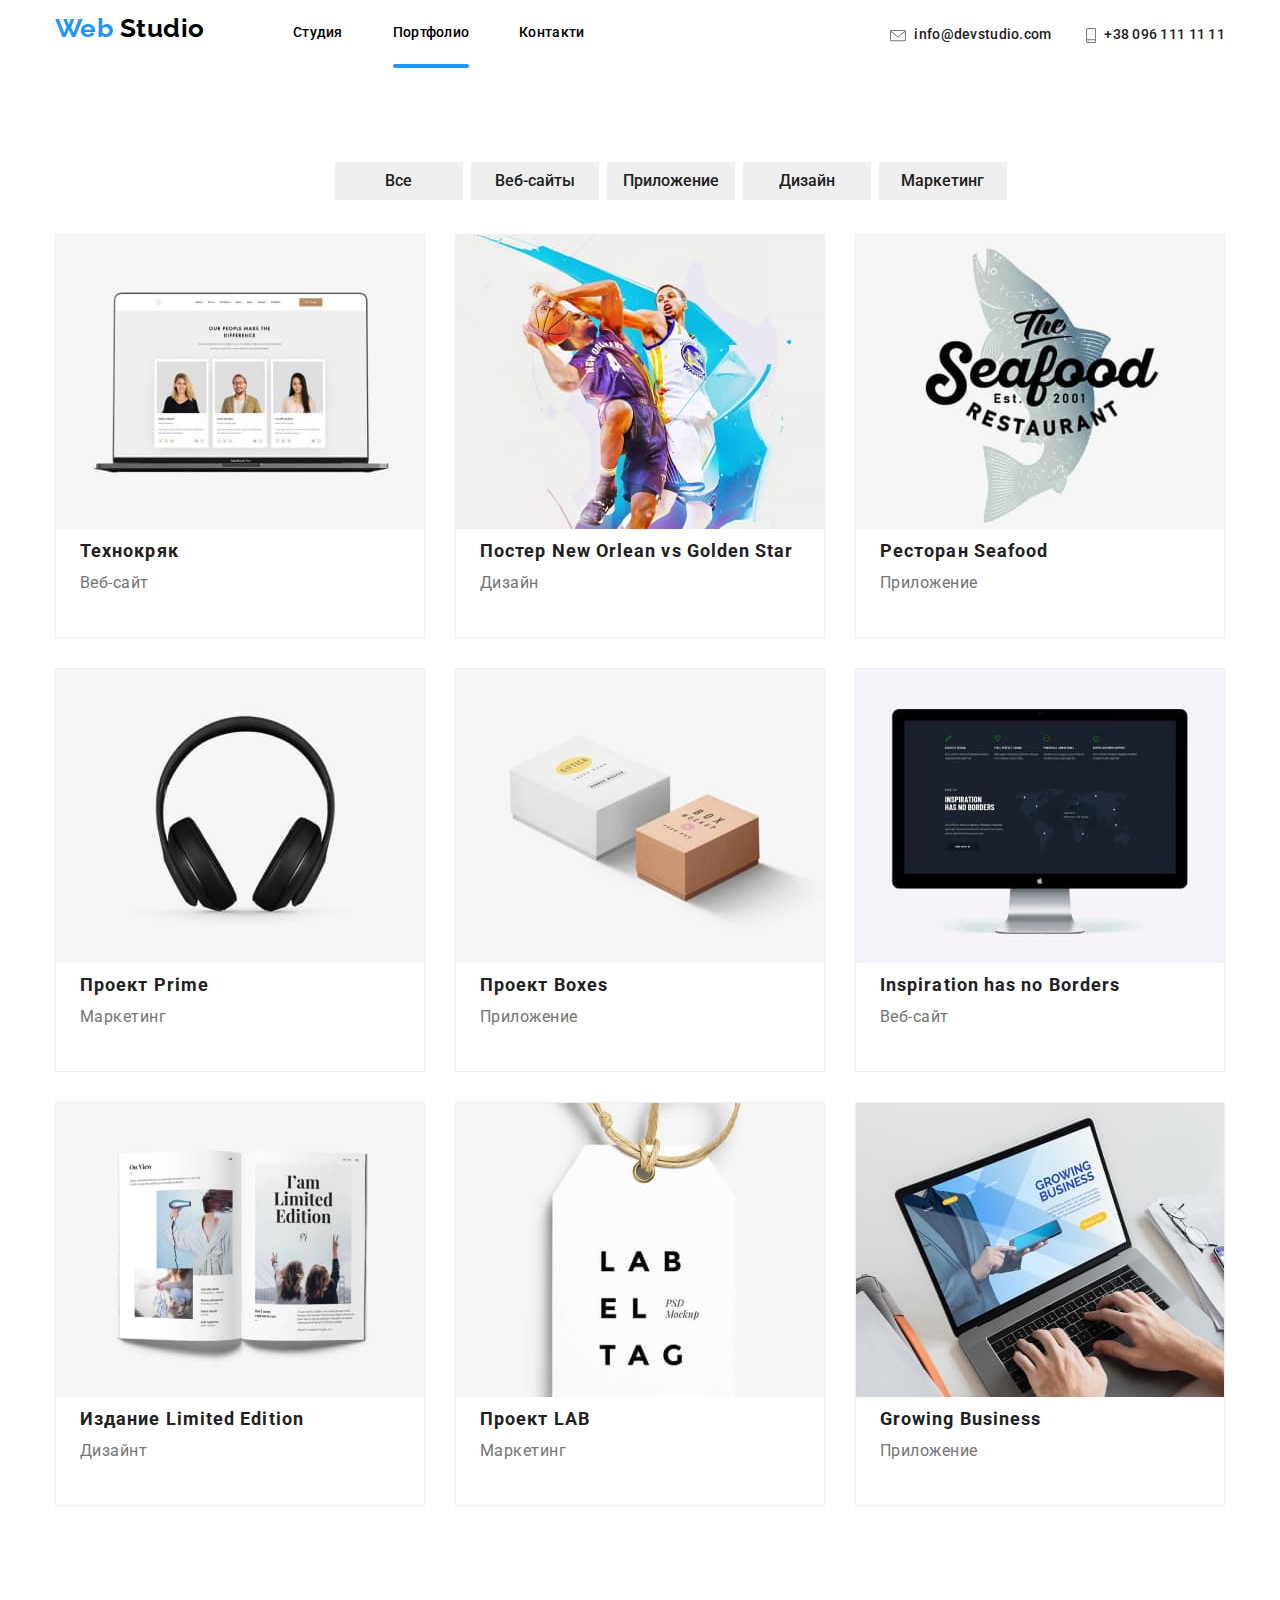
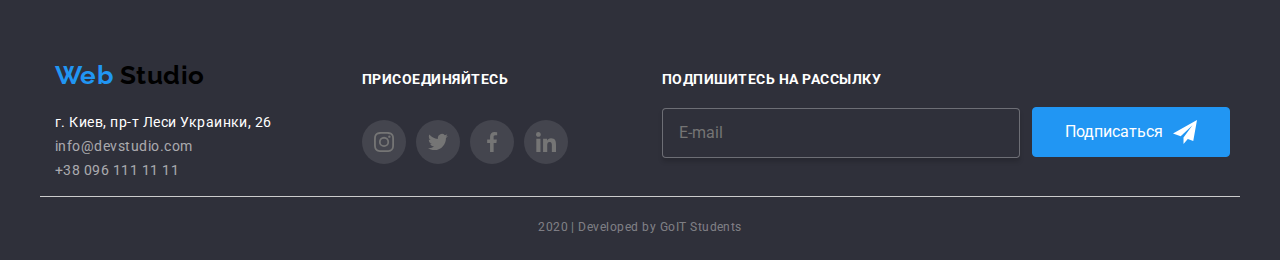
==== portfolio.html @ 444bd727 "work 8 - clon 7" ====
<!DOCTYPE html>
<html lang="en">
<head>
    <meta charset="UTF-8">
    <meta name="viewport" content="width=device-width, initial-scale=1.0">
    <title>Document</title>
    <link href="https://fonts.googleapis.com/css2?family=Raleway:wght@700&family=Roboto:wght@400;500;700;900&display=swap" rel="stylesheet">
    <link rel="stylesheet" href="https://cdnjs.cloudflare.com/ajax/libs/modern-normalize/0.6.0/modern-normalize.min.css">
    <link rel="stylesheet" href="./css/main.min.css">
</head>
<body>
    <header class="container container-header">
        <nav class="container-nav">
            <a href="./index.html" class="logo">
                <span class="logo-blue">Web</span>
                <span class="logo-black">Studio</span>
            </a>
            <ul class="site-nav list">
                <li class="item"><a href="./index.html" class="link current">Студия</a></li>
                <li class="item"><a href="./portfolio.html" class="link current link-current">Портфолио</a></li>
                <li class="item"><a href="" class="link current">Контакти</a></li>
            </ul>
        </nav>
        <address class="contacts">
            <a href="mailto:info@devstudio.com" class="link contact">
                <svg class="icon-mail" width="16" height="12">
                    <use href="./images/sprite.svg#mail"></use>
                </svg>
                info@devstudio.com</a>
            <a href="tel:+38096111111" class="link contact">
                <svg class="icon-tel" width="10" height="15">
                    <use href="./images/sprite.svg#tel"></use>
                </svg>
                +38 096 111 11 11</a>
        </address>
    </header>
    <main>
        <section>
            <div class="container container-work">
                <h1 class="wors">Наши работы</h1>
                <nav class="work-buttons">
                    <ul class="list">
                        <li class="list-item list-button"><button type="button" class="work-button">Все</button></li>
                        <li class="list-item list-button"><button type="button" class="work-button">Веб-сайты</button></li>
                        <li class="list-item list-button"><button type="button" class="work-button">Приложение</button></li>
                        <li class="list-item list-button"><button type="button" class="work-button">Дизайн</button></li>
                        <li class="list-item list-button"><button type="button" class="work-button">Маркетинг</button></li>
                    </ul>
                </nav>
                <ul class="list flex-container">
                    <li class="list-item flex-element">
                        <a href="">
                        <div class="product-foto">
                            <img src="./images/portfolio1.jpg" alt="">
                        </div>
                        <h2 class="work-title">Технокряк</h2>
                        <p class="work-name">Веб-сайт</p>
                        <div class="product-overlay">
                            <p class="text">Технокряк это современная площадка распространения коронавируса. Компании используют эту платформу для цифрового шпионажа и атак на защищённые сервера конкурентов.</p>
                        </div>
                        </a>
                    </li>
                    <li class="list-item flex-element">
                        <a href="">
                            <div class="product-foto">
                                <img src="./images/portfolio2.jpg" alt="">
                            </div>
                        <h2 class="work-title">Постер New Orlean vs Golden Star</h2>
                        <p class="work-name">Дизайн</p>
                        <div class="product-overlay">
                            <p class="text">Технокряк это современная площадка распространения коронавируса. Компании используют эту платформу для цифрового шпионажа и атак на защищённые сервера конкурентов.</p>
                        </div>          
                        </a>
                    </li>
                    <li class="list-item flex-element">
                        <a href="">
                            <div class="product-foto">
                                <img src="./images/portfolio3.jpg" alt="">
                            </div>
                        <h2 class="work-title">Ресторан Seafood</h2>
                        <p class="work-name">Приложение</p>
                        <div class="product-overlay">
                            <p class="text">Технокряк это современная площадка распространения коронавируса. Компании используют эту платформу для цифрового шпионажа и атак на защищённые сервера конкурентов.</p>
                        </div>            
                        </a>
                    </li>
                    <li class="list-item flex-element">
                        <a href="">
                            <div class="product-foto">
                                <img src="./images/portfolio4.jpg" alt="">
                            </div>
                        <h2 class="work-title">Проект Prime</h2>
                        <p class="work-name">Маркетинг</p>
                        <div class="product-overlay">
                            <p class="text">Технокряк это современная площадка распространения коронавируса. Компании используют эту платформу для цифрового шпионажа и атак на защищённые сервера конкурентов.</p>
                        </div>           
                        </a>
                    </li>
                    <li class="list-item flex-element">
                        <a href="">
                            <div class="product-foto">
                                <img src="./images/portfolio5.jpg" alt="">
                            </div>
                        <h2 class="work-title">Проект Boxes</h2>
                        <p class="work-name">Приложение</p>
                        <div class="product-overlay">
                            <p class="text">Технокряк это современная площадка распространения коронавируса. Компании используют эту платформу для цифрового шпионажа и атак на защищённые сервера конкурентов.</p>
                        </div>            
                        </a>
                    </li>
                    <li class="list-item flex-element">
                        <a href="">
                            <div class="product-foto">
                                <img src="./images/portfolio6.jpg" alt="">
                            </div>
                        <h2 class="work-title">Inspiration has no Borders</h2>
                        <p class="work-name">Веб-сайт</p>
                        <div class="product-overlay">
                            <p class="text">Технокряк это современная площадка распространения коронавируса. Компании используют эту платформу для цифрового шпионажа и атак на защищённые сервера конкурентов.</p>
                        </div>              
                        </a>
                    </li>
                    <li class="list-item flex-element">
                        <a href="">
                            <div class="product-foto">
                                <img src="./images/portfolio7.jpg" alt="">
                            </div>
                        <h2 class="work-title">Издание Limited Edition</h2>
                        <p class="work-name">Дизайнт</p>
                        <div class="product-overlay">
                            <p class="text">Технокряк это современная площадка распространения коронавируса. Компании используют эту платформу для цифрового шпионажа и атак на защищённые сервера конкурентов.</p>
                        </div>            
                        </a>
                    </li>
                    <li class="list-item flex-element">
                        <a href="">
                            <div class="product-foto">
                                <img src="./images/portfolio8.jpg" alt="">
                            </div>
                        <h2 class="work-title">Проект LAB</h2>
                        <p class="work-name">Маркетинг</p>
                        <div class="product-overlay">
                            <p class="text">Технокряк это современная площадка распространения коронавируса. Компании используют эту платформу для цифрового шпионажа и атак на защищённые сервера конкурентов.</p>
                        </div>           
                        </a>
                    </li>
                    <li class="list-item flex-element">
                        <a href="">
                            <div class="product-foto">
                                <img src="./images/portfolio9.jpg" alt="">
                            </div>
                        <h2 class="work-title">Growing Business</h2>
                        <p class="work-name">Приложение</p>
                        <div class="product-overlay">
                            <p class="text">Технокряк это современная площадка распространения коронавируса. Компании используют эту платформу для цифрового шпионажа и атак на защищённые сервера конкурентов.</p>
                        </div> 
                        </a>
                    </li>
                </ul>
            </div>
        </section>
    </main>
    <footer class="footer">
        <div class="container page-footer">
            <div class="container-address">
                <a href="./index.html" class="logo logo-footer">
                    <span class="logo-blue">Web</span>
                    <span class="logo-black">Studio</span>
                </a>
                <address>
                    <ul>
                        <li class="lis"><p class="footer-address">г. Киев, пр-т Леси Украинки, 26</p></li>
                        <li class="lis"><a href="mailto:info@devstudio.com" class="footer-contact">info@devstudio.com</a></li>
                        <li class="lis"><a href="tel:+38096111111" class="footer-contact">+38 096 111 11 11</a></li>
                    </ul>
                </address>
            </div>
            <div class="inst">
                <h3 class="footer-title insts">Присоединяйтесь</h3>
                <ul class="site-nav list">
                    <li class="list-icons">
                        <a href="" class="link social-link icons">
                            <svg class="icon" width="20" height="20">
                                <use href="./images/sprite.svg#instagram"></use>
                            </svg>
                        </a>
                    </li>
                    <li class="list-icons">
                        <a href="" class="link social-link icons">
                            <svg class="icon" width="20" height="20">
                                <use href="./images/sprite.svg#twitter"></use>
                            </svg>
                         </a>
                    </li>
                    <li class="list-icons">
                        <a href="" class="link social-link icons">
                            <svg class="icon" width="20" height="20">
                                <use href="./images/sprite.svg#facebook"></use>
                            </svg>
                         </a>
                    </li>
                    <li class="list-icons">
                        <a href="" class="link social-link icons">
                            <svg class="icon" width="20" height="20">
                                <use href="./images/sprite.svg#linkedin"></use>
                            </svg>
                         </a>
                    </li> 
                </ul>   
            </div>
            <form class="forms">
                <div class="forms-mails">
                    <h3 class="footer-title mails">Подпишитесь на рассылку</h3>
                    <input class="forms-input" type="email" name="email" placeholder="E-mail" />
                </div>
                <button type="submit" class="buttons submit">Подписаться
                    <svg class="icon-send" width="24" height="24">
                        <use href="./images/sprite.svg#send"></use>
                    </svg> 
                </button>
            </form>
        </div>
        <p class="avtor">2020 | Developed by GoIT Students</p>
    </footer>
    <script src="./js/modal.js"></script>
</body>
</html>
---- css/main.min.css ----
*{margin:0;padding:0;-webkit-box-sizing:border-box;box-sizing:border-box}body{background-color:#fff;color:#757575;font-family:Roboto;letter-spacing:.03em}.list{display:-webkit-box;display:-ms-flexbox;display:flex;padding-top:0;padding-bottom:0;padding-left:0;padding-right:0;list-style:none}.list-item{-webkit-box-sizing:border-box;box-sizing:border-box;margin-left:30px}.container{width:1200px;padding-left:15px;padding-right:15px}a{text-decoration:none;-webkit-transition:color 250ms,cubic-bezier(0.4, 0, 0.2, 1),fill 250ms,cubic-bezier(0.4, 0, 0.2, 1);transition:color 250ms,cubic-bezier(0.4, 0, 0.2, 1),fill 250ms,cubic-bezier(0.4, 0, 0.2, 1)}a:hover{color:#2196F3}a:hover svg{fill:#2196F3}a:hover .icon{fill:#fff}.container-header{display:-webkit-box;display:-ms-flexbox;display:flex;-webkit-box-align:center;-ms-flex-align:center;align-items:center;margin-left:auto;margin-right:auto}.container-nav{display:-webkit-box;display:-ms-flexbox;display:flex;-webkit-box-align:baseline;-ms-flex-align:baseline;align-items:baseline}.logo{width:153px;margin-right:85px;margin-bottom:25px;color:#000;font-family:Raleway;font-weight:700;font-size:26px;line-height:1.19}.logo-blue{color:#2196F3}.logo-black{color:#000}.site-nav .item{margin-right:50px}.site-nav .item:last-child{margin-right:0}.site-nav .link{display:block;margin-top:32px;margin-bottom:32px;color:#000;font-weight:500;font-size:14px;line-height:1.14px;letter-spacing:.02em;-webkit-transition:color 250ms,cubic-bezier(0.4, 0, 0.2, 1);transition:color 250ms,cubic-bezier(0.4, 0, 0.2, 1)}.site-nav .link:hover,.site-nav .link:focus{color:#2196F3}.current{position:relative}.current::after{content:"";position:absolute;display:block;width:100%;height:4px;left:0;top:32px;border-radius:2px;background-color:#2196F3;-webkit-transition:opacity 250ms,cubic-bezier(0.4, 0, 0.2, 1);transition:opacity 250ms,cubic-bezier(0.4, 0, 0.2, 1);opacity:0}.current:hover::after,.current:focus::after{opacity:1}.link-current:after{content:"";position:absolute;display:block;height:4px;left:0;top:32px;border-bottom:2px solid #2196F3;opacity:1}.contacts{margin-left:auto}.contact{margin-right:30px;margin-top:32px;margin-bottom:32px;color:#212121;font-family:Roboto;font-weight:500;font-size:14px;line-height:1.14;letter-spacing:.02em;font-style:normal;-webkit-transition:color 250ms,cubic-bezier(0.4, 0, 0.2, 1);transition:color 250ms,cubic-bezier(0.4, 0, 0.2, 1)}.contact:last-child{margin-right:0}.contact:hover,.contact:focus{color:#2196F3}.icon-mail,.icon-tel{fill:#757575;margin-right:5px;vertical-align:middle}.section-hero{max-width:1600px;height:600px;display:-webkit-box;display:-ms-flexbox;display:flex;margin-left:auto;margin-right:auto;outline:1px solid black;background-color:#000;background-image:-webkit-gradient(linear, left top, right top, from(rgba(47,48,58,0.8)), to(rgba(47,48,58,0.8))),url("../images/Header.jpg");background-image:linear-gradient(to right, rgba(47,48,58,0.8), rgba(47,48,58,0.8)),url("../images/Header.jpg");background-repeat:no-repeat;background-position:center;background-size:cover}.container-hero{margin:auto;max-width:696px;text-align:center}.hero-title{margin-bottom:30px;color:#fff;font-weight:900;font-size:44px;line-height:1.36;text-align:center;letter-spacing:.06em;text-transform:uppercase}.button{display:inline-block;min-width:200px;height:50px;color:#fff;border:1px solid #2196F3;border-radius:4px;background-color:#2196F3;text-align:center}.button.primary{color:#fff;background:#2196F3}.button.secondary{color:#2196F3;background-color:#fff}.backdrop{position:fixed;width:1800px;height:1024px;left:0;top:0;background:rgba(0,0,0,0.2)}.is-hidden{visibility:hidden;opacity:0;pointer-events:visible}.form{width:528px;height:581px;padding:40px;top:222px;left:690px;background-color:#fff;border-radius:4px;-webkit-box-shadow:0px 2px 1px rgba(0,0,0,0.2),0px 1px 1px rgba(0,0,0,0.14),0px 1px 3px rgba(0,0,0,0.12);box-shadow:0px 2px 1px rgba(0,0,0,0.2),0px 1px 1px rgba(0,0,0,0.14),0px 1px 3px rgba(0,0,0,0.12);position:relative}.close{position:absolute;width:30px;height:30px;top:8px;right:8px;background-color:#fff;border-radius:50%;border:1px solid rgba(33,33,33,0.2);-webkit-transform:translateX(-10%);transform:translateX(-10%);cursor:pointer}.icon-close{position:absolute;top:0;left:5px;-webkit-transform:translateY(30%);transform:translateY(30%)}.close:focus .icon-close{fill:#2196F3}.form-title{margin-bottom:30px;font-style:normal;font-weight:700;font-size:20px;line-height:23px;color:#212121}.form-field{margin-bottom:28px;position:relative}.form-label{position:absolute;top:50%;left:42px;font-size:14px;line-height:16px;letter-spacing:.01em;color:#757575;-webkit-transform:translateY(-50%);transform:translateY(-50%)}.form-input{width:100%;padding:12px 18px;border:1px solid rgba(33,33,33,0.2);-webkit-box-sizing:border-box;box-sizing:border-box;border-radius:4px;cursor:pointer}.form-input:focus+.form-label,.form-input:not(:placeholder-shown)+.form-label{color:#2196F3;-webkit-transform:translateY(-40px);transform:translateY(-40px);margin-left:-30px;-webkit-transition-duration:250ms;transition-duration:250ms}.form-input:placeholder-shown{background-color:#fff}.form-label:focus-within .form-input{outline:none;border-color:#2196F3}.form-icon{position:absolute;top:50%;left:16px;display:inline-block;width:18px;height:18px;-webkit-transform:translateY(-50%);transform:translateY(-50%);background-color:#fff}.form-input:focus ~ .form-icon{fill:#2196F3}.field-textarea{position:relative;margin-bottom:20px}.form-textarea{position:absolute;top:20%;left:16px;font-size:14px;line-height:16px;letter-spacing:.01em;color:#757575;-webkit-transform:translateY(-50%);transform:translateY(-50%);-webkit-transition:cubic-bezier(0.4, 0, 0.2, 1),-webkit-transform 250ms;transition:cubic-bezier(0.4, 0, 0.2, 1),-webkit-transform 250ms;transition:transform 250ms,cubic-bezier(0.4, 0, 0.2, 1);transition:transform 250ms,cubic-bezier(0.4, 0, 0.2, 1),-webkit-transform 250ms}.comment{width:448px;height:120px;padding:12px 16px;border:1px solid rgba(33,33,33,0.2);-webkit-box-sizing:border-box;box-sizing:border-box;border-radius:4px;cursor:pointer}.comment:focus+.form-textarea,.comment:not(:placeholder-shown)+.form-textarea{color:var(--accent-color);-webkit-transform:translateY(-45px);transform:translateY(-45px);margin-left:0;-webkit-transition-duration:250ms;transition-duration:250ms}.comment:placeholder-shown{background-color:#fff}.form-textarea:focus-within .comment{border-color:#2196F3;outline:none}.textarea{resize:none}.label{display:-webkit-box;display:-ms-flexbox;display:flex}.checkbox-box{position:relative}.checkbox-text{font-size:14px;line-height:24px;margin-left:8px;margin-left:25px}.checkbox{position:absolute;width:1px;height:1px;margin:-1px;border:0;padding:0;clip:rect(0 0 0 0);overflow:hidden}.icon-box{position:absolute;display:inline-block;width:16px;height:15px;top:5px;left:0;border:2px solid #2196F3;border-radius:2px;-webkit-box-align:center;-ms-flex-align:center;align-items:center}.checkbox:checked+.icon-box{border-color:#2196F3;background-color:#2196F3;background-image:url(../images/iconcheck.svg);background-size:contain;background-origin:border-box}.doc{color:#2196F3;-webkit-text-decoration-line:underline;text-decoration-line:underline}.form-button{margin-left:125px;margin-top:30px;cursor:pointer}.container-mesedg{display:-webkit-box;display:-ms-flexbox;display:flex;margin-left:auto;margin-right:auto;text-align:center;-webkit-box-pack:justify;-ms-flex-pack:justify;justify-content:space-between;padding-top:94px;padding-bottom:94px}.mesedg{width:calc((100% - 30px * 3) / 4);margin-right:30px;margin-left:0;-webkit-box-pack:center;-ms-flex-pack:center;justify-content:center;-webkit-box-align:center;-ms-flex-align:center;align-items:center}.mesedg:last-child{margin-right:0}.icon-mesedg{width:270px;height:120px;background:#F5F4FA;border-radius:4px;padding-top:25px;padding-bottom:25px}.section-title{width:270px;text-align:left;margin-bottom:10px;color:#212121;font-weight:700;font-size:14px;line-height:1.14;text-transform:uppercase}.section-text{width:270px;text-align:left;color:#757575;font-weight:400;font-size:14px;line-height:1.71}.container-robota{margin-left:auto;margin-right:auto;text-align:center;padding-top:94px;padding-bottom:94px}.section-titles{margin-bottom:50px;color:#212121;font-weight:700;font-size:36px;line-height:1.17;text-align:center}.program{width:calc((100% - 30px * 2) / 3);margin-right:30px;margin-left:0;position:relative}.foto-program{width:370px;height:294px}.program-cod{position:absolute;top:294px;left:0;width:370px;height:70px;background-color:rgba(47,48,58,0.8);-webkit-transform:translateY(-100%);transform:translateY(-100%)}.section-cod{display:-webkit-box;display:-ms-flexbox;display:flex;margin-top:27px;margin-bottom:27px;color:#fff;font-weight:700;font-size:14px;line-height:16px;text-align:center;text-transform:uppercase;-webkit-box-pack:center;-ms-flex-pack:center;justify-content:center;-webkit-box-align:center;-ms-flex-align:center;align-items:center}.container-comanda{margin-left:auto;margin-right:auto;text-align:center;padding-top:94px;padding-bottom:94px}.comanda{width:264px}.fotos{width:calc((100% - 30px * 3) / 4);margin-right:30px;margin-left:0;-webkit-box-shadow:0px 2px 1px rgba(0,0,0,0.2),0px 1px 1px rgba(0,0,0,0.14),0px 1px 3px rgba(0,0,0,0.12);box-shadow:0px 2px 1px rgba(0,0,0,0.2),0px 1px 1px rgba(0,0,0,0.14),0px 1px 3px rgba(0,0,0,0.12)}.fotos:last-child{margin-right:0}.foto-name{width:270px;height:260px;margin-bottom:30px}.section-name{margin-bottom:10px;margin-right:auto;margin-left:auto;color:#212121;font-weight:500;font-size:16px;line-height:1.19;text-align:center}.section-tex{margin-bottom:16px;margin-left:auto;margin-right:auto;color:#757575;font-weight:400;font-size:14px;line-height:1.71;text-align:center}.list-name{width:206px;margin-bottom:24px;margin-left:32px}.social-link{display:-webkit-inline-box;display:-ms-inline-flexbox;display:inline-flex;width:44px;height:44px;border-radius:50%;background-color:#fff;-webkit-box-align:center;-ms-flex-align:center;align-items:center;padding-top:12px;-webkit-transition:background-color 250ms cubic-bezier(0.4, 0, 0.2, 1);transition:background-color 250ms cubic-bezier(0.4, 0, 0.2, 1)}.social-link:hover{background-color:#2196F3}.icon{fill:#757575}.container-client{margin-left:auto;margin-right:auto;text-align:center;padding-top:94px;padding-bottom:94px}.clients{display:-webkit-box;display:-ms-flexbox;display:flex;margin-left:auto;margin-right:auto}.client{width:170px;margin-right:30px;margin-left:0}.box-icon{display:-webkit-box;display:-ms-flexbox;display:flex;height:90px;border:0.1px solid #AFB1B8;border-radius:5%;-webkit-box-align:center;-ms-flex-align:center;align-items:center;padding-left:60px;-webkit-transition:border 250ms,cubic-bezier(0.4, 0, 0.2, 1);transition:border 250ms,cubic-bezier(0.4, 0, 0.2, 1)}.box-icon:hover{border:0.1px solid #2196F3;border-radius:5%}.icon-logo{fill:#757575}.footer{color:#fff;background-color:#2F303A}.page-footer{display:-webkit-box;display:-ms-flexbox;display:flex;-webkit-box-pack:justify;-ms-flex-pack:justify;justify-content:space-between;-webkit-box-align:baseline;-ms-flex-align:baseline;align-items:baseline;border-bottom:1px solid #ccc;margin-left:auto;margin-right:auto}.logo-footer{display:block;width:153px;margin-bottom:20px}.lis{list-style:none}.footer-address{width:231px;color:#fff;font-weight:400;font-size:14px;line-height:1.71;font-style:normal}.footer-contact{width:231px;color:rgba(255,255,255,0.6);font-weight:400;font-size:14px;line-height:1.71;font-style:normal}.inst{display:block;width:206px;margin-left:69px;margin-top:72px}.footer-title{color:#fff;font-weight:700;font-size:14px;line-height:1.14;text-transform:uppercase}.insts{width:145px}.list-icons{margin-right:10px}.icons{background:rgba(255,255,255,0.1);padding-left:12px}.forms{display:-webkit-box;display:-ms-flexbox;display:flex;width:570px;height:86px;margin-left:94px}.forms-mails{display:block}.forms-input{width:358px;height:50px;padding:15px 16px;border:1px solid rgba(255,255,255,0.3);-webkit-box-sizing:border-box;box-sizing:border-box;-webkit-box-shadow:0px 4px 4px rgba(0,0,0,0.15);box-shadow:0px 4px 4px rgba(0,0,0,0.15);border-radius:4px;background-color:#2F303A}.mails{margin-bottom:20px;padding-left:0}.submit{margin-top:35px}.buttons{display:-webkit-inline-box;display:-ms-inline-flexbox;display:inline-flex;border-radius:4px;padding:10px 32px;max-width:200px;height:50px;margin-left:12px;color:#fff;border:1px solid #2196F3;background-color:#2196F3;text-align:center;-webkit-box-align:center;-ms-flex-align:center;align-items:center;cursor:pointer}.icon-send{fill:#fff;margin-left:10px}.avtor{display:block;width:310px;padding-top:18px;padding-bottom:21px;margin:auto;color:rgba(255,255,255,0.4);font-size:12px;line-height:2;text-align:center}.container-work{margin-left:auto;margin-right:auto;text-align:center;padding-top:93px;padding-bottom:94px}.wors{display:none}.work-buttons{width:611px;margin-bottom:34px;margin-left:auto;margin-right:auto}.list-button{margin-right:8px;margin-left:0}.work-button{min-width:128px;height:38px;color:#212121;font-weight:500;font-size:16px;line-height:1.62;text-align:center;border:none;cursor:pointer;-webkit-transition:background-color 250ms cubic-bezier(0.4, 0, 0.2, 1) color 250ms cubic-bezier(0.4, 0, 0.2, 1);transition:background-color 250ms cubic-bezier(0.4, 0, 0.2, 1) color 250ms cubic-bezier(0.4, 0, 0.2, 1)}.work-button:hover,.work-button:focus{color:#fff;background-color:#2196F3}.flex-container{display:-webkit-box;display:-ms-flexbox;display:flex;-ms-flex-wrap:wrap;flex-wrap:wrap;margin:-15px}.flex-element{width:370px;height:404px;margin:15px;border:1px solid #eee;overflow:hidden;position:relative}.product-foto{background-color:rgba(255,255,255,0.4);overflow:hidden;position:relative}.product-foto::before{display:inline-block;content:"";position:absolute;top:0;left:0;width:100%;height:100%;background-color:rgba(33,150,243,0.9);-webkit-transform:translateY(100%);transform:translateY(100%);-webkit-transition:-webkit-transform 250ms cubic-bezier(0.4, 0, 0.2, 1);transition:-webkit-transform 250ms cubic-bezier(0.4, 0, 0.2, 1);transition:transform 250ms cubic-bezier(0.4, 0, 0.2, 1);transition:transform 250ms cubic-bezier(0.4, 0, 0.2, 1), -webkit-transform 250ms cubic-bezier(0.4, 0, 0.2, 1);opacity:0}.flex-element:hover .product-foto::before{-webkit-transform:translateY(0);transform:translateY(0);opacity:1}.product-overlay{position:absolute;padding-top:63px;left:0;top:0;width:100%;height:100%;-webkit-transform:translateY(100%);transform:translateY(100%);-webkit-transition:-webkit-transform 250ms cubic-bezier(0.4, 0, 0.2, 1);transition:-webkit-transform 250ms cubic-bezier(0.4, 0, 0.2, 1);transition:transform 250ms cubic-bezier(0.4, 0, 0.2, 1);transition:transform 250ms cubic-bezier(0.4, 0, 0.2, 1), -webkit-transform 250ms cubic-bezier(0.4, 0, 0.2, 1);opacity:0}.flex-element:hover .product-overlay{-webkit-transform:translateY(0);transform:translateY(0);opacity:1;-webkit-box-shadow:1px 4px 6px rgba(0,0,0,0.16),0px 4px 4px rgba(0,0,0,0.06),0px 1px 1px rgba(0,0,0,0.12);box-shadow:1px 4px 6px rgba(0,0,0,0.16),0px 4px 4px rgba(0,0,0,0.06),0px 1px 1px rgba(0,0,0,0.12)}.work-title{width:322px;margin-top:0;margin-bottom:4px;margin-right:24px;margin-left:24px;color:#212121;font-weight:700;font-size:18px;line-height:2.0;letter-spacing:.06em;text-align:left}.work-name{width:322px;margin-top:0;margin-bottom:20px;margin-right:24px;margin-left:24px;color:#757575;font-weight:400;font-size:16px;line-height:1.187;text-align:left}.text{width:332px;margin-top:auto;margin-bottom:auto;margin-right:24px;margin-left:24px;color:#fff;font-weight:400;font-size:18px;line-height:1.56;text-align:left}
/*# sourceMappingURL=main.min.css.map */
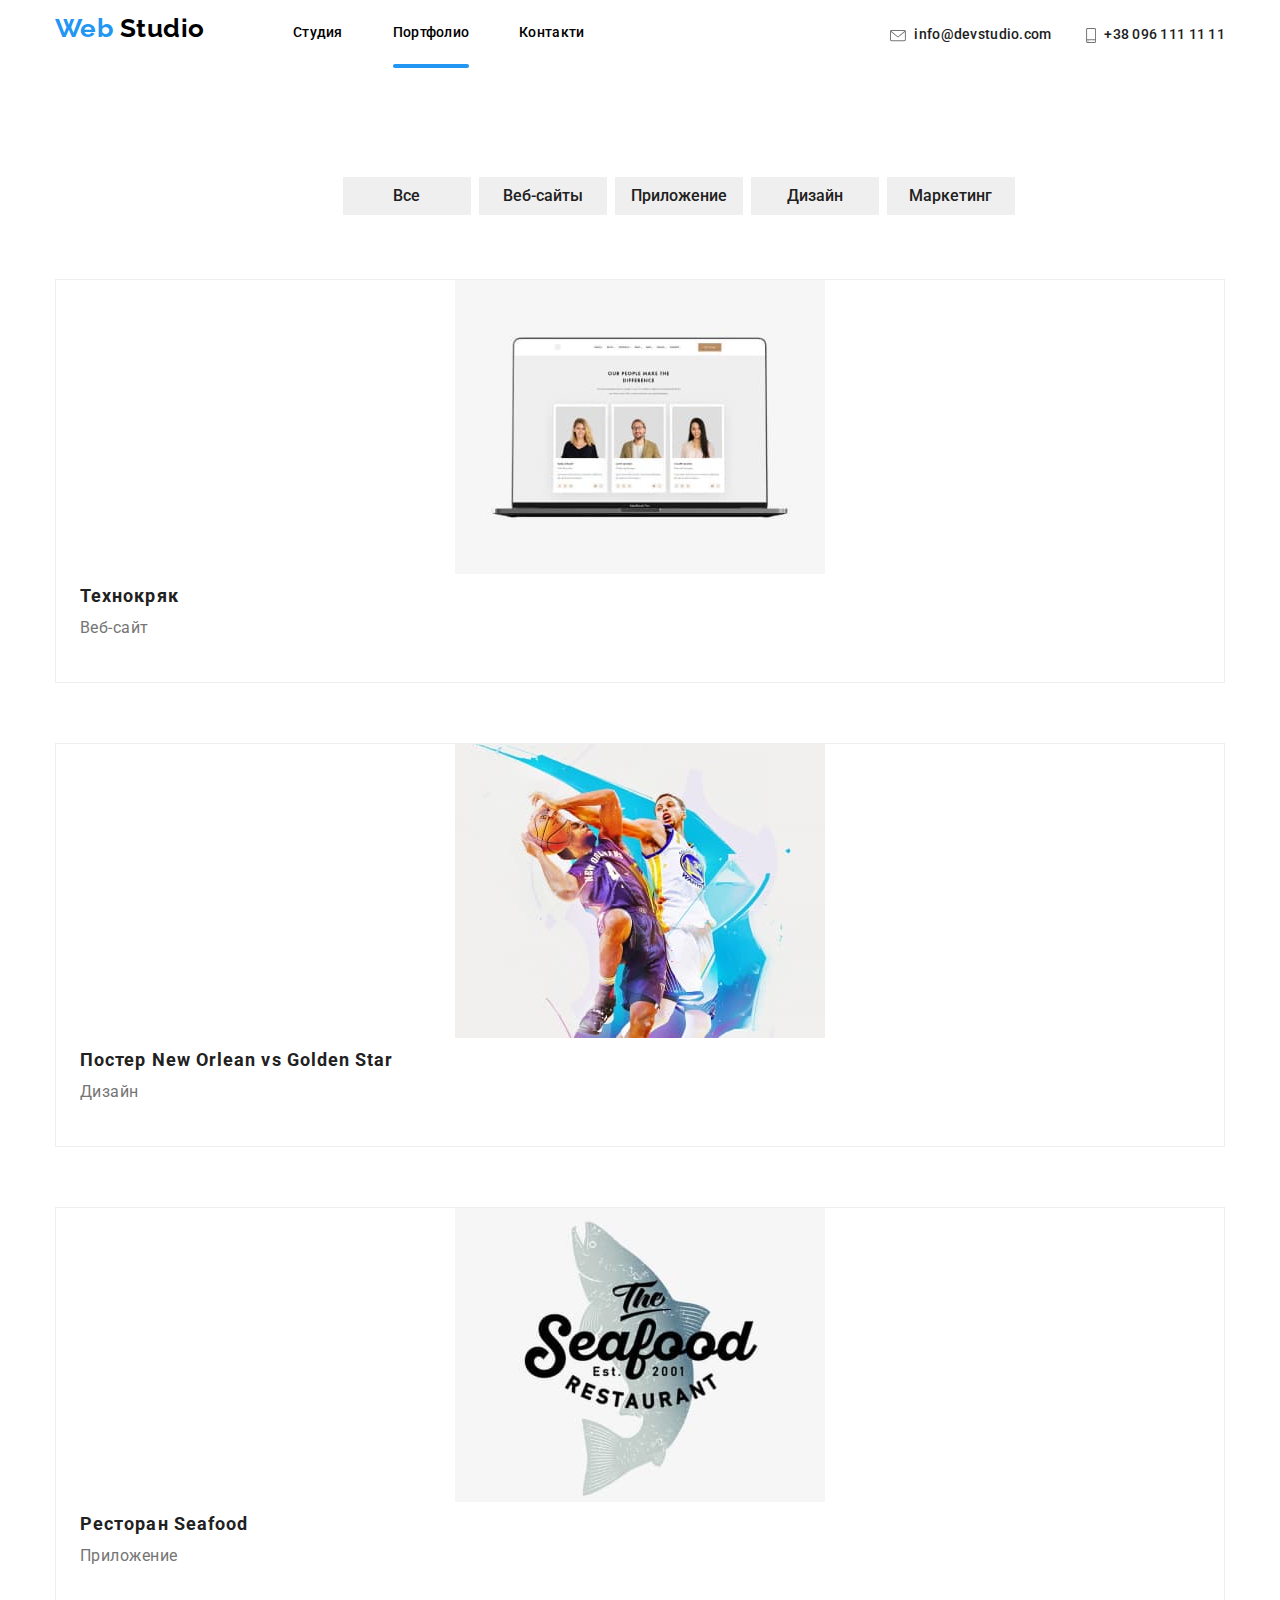
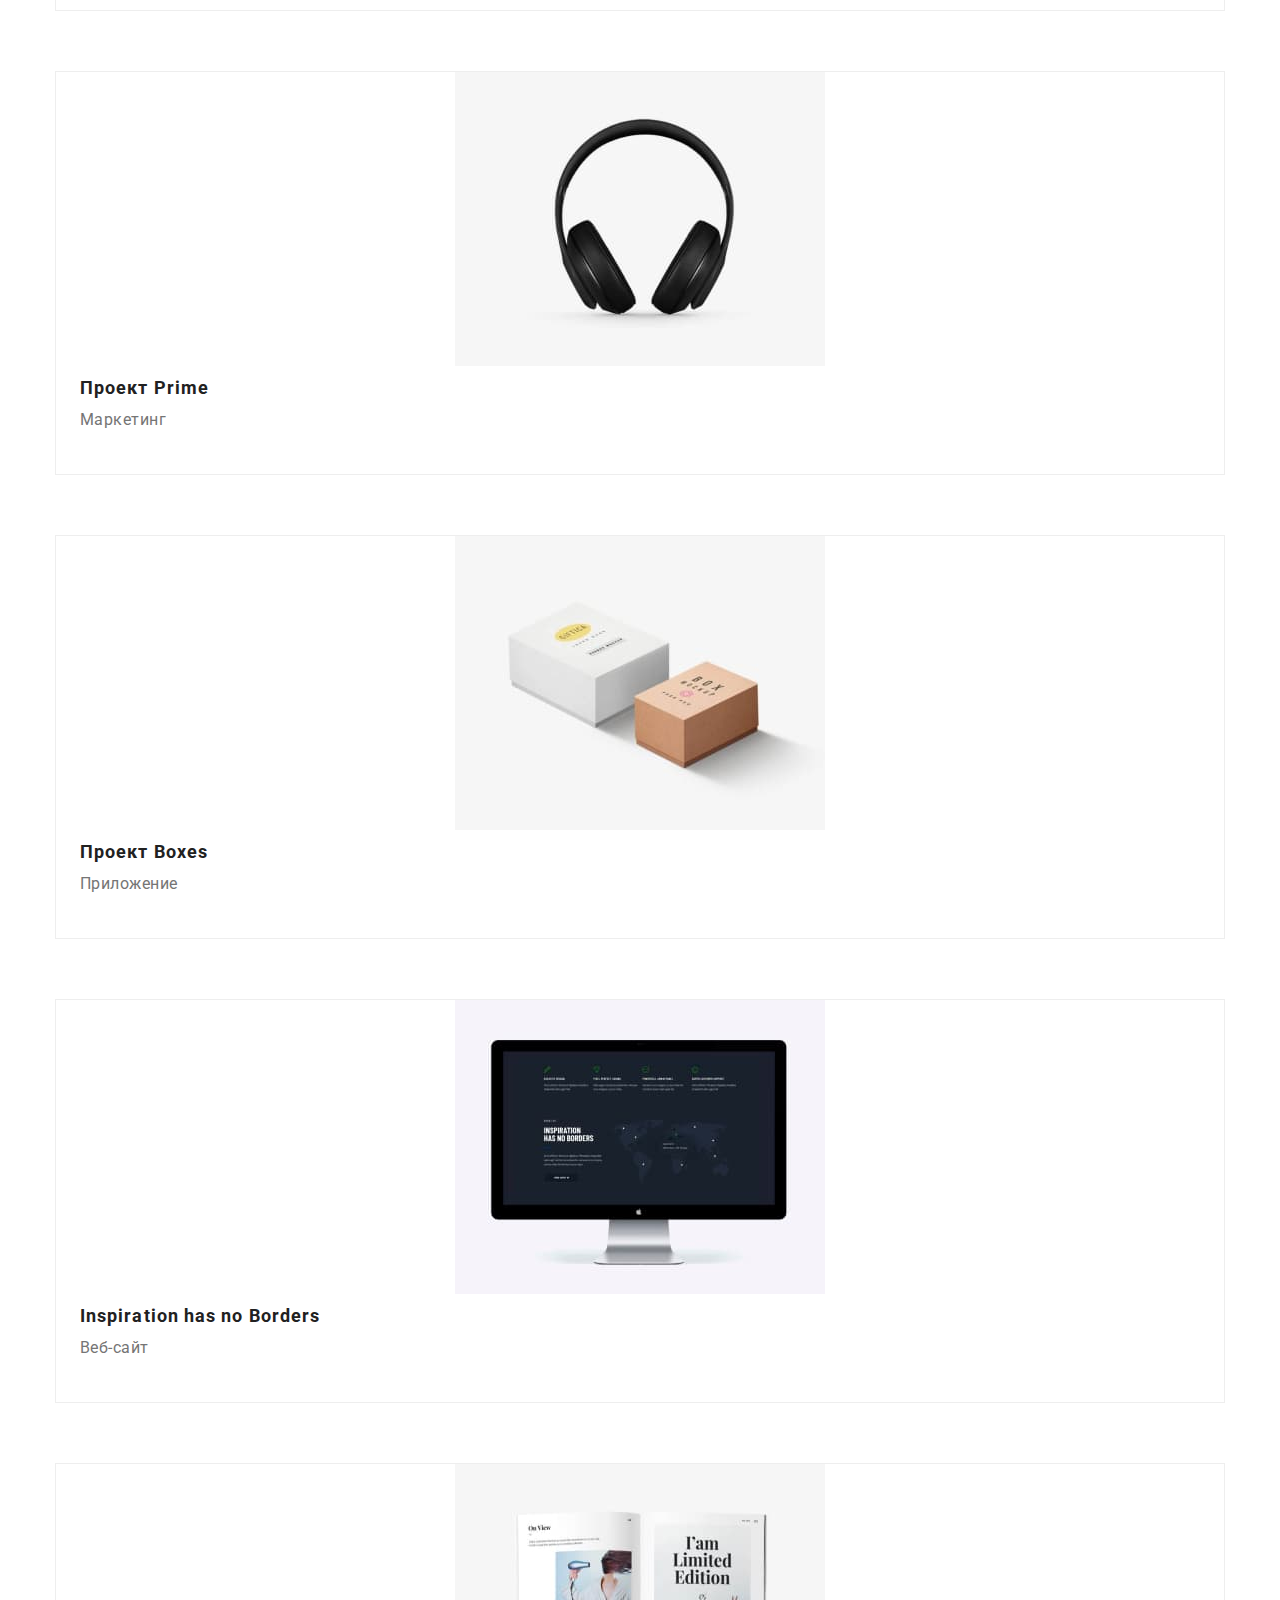
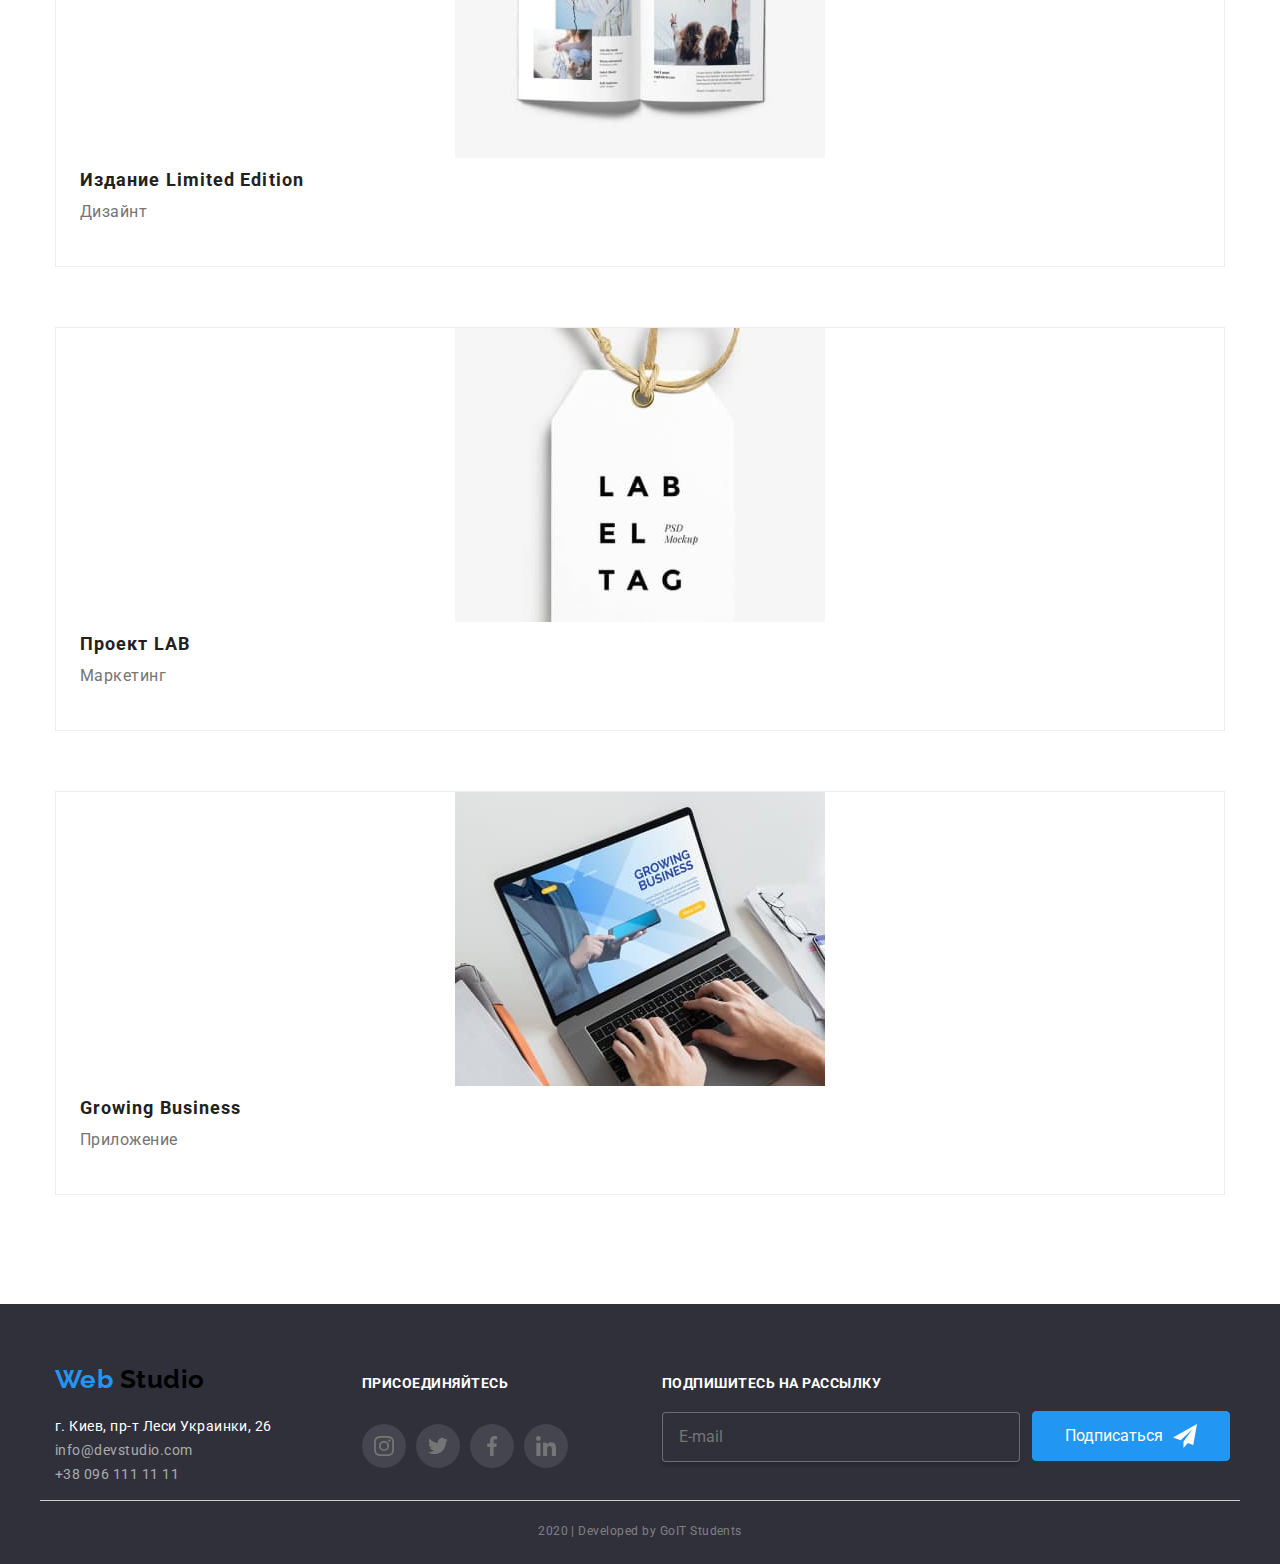
==== commit a17f72fb: "work 8 - normal 2" ====
--- a/portfolio.html
+++ b/portfolio.html
@@ -39,7 +39,7 @@
             <div class="container container-work">
                 <h1 class="wors">Наши работы</h1>
                 <nav class="work-buttons">
-                    <ul class="list">
+                    <ul class="list list-work">
                         <li class="list-item list-button"><button type="button" class="work-button">Все</button></li>
                         <li class="list-item list-button"><button type="button" class="work-button">Веб-сайты</button></li>
                         <li class="list-item list-button"><button type="button" class="work-button">Приложение</button></li>
--- a/css/main.min.css
+++ b/css/main.min.css
@@ -1,2 +1,2 @@
-*{margin:0;padding:0;-webkit-box-sizing:border-box;box-sizing:border-box}body{background-color:#fff;color:#757575;font-family:Roboto;letter-spacing:.03em}.list{display:-webkit-box;display:-ms-flexbox;display:flex;padding-top:0;padding-bottom:0;padding-left:0;padding-right:0;list-style:none}.list-item{-webkit-box-sizing:border-box;box-sizing:border-box;margin-left:30px}.container{width:1200px;padding-left:15px;padding-right:15px}a{text-decoration:none;-webkit-transition:color 250ms,cubic-bezier(0.4, 0, 0.2, 1),fill 250ms,cubic-bezier(0.4, 0, 0.2, 1);transition:color 250ms,cubic-bezier(0.4, 0, 0.2, 1),fill 250ms,cubic-bezier(0.4, 0, 0.2, 1)}a:hover{color:#2196F3}a:hover svg{fill:#2196F3}a:hover .icon{fill:#fff}.container-header{display:-webkit-box;display:-ms-flexbox;display:flex;-webkit-box-align:center;-ms-flex-align:center;align-items:center;margin-left:auto;margin-right:auto}.container-nav{display:-webkit-box;display:-ms-flexbox;display:flex;-webkit-box-align:baseline;-ms-flex-align:baseline;align-items:baseline}.logo{width:153px;margin-right:85px;margin-bottom:25px;color:#000;font-family:Raleway;font-weight:700;font-size:26px;line-height:1.19}.logo-blue{color:#2196F3}.logo-black{color:#000}.site-nav .item{margin-right:50px}.site-nav .item:last-child{margin-right:0}.site-nav .link{display:block;margin-top:32px;margin-bottom:32px;color:#000;font-weight:500;font-size:14px;line-height:1.14px;letter-spacing:.02em;-webkit-transition:color 250ms,cubic-bezier(0.4, 0, 0.2, 1);transition:color 250ms,cubic-bezier(0.4, 0, 0.2, 1)}.site-nav .link:hover,.site-nav .link:focus{color:#2196F3}.current{position:relative}.current::after{content:"";position:absolute;display:block;width:100%;height:4px;left:0;top:32px;border-radius:2px;background-color:#2196F3;-webkit-transition:opacity 250ms,cubic-bezier(0.4, 0, 0.2, 1);transition:opacity 250ms,cubic-bezier(0.4, 0, 0.2, 1);opacity:0}.current:hover::after,.current:focus::after{opacity:1}.link-current:after{content:"";position:absolute;display:block;height:4px;left:0;top:32px;border-bottom:2px solid #2196F3;opacity:1}.contacts{margin-left:auto}.contact{margin-right:30px;margin-top:32px;margin-bottom:32px;color:#212121;font-family:Roboto;font-weight:500;font-size:14px;line-height:1.14;letter-spacing:.02em;font-style:normal;-webkit-transition:color 250ms,cubic-bezier(0.4, 0, 0.2, 1);transition:color 250ms,cubic-bezier(0.4, 0, 0.2, 1)}.contact:last-child{margin-right:0}.contact:hover,.contact:focus{color:#2196F3}.icon-mail,.icon-tel{fill:#757575;margin-right:5px;vertical-align:middle}.section-hero{max-width:1600px;height:600px;display:-webkit-box;display:-ms-flexbox;display:flex;margin-left:auto;margin-right:auto;outline:1px solid black;background-color:#000;background-image:-webkit-gradient(linear, left top, right top, from(rgba(47,48,58,0.8)), to(rgba(47,48,58,0.8))),url("../images/Header.jpg");background-image:linear-gradient(to right, rgba(47,48,58,0.8), rgba(47,48,58,0.8)),url("../images/Header.jpg");background-repeat:no-repeat;background-position:center;background-size:cover}.container-hero{margin:auto;max-width:696px;text-align:center}.hero-title{margin-bottom:30px;color:#fff;font-weight:900;font-size:44px;line-height:1.36;text-align:center;letter-spacing:.06em;text-transform:uppercase}.button{display:inline-block;min-width:200px;height:50px;color:#fff;border:1px solid #2196F3;border-radius:4px;background-color:#2196F3;text-align:center}.button.primary{color:#fff;background:#2196F3}.button.secondary{color:#2196F3;background-color:#fff}.backdrop{position:fixed;width:1800px;height:1024px;left:0;top:0;background:rgba(0,0,0,0.2)}.is-hidden{visibility:hidden;opacity:0;pointer-events:visible}.form{width:528px;height:581px;padding:40px;top:222px;left:690px;background-color:#fff;border-radius:4px;-webkit-box-shadow:0px 2px 1px rgba(0,0,0,0.2),0px 1px 1px rgba(0,0,0,0.14),0px 1px 3px rgba(0,0,0,0.12);box-shadow:0px 2px 1px rgba(0,0,0,0.2),0px 1px 1px rgba(0,0,0,0.14),0px 1px 3px rgba(0,0,0,0.12);position:relative}.close{position:absolute;width:30px;height:30px;top:8px;right:8px;background-color:#fff;border-radius:50%;border:1px solid rgba(33,33,33,0.2);-webkit-transform:translateX(-10%);transform:translateX(-10%);cursor:pointer}.icon-close{position:absolute;top:0;left:5px;-webkit-transform:translateY(30%);transform:translateY(30%)}.close:focus .icon-close{fill:#2196F3}.form-title{margin-bottom:30px;font-style:normal;font-weight:700;font-size:20px;line-height:23px;color:#212121}.form-field{margin-bottom:28px;position:relative}.form-label{position:absolute;top:50%;left:42px;font-size:14px;line-height:16px;letter-spacing:.01em;color:#757575;-webkit-transform:translateY(-50%);transform:translateY(-50%)}.form-input{width:100%;padding:12px 18px;border:1px solid rgba(33,33,33,0.2);-webkit-box-sizing:border-box;box-sizing:border-box;border-radius:4px;cursor:pointer}.form-input:focus+.form-label,.form-input:not(:placeholder-shown)+.form-label{color:#2196F3;-webkit-transform:translateY(-40px);transform:translateY(-40px);margin-left:-30px;-webkit-transition-duration:250ms;transition-duration:250ms}.form-input:placeholder-shown{background-color:#fff}.form-label:focus-within .form-input{outline:none;border-color:#2196F3}.form-icon{position:absolute;top:50%;left:16px;display:inline-block;width:18px;height:18px;-webkit-transform:translateY(-50%);transform:translateY(-50%);background-color:#fff}.form-input:focus ~ .form-icon{fill:#2196F3}.field-textarea{position:relative;margin-bottom:20px}.form-textarea{position:absolute;top:20%;left:16px;font-size:14px;line-height:16px;letter-spacing:.01em;color:#757575;-webkit-transform:translateY(-50%);transform:translateY(-50%);-webkit-transition:cubic-bezier(0.4, 0, 0.2, 1),-webkit-transform 250ms;transition:cubic-bezier(0.4, 0, 0.2, 1),-webkit-transform 250ms;transition:transform 250ms,cubic-bezier(0.4, 0, 0.2, 1);transition:transform 250ms,cubic-bezier(0.4, 0, 0.2, 1),-webkit-transform 250ms}.comment{width:448px;height:120px;padding:12px 16px;border:1px solid rgba(33,33,33,0.2);-webkit-box-sizing:border-box;box-sizing:border-box;border-radius:4px;cursor:pointer}.comment:focus+.form-textarea,.comment:not(:placeholder-shown)+.form-textarea{color:var(--accent-color);-webkit-transform:translateY(-45px);transform:translateY(-45px);margin-left:0;-webkit-transition-duration:250ms;transition-duration:250ms}.comment:placeholder-shown{background-color:#fff}.form-textarea:focus-within .comment{border-color:#2196F3;outline:none}.textarea{resize:none}.label{display:-webkit-box;display:-ms-flexbox;display:flex}.checkbox-box{position:relative}.checkbox-text{font-size:14px;line-height:24px;margin-left:8px;margin-left:25px}.checkbox{position:absolute;width:1px;height:1px;margin:-1px;border:0;padding:0;clip:rect(0 0 0 0);overflow:hidden}.icon-box{position:absolute;display:inline-block;width:16px;height:15px;top:5px;left:0;border:2px solid #2196F3;border-radius:2px;-webkit-box-align:center;-ms-flex-align:center;align-items:center}.checkbox:checked+.icon-box{border-color:#2196F3;background-color:#2196F3;background-image:url(../images/iconcheck.svg);background-size:contain;background-origin:border-box}.doc{color:#2196F3;-webkit-text-decoration-line:underline;text-decoration-line:underline}.form-button{margin-left:125px;margin-top:30px;cursor:pointer}.container-mesedg{display:-webkit-box;display:-ms-flexbox;display:flex;margin-left:auto;margin-right:auto;text-align:center;-webkit-box-pack:justify;-ms-flex-pack:justify;justify-content:space-between;padding-top:94px;padding-bottom:94px}.mesedg{width:calc((100% - 30px * 3) / 4);margin-right:30px;margin-left:0;-webkit-box-pack:center;-ms-flex-pack:center;justify-content:center;-webkit-box-align:center;-ms-flex-align:center;align-items:center}.mesedg:last-child{margin-right:0}.icon-mesedg{width:270px;height:120px;background:#F5F4FA;border-radius:4px;padding-top:25px;padding-bottom:25px}.section-title{width:270px;text-align:left;margin-bottom:10px;color:#212121;font-weight:700;font-size:14px;line-height:1.14;text-transform:uppercase}.section-text{width:270px;text-align:left;color:#757575;font-weight:400;font-size:14px;line-height:1.71}.container-robota{margin-left:auto;margin-right:auto;text-align:center;padding-top:94px;padding-bottom:94px}.section-titles{margin-bottom:50px;color:#212121;font-weight:700;font-size:36px;line-height:1.17;text-align:center}.program{width:calc((100% - 30px * 2) / 3);margin-right:30px;margin-left:0;position:relative}.foto-program{width:370px;height:294px}.program-cod{position:absolute;top:294px;left:0;width:370px;height:70px;background-color:rgba(47,48,58,0.8);-webkit-transform:translateY(-100%);transform:translateY(-100%)}.section-cod{display:-webkit-box;display:-ms-flexbox;display:flex;margin-top:27px;margin-bottom:27px;color:#fff;font-weight:700;font-size:14px;line-height:16px;text-align:center;text-transform:uppercase;-webkit-box-pack:center;-ms-flex-pack:center;justify-content:center;-webkit-box-align:center;-ms-flex-align:center;align-items:center}.container-comanda{margin-left:auto;margin-right:auto;text-align:center;padding-top:94px;padding-bottom:94px}.comanda{width:264px}.fotos{width:calc((100% - 30px * 3) / 4);margin-right:30px;margin-left:0;-webkit-box-shadow:0px 2px 1px rgba(0,0,0,0.2),0px 1px 1px rgba(0,0,0,0.14),0px 1px 3px rgba(0,0,0,0.12);box-shadow:0px 2px 1px rgba(0,0,0,0.2),0px 1px 1px rgba(0,0,0,0.14),0px 1px 3px rgba(0,0,0,0.12)}.fotos:last-child{margin-right:0}.foto-name{width:270px;height:260px;margin-bottom:30px}.section-name{margin-bottom:10px;margin-right:auto;margin-left:auto;color:#212121;font-weight:500;font-size:16px;line-height:1.19;text-align:center}.section-tex{margin-bottom:16px;margin-left:auto;margin-right:auto;color:#757575;font-weight:400;font-size:14px;line-height:1.71;text-align:center}.list-name{width:206px;margin-bottom:24px;margin-left:32px}.social-link{display:-webkit-inline-box;display:-ms-inline-flexbox;display:inline-flex;width:44px;height:44px;border-radius:50%;background-color:#fff;-webkit-box-align:center;-ms-flex-align:center;align-items:center;padding-top:12px;-webkit-transition:background-color 250ms cubic-bezier(0.4, 0, 0.2, 1);transition:background-color 250ms cubic-bezier(0.4, 0, 0.2, 1)}.social-link:hover{background-color:#2196F3}.icon{fill:#757575}.container-client{margin-left:auto;margin-right:auto;text-align:center;padding-top:94px;padding-bottom:94px}.clients{display:-webkit-box;display:-ms-flexbox;display:flex;margin-left:auto;margin-right:auto}.client{width:170px;margin-right:30px;margin-left:0}.box-icon{display:-webkit-box;display:-ms-flexbox;display:flex;height:90px;border:0.1px solid #AFB1B8;border-radius:5%;-webkit-box-align:center;-ms-flex-align:center;align-items:center;padding-left:60px;-webkit-transition:border 250ms,cubic-bezier(0.4, 0, 0.2, 1);transition:border 250ms,cubic-bezier(0.4, 0, 0.2, 1)}.box-icon:hover{border:0.1px solid #2196F3;border-radius:5%}.icon-logo{fill:#757575}.footer{color:#fff;background-color:#2F303A}.page-footer{display:-webkit-box;display:-ms-flexbox;display:flex;-webkit-box-pack:justify;-ms-flex-pack:justify;justify-content:space-between;-webkit-box-align:baseline;-ms-flex-align:baseline;align-items:baseline;border-bottom:1px solid #ccc;margin-left:auto;margin-right:auto}.logo-footer{display:block;width:153px;margin-bottom:20px}.lis{list-style:none}.footer-address{width:231px;color:#fff;font-weight:400;font-size:14px;line-height:1.71;font-style:normal}.footer-contact{width:231px;color:rgba(255,255,255,0.6);font-weight:400;font-size:14px;line-height:1.71;font-style:normal}.inst{display:block;width:206px;margin-left:69px;margin-top:72px}.footer-title{color:#fff;font-weight:700;font-size:14px;line-height:1.14;text-transform:uppercase}.insts{width:145px}.list-icons{margin-right:10px}.icons{background:rgba(255,255,255,0.1);padding-left:12px}.forms{display:-webkit-box;display:-ms-flexbox;display:flex;width:570px;height:86px;margin-left:94px}.forms-mails{display:block}.forms-input{width:358px;height:50px;padding:15px 16px;border:1px solid rgba(255,255,255,0.3);-webkit-box-sizing:border-box;box-sizing:border-box;-webkit-box-shadow:0px 4px 4px rgba(0,0,0,0.15);box-shadow:0px 4px 4px rgba(0,0,0,0.15);border-radius:4px;background-color:#2F303A}.mails{margin-bottom:20px;padding-left:0}.submit{margin-top:35px}.buttons{display:-webkit-inline-box;display:-ms-inline-flexbox;display:inline-flex;border-radius:4px;padding:10px 32px;max-width:200px;height:50px;margin-left:12px;color:#fff;border:1px solid #2196F3;background-color:#2196F3;text-align:center;-webkit-box-align:center;-ms-flex-align:center;align-items:center;cursor:pointer}.icon-send{fill:#fff;margin-left:10px}.avtor{display:block;width:310px;padding-top:18px;padding-bottom:21px;margin:auto;color:rgba(255,255,255,0.4);font-size:12px;line-height:2;text-align:center}.container-work{margin-left:auto;margin-right:auto;text-align:center;padding-top:93px;padding-bottom:94px}.wors{display:none}.work-buttons{width:611px;margin-bottom:34px;margin-left:auto;margin-right:auto}.list-button{margin-right:8px;margin-left:0}.work-button{min-width:128px;height:38px;color:#212121;font-weight:500;font-size:16px;line-height:1.62;text-align:center;border:none;cursor:pointer;-webkit-transition:background-color 250ms cubic-bezier(0.4, 0, 0.2, 1) color 250ms cubic-bezier(0.4, 0, 0.2, 1);transition:background-color 250ms cubic-bezier(0.4, 0, 0.2, 1) color 250ms cubic-bezier(0.4, 0, 0.2, 1)}.work-button:hover,.work-button:focus{color:#fff;background-color:#2196F3}.flex-container{display:-webkit-box;display:-ms-flexbox;display:flex;-ms-flex-wrap:wrap;flex-wrap:wrap;margin:-15px}.flex-element{width:370px;height:404px;margin:15px;border:1px solid #eee;overflow:hidden;position:relative}.product-foto{background-color:rgba(255,255,255,0.4);overflow:hidden;position:relative}.product-foto::before{display:inline-block;content:"";position:absolute;top:0;left:0;width:100%;height:100%;background-color:rgba(33,150,243,0.9);-webkit-transform:translateY(100%);transform:translateY(100%);-webkit-transition:-webkit-transform 250ms cubic-bezier(0.4, 0, 0.2, 1);transition:-webkit-transform 250ms cubic-bezier(0.4, 0, 0.2, 1);transition:transform 250ms cubic-bezier(0.4, 0, 0.2, 1);transition:transform 250ms cubic-bezier(0.4, 0, 0.2, 1), -webkit-transform 250ms cubic-bezier(0.4, 0, 0.2, 1);opacity:0}.flex-element:hover .product-foto::before{-webkit-transform:translateY(0);transform:translateY(0);opacity:1}.product-overlay{position:absolute;padding-top:63px;left:0;top:0;width:100%;height:100%;-webkit-transform:translateY(100%);transform:translateY(100%);-webkit-transition:-webkit-transform 250ms cubic-bezier(0.4, 0, 0.2, 1);transition:-webkit-transform 250ms cubic-bezier(0.4, 0, 0.2, 1);transition:transform 250ms cubic-bezier(0.4, 0, 0.2, 1);transition:transform 250ms cubic-bezier(0.4, 0, 0.2, 1), -webkit-transform 250ms cubic-bezier(0.4, 0, 0.2, 1);opacity:0}.flex-element:hover .product-overlay{-webkit-transform:translateY(0);transform:translateY(0);opacity:1;-webkit-box-shadow:1px 4px 6px rgba(0,0,0,0.16),0px 4px 4px rgba(0,0,0,0.06),0px 1px 1px rgba(0,0,0,0.12);box-shadow:1px 4px 6px rgba(0,0,0,0.16),0px 4px 4px rgba(0,0,0,0.06),0px 1px 1px rgba(0,0,0,0.12)}.work-title{width:322px;margin-top:0;margin-bottom:4px;margin-right:24px;margin-left:24px;color:#212121;font-weight:700;font-size:18px;line-height:2.0;letter-spacing:.06em;text-align:left}.work-name{width:322px;margin-top:0;margin-bottom:20px;margin-right:24px;margin-left:24px;color:#757575;font-weight:400;font-size:16px;line-height:1.187;text-align:left}.text{width:332px;margin-top:auto;margin-bottom:auto;margin-right:24px;margin-left:24px;color:#fff;font-weight:400;font-size:18px;line-height:1.56;text-align:left}
+*{margin:0;padding:0;-webkit-box-sizing:border-box;box-sizing:border-box}body{background-color:#fff;color:#757575;font-family:Roboto;letter-spacing:.03em}.list{display:-webkit-box;display:-ms-flexbox;display:flex;padding-top:0;padding-bottom:0;padding-left:0;padding-right:0;list-style:none}.list-item{-webkit-box-sizing:border-box;box-sizing:border-box;margin-left:30px}.container{padding-left:15px;padding-right:15px;margin-left:auto;margin-right:auto}@media screen and (min-width: 480px){.container{width:480px}}@media screen and (min-width: 768px){.container{width:768px}}@media screen and (min-width: 1200px){.container{width:1200px}}a{text-decoration:none;-webkit-transition:color 250ms,cubic-bezier(0.4, 0, 0.2, 1),fill 250ms,cubic-bezier(0.4, 0, 0.2, 1);transition:color 250ms,cubic-bezier(0.4, 0, 0.2, 1),fill 250ms,cubic-bezier(0.4, 0, 0.2, 1)}a:hover{color:#2196F3}a:hover svg{fill:#2196F3}a:hover .icon{fill:#fff}.img{max-width:100%;display:block;height:auto}.container-header{display:-webkit-box;display:-ms-flexbox;display:flex;-webkit-box-align:center;-ms-flex-align:center;align-items:center;margin-left:auto;margin-right:auto;position:relative}@media screen and (min-width: 480px){.container-header{width:480px}}@media screen and (min-width: 768px){.container-header{width:768px}}@media screen and (min-width: 1200px){.container-header{width:1200px}}.container-nav{display:-webkit-box;display:-ms-flexbox;display:flex;-webkit-box-align:baseline;-ms-flex-align:baseline;align-items:baseline}.logo{width:153px;margin-right:85px;margin-bottom:25px;color:#000;font-family:Raleway;font-weight:700;font-size:26px;line-height:1.19}.logo-blue{color:#2196F3}.logo-black{color:#000}.menu-button{display:-webkit-inline-box;display:-ms-inline-flexbox;display:inline-flex;margin:0;padding:0;border:none}@media screen and (min-width: 768px){.menu-button{display:none}}.menu-button .icon-close{display:none}.menu-button.is-open .icon-close{display:block}.menu-button.is-open .icon-menu{display:none}@media screen and (min-width: 768px){.menu-container{position:absolute;top:100%;left:0;width:100%;padding:20px;text-align:center}}.site-nav .item{margin-right:50px}.site-nav .item:last-child{margin-right:0}.site-nav .link{display:block;margin-top:32px;margin-bottom:32px;color:#000;font-weight:500;font-size:14px;line-height:1.14px;letter-spacing:.02em;-webkit-transition:color 250ms,cubic-bezier(0.4, 0, 0.2, 1);transition:color 250ms,cubic-bezier(0.4, 0, 0.2, 1)}.site-nav .link:hover,.site-nav .link:focus{color:#2196F3}.current{position:relative}.current::after{content:"";position:absolute;display:block;width:100%;height:4px;left:0;top:32px;border-radius:2px;background-color:#2196F3;-webkit-transition:opacity 250ms,cubic-bezier(0.4, 0, 0.2, 1);transition:opacity 250ms,cubic-bezier(0.4, 0, 0.2, 1);opacity:0}.current:hover::after,.current:focus::after{opacity:1}.link-current:after{content:"";position:absolute;display:block;height:4px;left:0;top:32px;border-bottom:2px solid #2196F3;opacity:1}.contacts{margin-left:auto}.contact{margin-right:30px;margin-top:32px;margin-bottom:32px;color:#212121;font-family:Roboto;font-weight:500;font-size:14px;line-height:1.14;letter-spacing:.02em;font-style:normal;-webkit-transition:color 250ms,cubic-bezier(0.4, 0, 0.2, 1);transition:color 250ms,cubic-bezier(0.4, 0, 0.2, 1)}.contact:last-child{margin-right:0}.contact:hover,.contact:focus{color:#2196F3}.icon-mail,.icon-tel{fill:#757575;margin-right:5px;vertical-align:middle}.section-hero{max-width:1600px;height:600px;display:-webkit-box;display:-ms-flexbox;display:flex;margin-left:auto;margin-right:auto;outline:1px solid black;background-color:#000;background-image:-webkit-gradient(linear, left top, right top, from(rgba(47,48,58,0.8)), to(rgba(47,48,58,0.8))),url("../images/Header.jpg");background-image:linear-gradient(to right, rgba(47,48,58,0.8), rgba(47,48,58,0.8)),url("../images/Header.jpg");background-repeat:no-repeat;background-position:center;background-size:cover}@media screen and (min-width: 480px){.section-hero{max-width:480px;background-position:center}}@media screen and (min-width: 768px){.section-hero{max-width:768px}}@media screen and (min-width: 1200px){.section-hero{max-width:1200px}}.container-hero{margin:auto;max-width:696px;text-align:center}.hero-title{margin-bottom:30px;color:#fff;font-weight:900;font-size:44px;line-height:1.36;text-align:center;letter-spacing:.06em;text-transform:uppercase}.button{display:inline-block;min-width:200px;height:50px;color:#fff;border:1px solid #2196F3;border-radius:4px;background-color:#2196F3;text-align:center}.button.primary{color:#fff;background:#2196F3}.button.secondary{color:#2196F3;background-color:#fff}.backdrop{position:fixed;width:1800px;height:1024px;left:0;top:0;background:rgba(0,0,0,0.2)}.is-hidden{visibility:hidden;opacity:0;pointer-events:visible}.form{width:528px;height:581px;padding:40px;top:222px;left:690px;background-color:#fff;border-radius:4px;-webkit-box-shadow:0px 2px 1px rgba(0,0,0,0.2),0px 1px 1px rgba(0,0,0,0.14),0px 1px 3px rgba(0,0,0,0.12);box-shadow:0px 2px 1px rgba(0,0,0,0.2),0px 1px 1px rgba(0,0,0,0.14),0px 1px 3px rgba(0,0,0,0.12);position:relative}.close{position:absolute;width:30px;height:30px;top:8px;right:8px;background-color:#fff;border-radius:50%;border:1px solid rgba(33,33,33,0.2);-webkit-transform:translateX(-10%);transform:translateX(-10%);cursor:pointer}.icon-close{position:absolute;top:0;left:5px;-webkit-transform:translateY(30%);transform:translateY(30%)}.close:focus .icon-close{fill:#2196F3}.form-title{margin-bottom:30px;font-style:normal;font-weight:700;font-size:20px;line-height:23px;color:#212121}.form-field{margin-bottom:28px;position:relative}.form-label{position:absolute;top:50%;left:42px;font-size:14px;line-height:16px;letter-spacing:.01em;color:#757575;-webkit-transform:translateY(-50%);transform:translateY(-50%)}.form-input{width:100%;padding:12px 18px;border:1px solid rgba(33,33,33,0.2);-webkit-box-sizing:border-box;box-sizing:border-box;border-radius:4px;cursor:pointer}.form-input:focus+.form-label,.form-input:not(:placeholder-shown)+.form-label{color:#2196F3;-webkit-transform:translateY(-40px);transform:translateY(-40px);margin-left:-30px;-webkit-transition-duration:250ms;transition-duration:250ms}.form-input:placeholder-shown{background-color:#fff}.form-label:focus-within .form-input{outline:none;border-color:#2196F3}.form-icon{position:absolute;top:50%;left:16px;display:inline-block;width:18px;height:18px;-webkit-transform:translateY(-50%);transform:translateY(-50%);background-color:#fff}.form-input:focus ~ .form-icon{fill:#2196F3}.field-textarea{position:relative;margin-bottom:20px}.form-textarea{position:absolute;top:20%;left:16px;font-size:14px;line-height:16px;letter-spacing:.01em;color:#757575;-webkit-transform:translateY(-50%);transform:translateY(-50%);-webkit-transition:cubic-bezier(0.4, 0, 0.2, 1),-webkit-transform 250ms;transition:cubic-bezier(0.4, 0, 0.2, 1),-webkit-transform 250ms;transition:transform 250ms,cubic-bezier(0.4, 0, 0.2, 1);transition:transform 250ms,cubic-bezier(0.4, 0, 0.2, 1),-webkit-transform 250ms}.comment{width:448px;height:120px;padding:12px 16px;border:1px solid rgba(33,33,33,0.2);-webkit-box-sizing:border-box;box-sizing:border-box;border-radius:4px;cursor:pointer}.comment:focus+.form-textarea,.comment:not(:placeholder-shown)+.form-textarea{color:#2196F3;-webkit-transform:translateY(-45px);transform:translateY(-45px);margin-left:0;-webkit-transition-duration:250ms;transition-duration:250ms}.comment:placeholder-shown{background-color:#fff}.form-textarea:focus-within .comment{border-color:#2196F3;outline:none}.textarea{resize:none}.label{display:-webkit-box;display:-ms-flexbox;display:flex}.checkbox-box{position:relative}.checkbox-text{font-size:14px;line-height:24px;margin-left:8px;margin-left:25px}.checkbox{position:absolute;width:1px;height:1px;margin:-1px;border:0;padding:0;clip:rect(0 0 0 0);overflow:hidden}.icon-box{position:absolute;display:inline-block;width:16px;height:15px;top:5px;left:0;border:2px solid #2196F3;border-radius:2px;-webkit-box-align:center;-ms-flex-align:center;align-items:center}.checkbox:checked+.icon-box{border-color:#2196F3;background-color:#2196F3;background-image:url(../images/iconcheck.svg);background-size:contain;background-origin:border-box}.doc{color:#2196F3;-webkit-text-decoration-line:underline;text-decoration-line:underline}.form-button{margin-left:125px;margin-top:30px;cursor:pointer}.container-mesedg{display:-webkit-box;display:-ms-flexbox;display:flex;margin-left:auto;margin-right:auto;text-align:center;-webkit-box-pack:justify;-ms-flex-pack:justify;justify-content:space-between;padding-top:94px;padding-bottom:94px}@media screen and (min-width: 480px){.container-mesedg{max-width:480px}}@media screen and (min-width: 768px){.container-mesedg{max-width:768px}}@media screen and (min-width: 1200px){.container-mesedg{max-width:1200px}}.mesedg{width:calc((100% - 30px * 3) / 4);margin-right:30px;margin-left:0;-webkit-box-pack:center;-ms-flex-pack:center;justify-content:center;-webkit-box-align:center;-ms-flex-align:center;align-items:center}.mesedg:last-child{margin-right:0}.icon-mesedg{width:270px;height:120px;background:#F5F4FA;border-radius:4px;padding-top:25px;padding-bottom:25px}.section-title{width:270px;text-align:left;margin-bottom:10px;color:#212121;font-weight:700;font-size:14px;line-height:1.14;text-transform:uppercase}.section-text{width:270px;text-align:left;color:#757575;font-weight:400;font-size:14px;line-height:1.71}.container-robota{padding-top:94px;padding-bottom:94px}@media screen and (max-width: 1200px){.container-robota{display:none}}.section-titles{margin-bottom:50px;color:#212121;font-weight:700;font-size:36px;line-height:1.17;text-align:center}.program{width:calc((100% - 30px * 2) / 3);margin-right:30px;margin-left:0;position:relative}.foto-program{width:370px;height:294px}.program-cod{position:absolute;top:294px;left:0;width:370px;height:70px;background-color:rgba(47,48,58,0.8);-webkit-transform:translateY(-100%);transform:translateY(-100%)}.section-cod{display:-webkit-box;display:-ms-flexbox;display:flex;margin-top:27px;margin-bottom:27px;color:#fff;font-weight:700;font-size:14px;line-height:16px;text-align:center;text-transform:uppercase;-webkit-box-pack:center;-ms-flex-pack:center;justify-content:center;-webkit-box-align:center;-ms-flex-align:center;align-items:center}.container-comanda{margin-left:auto;margin-right:auto;text-align:center;padding-top:94px;padding-bottom:94px}@media screen and (min-width: 768px){.container-comanda{display:-webkit-box;display:-ms-flexbox;display:flex;-ms-flex-wrap:wrap;flex-wrap:wrap}}.list-comanda{list-style:none}.fotos{width:calc((100% - 30px * 3) / 4);margin-right:30px;margin-left:0;-webkit-box-shadow:0px 2px 1px rgba(0,0,0,0.2),0px 1px 1px rgba(0,0,0,0.14),0px 1px 3px rgba(0,0,0,0.12);box-shadow:0px 2px 1px rgba(0,0,0,0.2),0px 1px 1px rgba(0,0,0,0.14),0px 1px 3px rgba(0,0,0,0.12)}@media screen and (min-width: 768px){.fotos{width:calc((100% - 2 * 15px) / 3);margin:15px}.fotos .fotos:not(:last-child){margin-bottom:15px}}@media screen and (min-width: 1200px){.fotos{-ms-flex-preferred-size:25%;flex-basis:25%}}.fotos:last-child{margin-right:0}.foto-name{width:270px;height:260px;margin-bottom:30px}.section-name{margin-bottom:10px;margin-right:auto;margin-left:auto;color:#212121;font-weight:500;font-size:16px;line-height:1.19;text-align:center}.section-tex{margin-bottom:16px;margin-left:auto;margin-right:auto;color:#757575;font-weight:400;font-size:14px;line-height:1.71;text-align:center}.list-name{width:206px;margin-bottom:24px;margin-left:32px}.social-link{display:-webkit-inline-box;display:-ms-inline-flexbox;display:inline-flex;width:44px;height:44px;border-radius:50%;background-color:#fff;-webkit-box-align:center;-ms-flex-align:center;align-items:center;padding-top:12px;-webkit-transition:background-color 250ms cubic-bezier(0.4, 0, 0.2, 1);transition:background-color 250ms cubic-bezier(0.4, 0, 0.2, 1)}.social-link:hover{background-color:#2196F3}.icon{fill:#757575}.container-client{margin-left:auto;margin-right:auto;text-align:center;padding-top:94px;padding-bottom:94px}@media screen and (min-width: 480px){.container-client{width:480px}}@media screen and (min-width: 768px){.container-client{display:-webkit-box;display:-ms-flexbox;display:flex;-ms-flex-wrap:wrap;flex-wrap:wrap}}@media screen and (min-width: 1200px){.container-client{width:1200px}}.clients{display:-webkit-box;display:-ms-flexbox;display:flex;margin-left:auto;margin-right:auto}.client{width:170px;margin-right:30px;margin-left:0}.box-icon{display:-webkit-box;display:-ms-flexbox;display:flex;height:90px;border:0.1px solid #AFB1B8;border-radius:5%;-webkit-box-align:center;-ms-flex-align:center;align-items:center;padding-left:60px;-webkit-transition:border 250ms,cubic-bezier(0.4, 0, 0.2, 1);transition:border 250ms,cubic-bezier(0.4, 0, 0.2, 1)}.box-icon:hover{border:0.1px solid #2196F3;border-radius:5%}.icon-logo{fill:#757575}.footer{color:#fff;background-color:#2F303A}.page-footer{display:-webkit-box;display:-ms-flexbox;display:flex;-webkit-box-pack:justify;-ms-flex-pack:justify;justify-content:space-between;-webkit-box-align:baseline;-ms-flex-align:baseline;align-items:baseline;border-bottom:1px solid #ccc;margin-left:auto;margin-right:auto}@media screen and (min-width: 480px){.page-footer{width:480px}}@media screen and (min-width: 768px){.page-footer{width:768px}}@media screen and (min-width: 1200px){.page-footer{width:1200px}}.logo-footer{display:block;width:153px;margin-bottom:20px}.lis{list-style:none}.footer-address{width:231px;color:#fff;font-weight:400;font-size:14px;line-height:1.71;font-style:normal}.footer-contact{width:231px;color:rgba(255,255,255,0.6);font-weight:400;font-size:14px;line-height:1.71;font-style:normal}.inst{display:block;width:206px;margin-left:69px;margin-top:72px}.footer-title{color:#fff;font-weight:700;font-size:14px;line-height:1.14;text-transform:uppercase}.insts{width:145px}.list-icons{margin-right:10px}.icons{background:rgba(255,255,255,0.1);padding-left:12px}.forms{display:-webkit-box;display:-ms-flexbox;display:flex;width:570px;height:86px;margin-left:94px}.forms-mails{display:block}.forms-input{width:358px;height:50px;padding:15px 16px;border:1px solid rgba(255,255,255,0.3);-webkit-box-sizing:border-box;box-sizing:border-box;-webkit-box-shadow:0px 4px 4px rgba(0,0,0,0.15);box-shadow:0px 4px 4px rgba(0,0,0,0.15);border-radius:4px;background-color:#2F303A}.mails{margin-bottom:20px;padding-left:0}.submit{margin-top:35px}.buttons{display:-webkit-inline-box;display:-ms-inline-flexbox;display:inline-flex;border-radius:4px;padding:10px 32px;max-width:200px;height:50px;margin-left:12px;color:#fff;border:1px solid #2196F3;background-color:#2196F3;text-align:center;-webkit-box-align:center;-ms-flex-align:center;align-items:center;cursor:pointer}.icon-send{fill:#fff;margin-left:10px}.avtor{display:block;width:310px;padding-top:18px;padding-bottom:21px;margin:auto;color:rgba(255,255,255,0.4);font-size:12px;line-height:2;text-align:center}.container-work{margin-left:auto;margin-right:auto;text-align:center;padding-top:93px;padding-bottom:94px}@media screen and (min-width: 480px){.container-work{width:480px}}@media screen and (min-width: 768px){.container-work{width:768px}}@media screen and (min-width: 1200px){.container-work{width:1200px}}.wors{display:none}.list-work{display:-webkit-box;display:-ms-flexbox;display:flex;-ms-flex-wrap:wrap;flex-wrap:wrap;margin:15px 8px}@media screen and (min-width: 480px){.list-work{width:480px;-ms-flex-wrap:nowrap;flex-wrap:nowrap}}@media screen and (min-width: 768px){.list-work{width:768px;-ms-flex-wrap:nowrap;flex-wrap:nowrap}}.work-buttons{width:611px;margin-bottom:34px;margin-left:auto;margin-right:auto}@media screen and (max-width: 480px){.work-buttons{width:362px}}.list-button{margin-right:8px;margin-left:0}.work-button{min-width:128px;height:38px;margin-bottom:15px;color:#212121;font-weight:500;font-size:16px;line-height:1.62;text-align:center;border:none;cursor:pointer;-webkit-transition:background-color 250ms cubic-bezier(0.4, 0, 0.2, 1) color 250ms cubic-bezier(0.4, 0, 0.2, 1);transition:background-color 250ms cubic-bezier(0.4, 0, 0.2, 1) color 250ms cubic-bezier(0.4, 0, 0.2, 1)}.work-button:hover,.work-button:focus{color:#fff;background-color:#2196F3}.flex-container{display:-webkit-box;display:-ms-flexbox;display:flex;-ms-flex-wrap:wrap;flex-wrap:wrap;margin:-15px}@media screen and (min-width: 480px){.flex-container{width:480px}}@media screen and (min-width: 768px){.flex-container{width:768px}}@media screen and (min-width: 1200px){.flex-container{width:1200px}}.flex-element{width:370px;height:404px;margin:15px;border:1px solid #eee;overflow:hidden;position:relative}@media screen and (min-width: 480px){.flex-element{width:480px;margin:30px 15px}}@media screen and (min-width: 768px){.flex-element{width:calc((100% - 2 * 30) / 4)}}@media screen and (min-width: 1200px){.flex-element{width:1200px}}.product-foto{background-color:rgba(255,255,255,0.4);overflow:hidden;position:relative}.product-foto::before{display:inline-block;content:"";position:absolute;top:0;left:0;width:100%;height:100%;background-color:rgba(33,150,243,0.9);-webkit-transform:translateY(100%);transform:translateY(100%);-webkit-transition:-webkit-transform 250ms cubic-bezier(0.4, 0, 0.2, 1);transition:-webkit-transform 250ms cubic-bezier(0.4, 0, 0.2, 1);transition:transform 250ms cubic-bezier(0.4, 0, 0.2, 1);transition:transform 250ms cubic-bezier(0.4, 0, 0.2, 1), -webkit-transform 250ms cubic-bezier(0.4, 0, 0.2, 1);opacity:0}.flex-element:hover .product-foto::before{-webkit-transform:translateY(0);transform:translateY(0);opacity:1}.product-overlay{position:absolute;padding-top:63px;left:0;top:0;width:100%;height:100%;-webkit-transform:translateY(100%);transform:translateY(100%);-webkit-transition:-webkit-transform 250ms cubic-bezier(0.4, 0, 0.2, 1);transition:-webkit-transform 250ms cubic-bezier(0.4, 0, 0.2, 1);transition:transform 250ms cubic-bezier(0.4, 0, 0.2, 1);transition:transform 250ms cubic-bezier(0.4, 0, 0.2, 1), -webkit-transform 250ms cubic-bezier(0.4, 0, 0.2, 1);opacity:0}.flex-element:hover .product-overlay{-webkit-transform:translateY(0);transform:translateY(0);opacity:1;-webkit-box-shadow:1px 4px 6px rgba(0,0,0,0.16),0px 4px 4px rgba(0,0,0,0.06),0px 1px 1px rgba(0,0,0,0.12);box-shadow:1px 4px 6px rgba(0,0,0,0.16),0px 4px 4px rgba(0,0,0,0.06),0px 1px 1px rgba(0,0,0,0.12)}.work-title{width:322px;margin-top:0;margin-bottom:4px;margin-right:24px;margin-left:24px;color:#212121;font-weight:700;font-size:18px;line-height:2.0;letter-spacing:.06em;text-align:left}.work-name{width:322px;margin-top:0;margin-bottom:20px;margin-right:24px;margin-left:24px;color:#757575;font-weight:400;font-size:16px;line-height:1.187;text-align:left}.text{width:332px;margin-top:auto;margin-bottom:auto;margin-right:24px;margin-left:24px;color:#fff;font-weight:400;font-size:18px;line-height:1.56;text-align:left}
 /*# sourceMappingURL=main.min.css.map */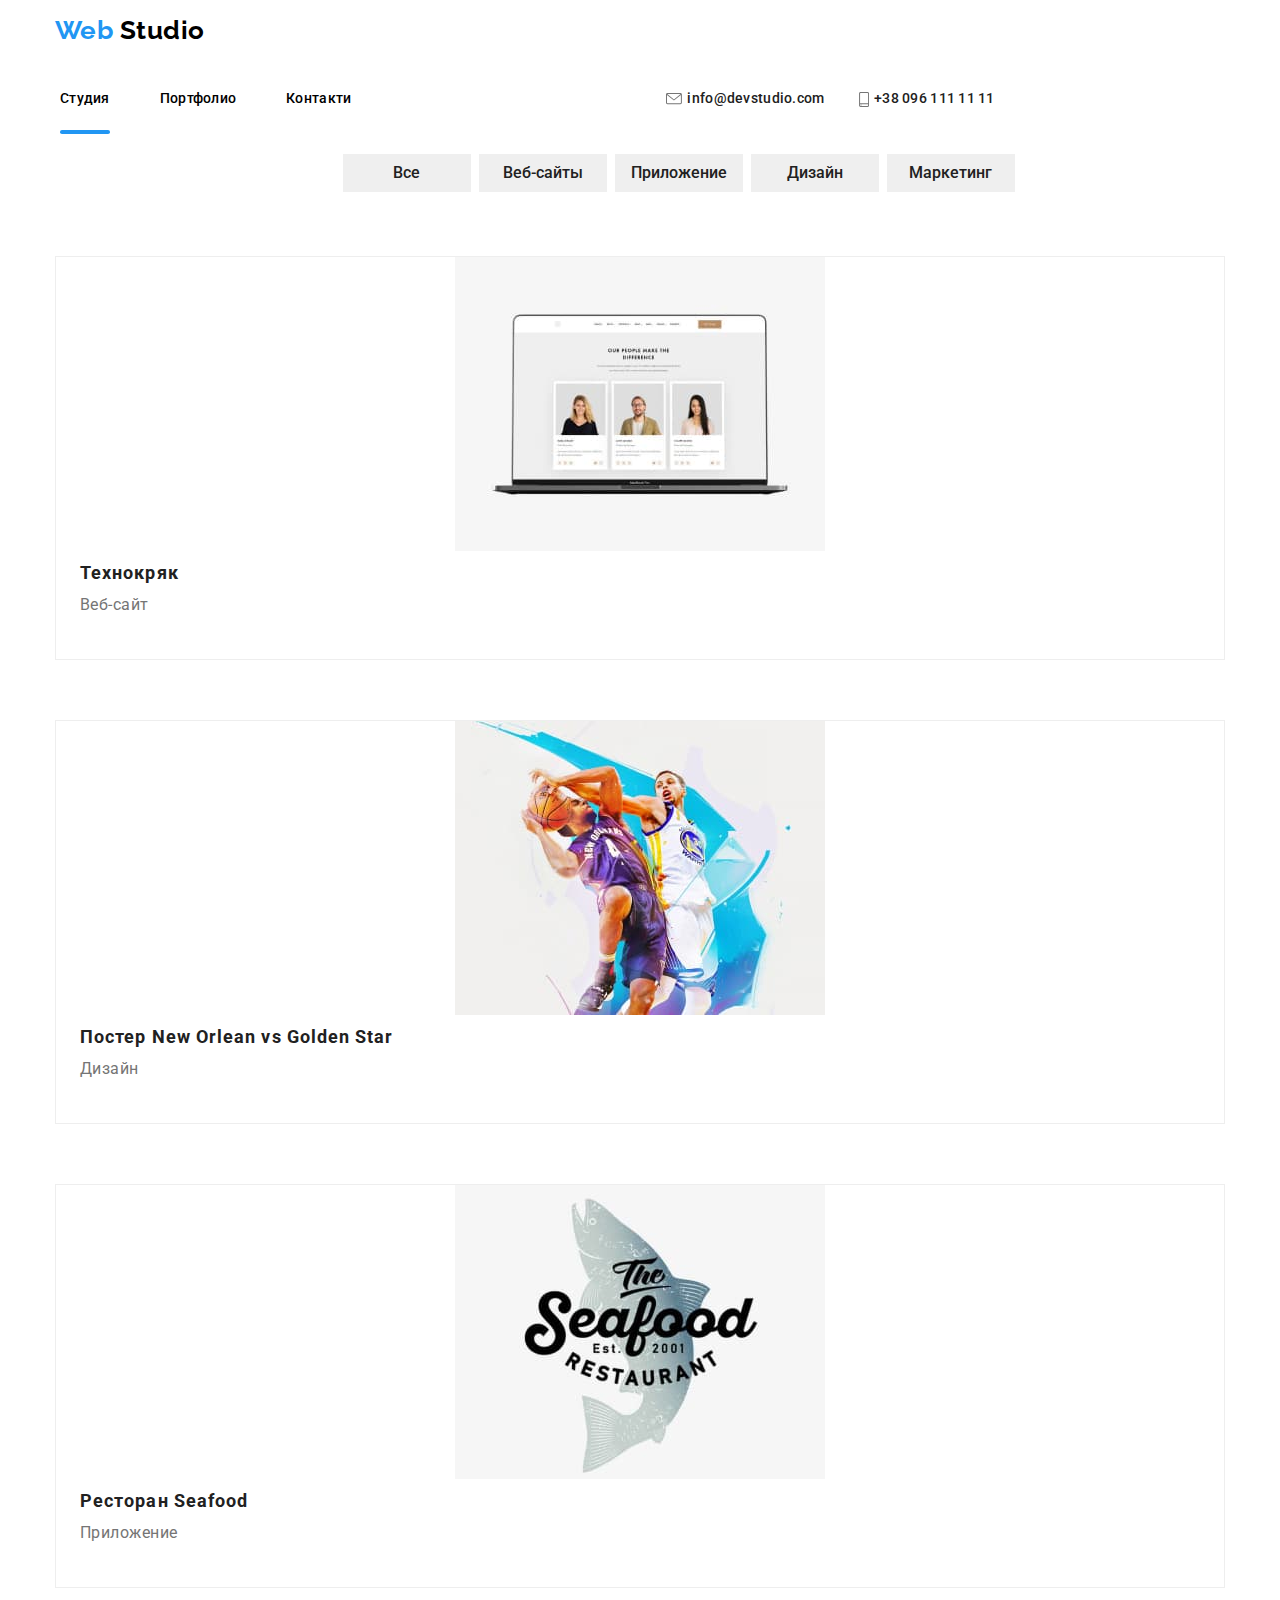
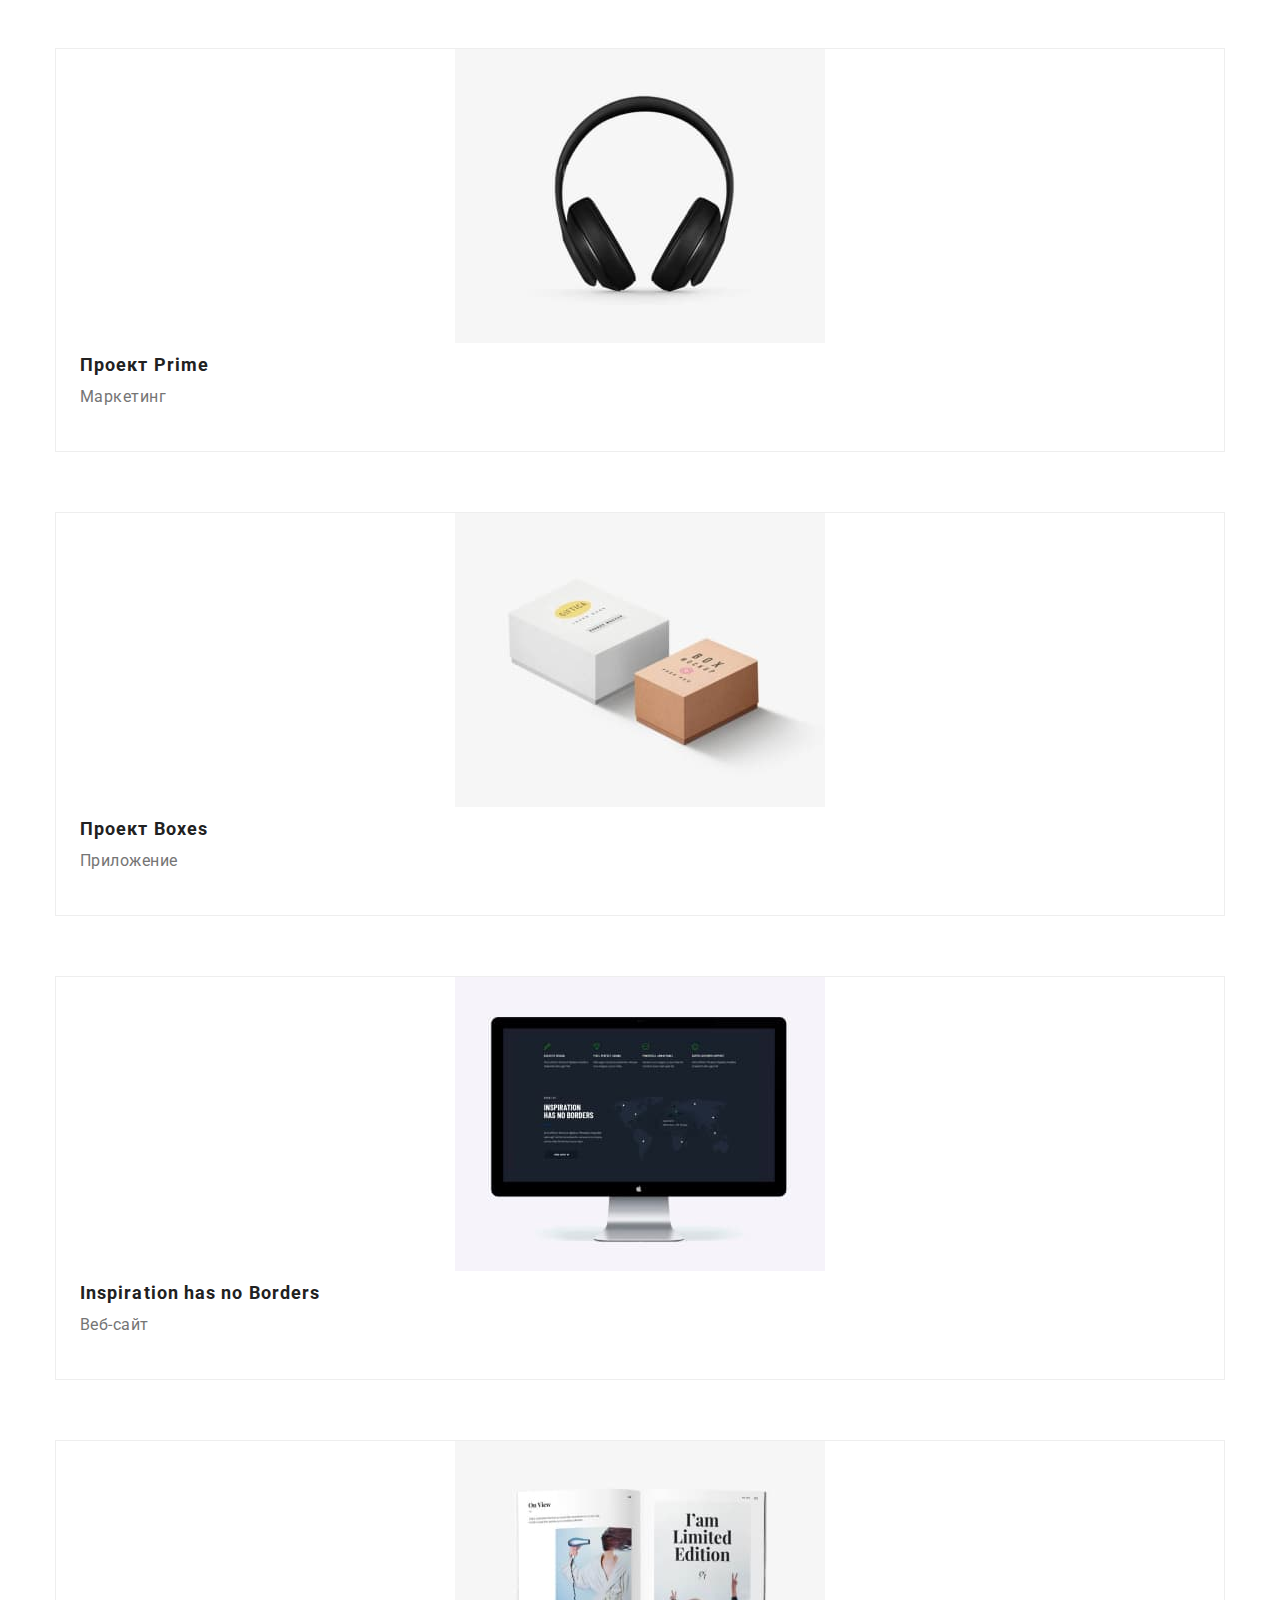
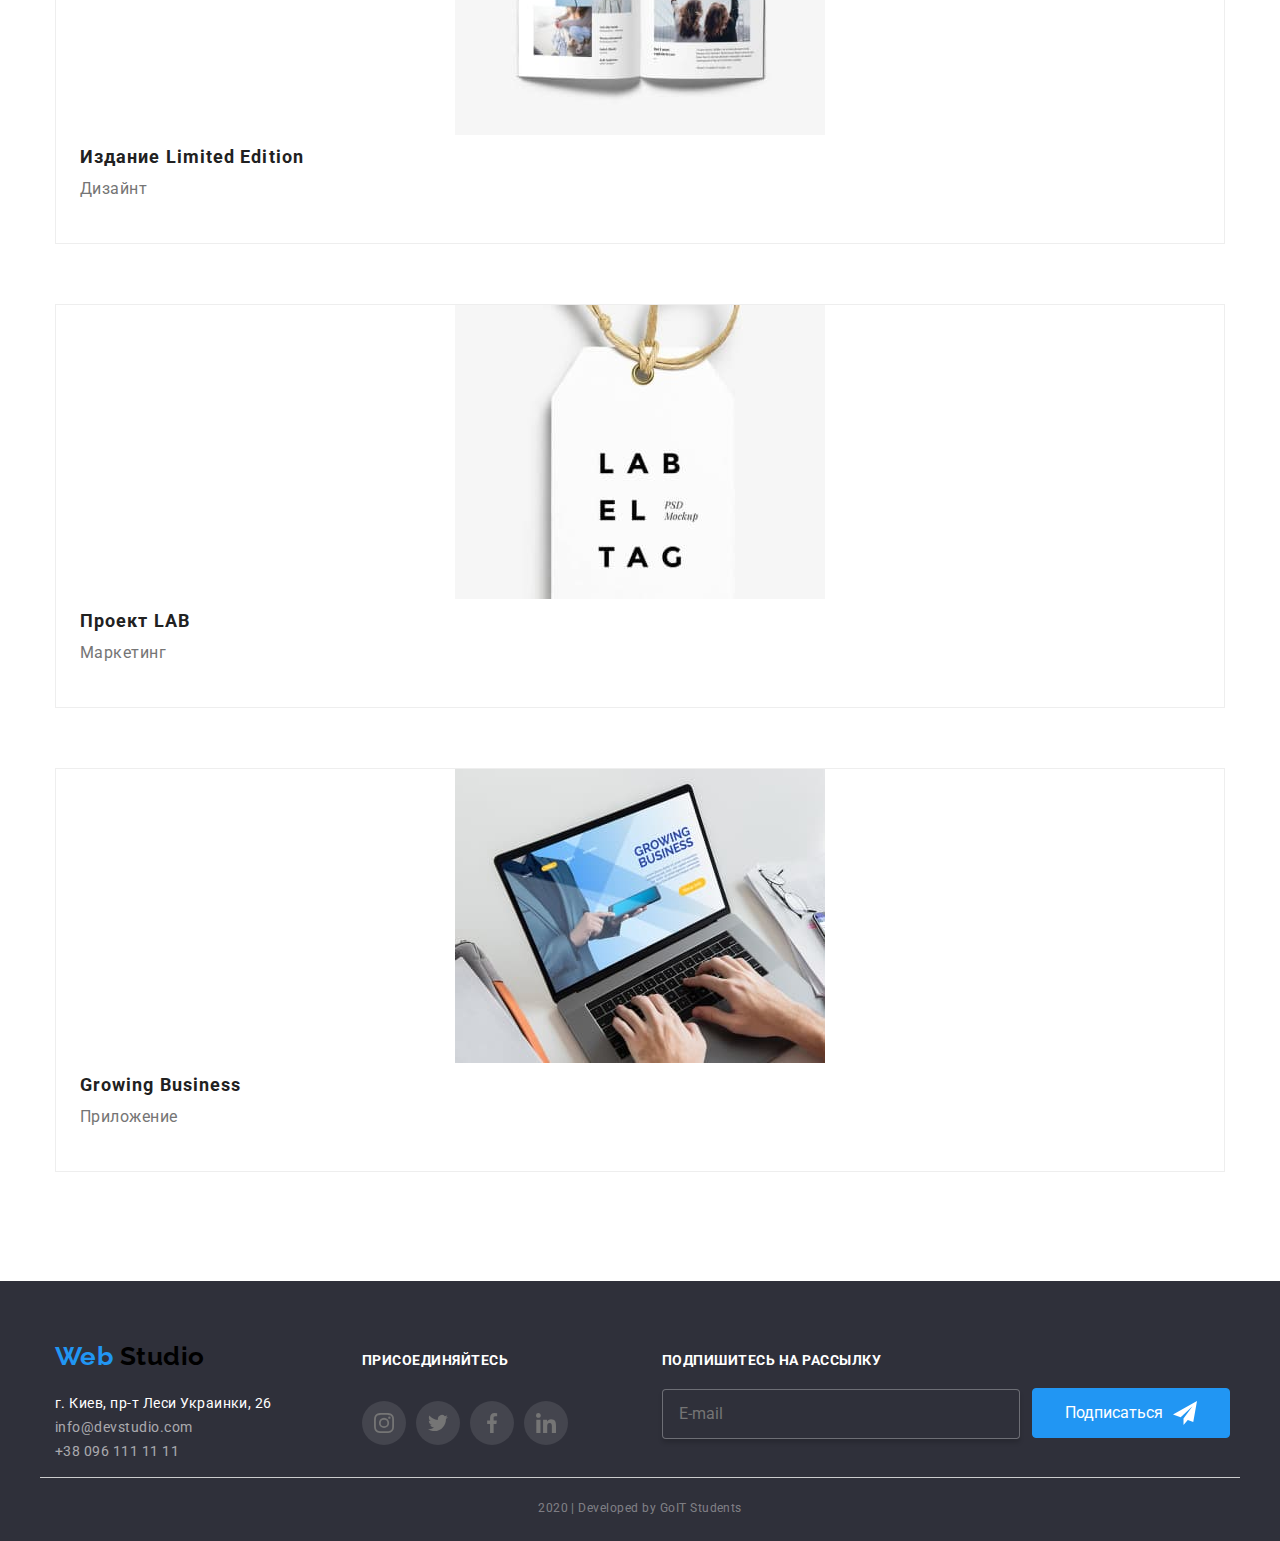
==== commit 4b3fb21e: "work 8 - normal 3 html" ====
--- a/portfolio.html
+++ b/portfolio.html
@@ -15,24 +15,33 @@
                 <span class="logo-blue">Web</span>
                 <span class="logo-black">Studio</span>
             </a>
-            <ul class="site-nav list">
-                <li class="item"><a href="./index.html" class="link current">Студия</a></li>
-                <li class="item"><a href="./portfolio.html" class="link current link-current">Портфолио</a></li>
-                <li class="item"><a href="" class="link current">Контакти</a></li>
-            </ul>
+            <button type="button" class="menu-button is-open" aria-expanded="false" aria-controls="menu-container" data-menu-button>
+                <svg
+                    width="24"
+                    height="24"
+                    aria-label="Переключатель мобильного меню">
+                    <use class="icon-close" href="./images/symbol-mob.svg#close_24px"></use>
+                    <use class="icon-menu" href="./images/symbol-mob.svg#menu_24px"></use>
+                </svg>
+            </button>
+            <div class="menu-container" id="menu-container" data-menu>
+                <ul class="site-nav list">
+                    <li class="item"><a href="./index.html" class="link current link-current">Студия</a></li>
+                    <li class="item"><a href="./portfolio.html" class="link current">Портфолио</a></li>
+                    <li class="item"><a href="" class="link current">Контакти</a></li>
+                </ul>
+                <address class="contacts">
+                <a href="mailto:info@devstudio.com" class="link contact">
+                    <svg class="icon-mail" width="16" height="12">
+                        <use href="./images/sprite.svg#mail"></use>
+                    </svg>info@devstudio.com</a>
+                <a href="tel:+38096111111" class="link contact">
+                    <svg class="icon-tel" width="10" height="15">
+                        <use href="./images/sprite.svg#tel"></use>
+                    </svg>+38 096 111 11 11</a>
+                </address>
+            </div>  
         </nav>
-        <address class="contacts">
-            <a href="mailto:info@devstudio.com" class="link contact">
-                <svg class="icon-mail" width="16" height="12">
-                    <use href="./images/sprite.svg#mail"></use>
-                </svg>
-                info@devstudio.com</a>
-            <a href="tel:+38096111111" class="link contact">
-                <svg class="icon-tel" width="10" height="15">
-                    <use href="./images/sprite.svg#tel"></use>
-                </svg>
-                +38 096 111 11 11</a>
-        </address>
     </header>
     <main>
         <section>
--- a/css/main.min.css
+++ b/css/main.min.css
@@ -1,2 +1,2 @@
-*{margin:0;padding:0;-webkit-box-sizing:border-box;box-sizing:border-box}body{background-color:#fff;color:#757575;font-family:Roboto;letter-spacing:.03em}.list{display:-webkit-box;display:-ms-flexbox;display:flex;padding-top:0;padding-bottom:0;padding-left:0;padding-right:0;list-style:none}.list-item{-webkit-box-sizing:border-box;box-sizing:border-box;margin-left:30px}.container{padding-left:15px;padding-right:15px;margin-left:auto;margin-right:auto}@media screen and (min-width: 480px){.container{width:480px}}@media screen and (min-width: 768px){.container{width:768px}}@media screen and (min-width: 1200px){.container{width:1200px}}a{text-decoration:none;-webkit-transition:color 250ms,cubic-bezier(0.4, 0, 0.2, 1),fill 250ms,cubic-bezier(0.4, 0, 0.2, 1);transition:color 250ms,cubic-bezier(0.4, 0, 0.2, 1),fill 250ms,cubic-bezier(0.4, 0, 0.2, 1)}a:hover{color:#2196F3}a:hover svg{fill:#2196F3}a:hover .icon{fill:#fff}.img{max-width:100%;display:block;height:auto}.container-header{display:-webkit-box;display:-ms-flexbox;display:flex;-webkit-box-align:center;-ms-flex-align:center;align-items:center;margin-left:auto;margin-right:auto;position:relative}@media screen and (min-width: 480px){.container-header{width:480px}}@media screen and (min-width: 768px){.container-header{width:768px}}@media screen and (min-width: 1200px){.container-header{width:1200px}}.container-nav{display:-webkit-box;display:-ms-flexbox;display:flex;-webkit-box-align:baseline;-ms-flex-align:baseline;align-items:baseline}.logo{width:153px;margin-right:85px;margin-bottom:25px;color:#000;font-family:Raleway;font-weight:700;font-size:26px;line-height:1.19}.logo-blue{color:#2196F3}.logo-black{color:#000}.menu-button{display:-webkit-inline-box;display:-ms-inline-flexbox;display:inline-flex;margin:0;padding:0;border:none}@media screen and (min-width: 768px){.menu-button{display:none}}.menu-button .icon-close{display:none}.menu-button.is-open .icon-close{display:block}.menu-button.is-open .icon-menu{display:none}@media screen and (min-width: 768px){.menu-container{position:absolute;top:100%;left:0;width:100%;padding:20px;text-align:center}}.site-nav .item{margin-right:50px}.site-nav .item:last-child{margin-right:0}.site-nav .link{display:block;margin-top:32px;margin-bottom:32px;color:#000;font-weight:500;font-size:14px;line-height:1.14px;letter-spacing:.02em;-webkit-transition:color 250ms,cubic-bezier(0.4, 0, 0.2, 1);transition:color 250ms,cubic-bezier(0.4, 0, 0.2, 1)}.site-nav .link:hover,.site-nav .link:focus{color:#2196F3}.current{position:relative}.current::after{content:"";position:absolute;display:block;width:100%;height:4px;left:0;top:32px;border-radius:2px;background-color:#2196F3;-webkit-transition:opacity 250ms,cubic-bezier(0.4, 0, 0.2, 1);transition:opacity 250ms,cubic-bezier(0.4, 0, 0.2, 1);opacity:0}.current:hover::after,.current:focus::after{opacity:1}.link-current:after{content:"";position:absolute;display:block;height:4px;left:0;top:32px;border-bottom:2px solid #2196F3;opacity:1}.contacts{margin-left:auto}.contact{margin-right:30px;margin-top:32px;margin-bottom:32px;color:#212121;font-family:Roboto;font-weight:500;font-size:14px;line-height:1.14;letter-spacing:.02em;font-style:normal;-webkit-transition:color 250ms,cubic-bezier(0.4, 0, 0.2, 1);transition:color 250ms,cubic-bezier(0.4, 0, 0.2, 1)}.contact:last-child{margin-right:0}.contact:hover,.contact:focus{color:#2196F3}.icon-mail,.icon-tel{fill:#757575;margin-right:5px;vertical-align:middle}.section-hero{max-width:1600px;height:600px;display:-webkit-box;display:-ms-flexbox;display:flex;margin-left:auto;margin-right:auto;outline:1px solid black;background-color:#000;background-image:-webkit-gradient(linear, left top, right top, from(rgba(47,48,58,0.8)), to(rgba(47,48,58,0.8))),url("../images/Header.jpg");background-image:linear-gradient(to right, rgba(47,48,58,0.8), rgba(47,48,58,0.8)),url("../images/Header.jpg");background-repeat:no-repeat;background-position:center;background-size:cover}@media screen and (min-width: 480px){.section-hero{max-width:480px;background-position:center}}@media screen and (min-width: 768px){.section-hero{max-width:768px}}@media screen and (min-width: 1200px){.section-hero{max-width:1200px}}.container-hero{margin:auto;max-width:696px;text-align:center}.hero-title{margin-bottom:30px;color:#fff;font-weight:900;font-size:44px;line-height:1.36;text-align:center;letter-spacing:.06em;text-transform:uppercase}.button{display:inline-block;min-width:200px;height:50px;color:#fff;border:1px solid #2196F3;border-radius:4px;background-color:#2196F3;text-align:center}.button.primary{color:#fff;background:#2196F3}.button.secondary{color:#2196F3;background-color:#fff}.backdrop{position:fixed;width:1800px;height:1024px;left:0;top:0;background:rgba(0,0,0,0.2)}.is-hidden{visibility:hidden;opacity:0;pointer-events:visible}.form{width:528px;height:581px;padding:40px;top:222px;left:690px;background-color:#fff;border-radius:4px;-webkit-box-shadow:0px 2px 1px rgba(0,0,0,0.2),0px 1px 1px rgba(0,0,0,0.14),0px 1px 3px rgba(0,0,0,0.12);box-shadow:0px 2px 1px rgba(0,0,0,0.2),0px 1px 1px rgba(0,0,0,0.14),0px 1px 3px rgba(0,0,0,0.12);position:relative}.close{position:absolute;width:30px;height:30px;top:8px;right:8px;background-color:#fff;border-radius:50%;border:1px solid rgba(33,33,33,0.2);-webkit-transform:translateX(-10%);transform:translateX(-10%);cursor:pointer}.icon-close{position:absolute;top:0;left:5px;-webkit-transform:translateY(30%);transform:translateY(30%)}.close:focus .icon-close{fill:#2196F3}.form-title{margin-bottom:30px;font-style:normal;font-weight:700;font-size:20px;line-height:23px;color:#212121}.form-field{margin-bottom:28px;position:relative}.form-label{position:absolute;top:50%;left:42px;font-size:14px;line-height:16px;letter-spacing:.01em;color:#757575;-webkit-transform:translateY(-50%);transform:translateY(-50%)}.form-input{width:100%;padding:12px 18px;border:1px solid rgba(33,33,33,0.2);-webkit-box-sizing:border-box;box-sizing:border-box;border-radius:4px;cursor:pointer}.form-input:focus+.form-label,.form-input:not(:placeholder-shown)+.form-label{color:#2196F3;-webkit-transform:translateY(-40px);transform:translateY(-40px);margin-left:-30px;-webkit-transition-duration:250ms;transition-duration:250ms}.form-input:placeholder-shown{background-color:#fff}.form-label:focus-within .form-input{outline:none;border-color:#2196F3}.form-icon{position:absolute;top:50%;left:16px;display:inline-block;width:18px;height:18px;-webkit-transform:translateY(-50%);transform:translateY(-50%);background-color:#fff}.form-input:focus ~ .form-icon{fill:#2196F3}.field-textarea{position:relative;margin-bottom:20px}.form-textarea{position:absolute;top:20%;left:16px;font-size:14px;line-height:16px;letter-spacing:.01em;color:#757575;-webkit-transform:translateY(-50%);transform:translateY(-50%);-webkit-transition:cubic-bezier(0.4, 0, 0.2, 1),-webkit-transform 250ms;transition:cubic-bezier(0.4, 0, 0.2, 1),-webkit-transform 250ms;transition:transform 250ms,cubic-bezier(0.4, 0, 0.2, 1);transition:transform 250ms,cubic-bezier(0.4, 0, 0.2, 1),-webkit-transform 250ms}.comment{width:448px;height:120px;padding:12px 16px;border:1px solid rgba(33,33,33,0.2);-webkit-box-sizing:border-box;box-sizing:border-box;border-radius:4px;cursor:pointer}.comment:focus+.form-textarea,.comment:not(:placeholder-shown)+.form-textarea{color:#2196F3;-webkit-transform:translateY(-45px);transform:translateY(-45px);margin-left:0;-webkit-transition-duration:250ms;transition-duration:250ms}.comment:placeholder-shown{background-color:#fff}.form-textarea:focus-within .comment{border-color:#2196F3;outline:none}.textarea{resize:none}.label{display:-webkit-box;display:-ms-flexbox;display:flex}.checkbox-box{position:relative}.checkbox-text{font-size:14px;line-height:24px;margin-left:8px;margin-left:25px}.checkbox{position:absolute;width:1px;height:1px;margin:-1px;border:0;padding:0;clip:rect(0 0 0 0);overflow:hidden}.icon-box{position:absolute;display:inline-block;width:16px;height:15px;top:5px;left:0;border:2px solid #2196F3;border-radius:2px;-webkit-box-align:center;-ms-flex-align:center;align-items:center}.checkbox:checked+.icon-box{border-color:#2196F3;background-color:#2196F3;background-image:url(../images/iconcheck.svg);background-size:contain;background-origin:border-box}.doc{color:#2196F3;-webkit-text-decoration-line:underline;text-decoration-line:underline}.form-button{margin-left:125px;margin-top:30px;cursor:pointer}.container-mesedg{display:-webkit-box;display:-ms-flexbox;display:flex;margin-left:auto;margin-right:auto;text-align:center;-webkit-box-pack:justify;-ms-flex-pack:justify;justify-content:space-between;padding-top:94px;padding-bottom:94px}@media screen and (min-width: 480px){.container-mesedg{max-width:480px}}@media screen and (min-width: 768px){.container-mesedg{max-width:768px}}@media screen and (min-width: 1200px){.container-mesedg{max-width:1200px}}.mesedg{width:calc((100% - 30px * 3) / 4);margin-right:30px;margin-left:0;-webkit-box-pack:center;-ms-flex-pack:center;justify-content:center;-webkit-box-align:center;-ms-flex-align:center;align-items:center}.mesedg:last-child{margin-right:0}.icon-mesedg{width:270px;height:120px;background:#F5F4FA;border-radius:4px;padding-top:25px;padding-bottom:25px}.section-title{width:270px;text-align:left;margin-bottom:10px;color:#212121;font-weight:700;font-size:14px;line-height:1.14;text-transform:uppercase}.section-text{width:270px;text-align:left;color:#757575;font-weight:400;font-size:14px;line-height:1.71}.container-robota{padding-top:94px;padding-bottom:94px}@media screen and (max-width: 1200px){.container-robota{display:none}}.section-titles{margin-bottom:50px;color:#212121;font-weight:700;font-size:36px;line-height:1.17;text-align:center}.program{width:calc((100% - 30px * 2) / 3);margin-right:30px;margin-left:0;position:relative}.foto-program{width:370px;height:294px}.program-cod{position:absolute;top:294px;left:0;width:370px;height:70px;background-color:rgba(47,48,58,0.8);-webkit-transform:translateY(-100%);transform:translateY(-100%)}.section-cod{display:-webkit-box;display:-ms-flexbox;display:flex;margin-top:27px;margin-bottom:27px;color:#fff;font-weight:700;font-size:14px;line-height:16px;text-align:center;text-transform:uppercase;-webkit-box-pack:center;-ms-flex-pack:center;justify-content:center;-webkit-box-align:center;-ms-flex-align:center;align-items:center}.container-comanda{margin-left:auto;margin-right:auto;text-align:center;padding-top:94px;padding-bottom:94px}@media screen and (min-width: 768px){.container-comanda{display:-webkit-box;display:-ms-flexbox;display:flex;-ms-flex-wrap:wrap;flex-wrap:wrap}}.list-comanda{list-style:none}.fotos{width:calc((100% - 30px * 3) / 4);margin-right:30px;margin-left:0;-webkit-box-shadow:0px 2px 1px rgba(0,0,0,0.2),0px 1px 1px rgba(0,0,0,0.14),0px 1px 3px rgba(0,0,0,0.12);box-shadow:0px 2px 1px rgba(0,0,0,0.2),0px 1px 1px rgba(0,0,0,0.14),0px 1px 3px rgba(0,0,0,0.12)}@media screen and (min-width: 768px){.fotos{width:calc((100% - 2 * 15px) / 3);margin:15px}.fotos .fotos:not(:last-child){margin-bottom:15px}}@media screen and (min-width: 1200px){.fotos{-ms-flex-preferred-size:25%;flex-basis:25%}}.fotos:last-child{margin-right:0}.foto-name{width:270px;height:260px;margin-bottom:30px}.section-name{margin-bottom:10px;margin-right:auto;margin-left:auto;color:#212121;font-weight:500;font-size:16px;line-height:1.19;text-align:center}.section-tex{margin-bottom:16px;margin-left:auto;margin-right:auto;color:#757575;font-weight:400;font-size:14px;line-height:1.71;text-align:center}.list-name{width:206px;margin-bottom:24px;margin-left:32px}.social-link{display:-webkit-inline-box;display:-ms-inline-flexbox;display:inline-flex;width:44px;height:44px;border-radius:50%;background-color:#fff;-webkit-box-align:center;-ms-flex-align:center;align-items:center;padding-top:12px;-webkit-transition:background-color 250ms cubic-bezier(0.4, 0, 0.2, 1);transition:background-color 250ms cubic-bezier(0.4, 0, 0.2, 1)}.social-link:hover{background-color:#2196F3}.icon{fill:#757575}.container-client{margin-left:auto;margin-right:auto;text-align:center;padding-top:94px;padding-bottom:94px}@media screen and (min-width: 480px){.container-client{width:480px}}@media screen and (min-width: 768px){.container-client{display:-webkit-box;display:-ms-flexbox;display:flex;-ms-flex-wrap:wrap;flex-wrap:wrap}}@media screen and (min-width: 1200px){.container-client{width:1200px}}.clients{display:-webkit-box;display:-ms-flexbox;display:flex;margin-left:auto;margin-right:auto}.client{width:170px;margin-right:30px;margin-left:0}.box-icon{display:-webkit-box;display:-ms-flexbox;display:flex;height:90px;border:0.1px solid #AFB1B8;border-radius:5%;-webkit-box-align:center;-ms-flex-align:center;align-items:center;padding-left:60px;-webkit-transition:border 250ms,cubic-bezier(0.4, 0, 0.2, 1);transition:border 250ms,cubic-bezier(0.4, 0, 0.2, 1)}.box-icon:hover{border:0.1px solid #2196F3;border-radius:5%}.icon-logo{fill:#757575}.footer{color:#fff;background-color:#2F303A}.page-footer{display:-webkit-box;display:-ms-flexbox;display:flex;-webkit-box-pack:justify;-ms-flex-pack:justify;justify-content:space-between;-webkit-box-align:baseline;-ms-flex-align:baseline;align-items:baseline;border-bottom:1px solid #ccc;margin-left:auto;margin-right:auto}@media screen and (min-width: 480px){.page-footer{width:480px}}@media screen and (min-width: 768px){.page-footer{width:768px}}@media screen and (min-width: 1200px){.page-footer{width:1200px}}.logo-footer{display:block;width:153px;margin-bottom:20px}.lis{list-style:none}.footer-address{width:231px;color:#fff;font-weight:400;font-size:14px;line-height:1.71;font-style:normal}.footer-contact{width:231px;color:rgba(255,255,255,0.6);font-weight:400;font-size:14px;line-height:1.71;font-style:normal}.inst{display:block;width:206px;margin-left:69px;margin-top:72px}.footer-title{color:#fff;font-weight:700;font-size:14px;line-height:1.14;text-transform:uppercase}.insts{width:145px}.list-icons{margin-right:10px}.icons{background:rgba(255,255,255,0.1);padding-left:12px}.forms{display:-webkit-box;display:-ms-flexbox;display:flex;width:570px;height:86px;margin-left:94px}.forms-mails{display:block}.forms-input{width:358px;height:50px;padding:15px 16px;border:1px solid rgba(255,255,255,0.3);-webkit-box-sizing:border-box;box-sizing:border-box;-webkit-box-shadow:0px 4px 4px rgba(0,0,0,0.15);box-shadow:0px 4px 4px rgba(0,0,0,0.15);border-radius:4px;background-color:#2F303A}.mails{margin-bottom:20px;padding-left:0}.submit{margin-top:35px}.buttons{display:-webkit-inline-box;display:-ms-inline-flexbox;display:inline-flex;border-radius:4px;padding:10px 32px;max-width:200px;height:50px;margin-left:12px;color:#fff;border:1px solid #2196F3;background-color:#2196F3;text-align:center;-webkit-box-align:center;-ms-flex-align:center;align-items:center;cursor:pointer}.icon-send{fill:#fff;margin-left:10px}.avtor{display:block;width:310px;padding-top:18px;padding-bottom:21px;margin:auto;color:rgba(255,255,255,0.4);font-size:12px;line-height:2;text-align:center}.container-work{margin-left:auto;margin-right:auto;text-align:center;padding-top:93px;padding-bottom:94px}@media screen and (min-width: 480px){.container-work{width:480px}}@media screen and (min-width: 768px){.container-work{width:768px}}@media screen and (min-width: 1200px){.container-work{width:1200px}}.wors{display:none}.list-work{display:-webkit-box;display:-ms-flexbox;display:flex;-ms-flex-wrap:wrap;flex-wrap:wrap;margin:15px 8px}@media screen and (min-width: 480px){.list-work{width:480px;-ms-flex-wrap:nowrap;flex-wrap:nowrap}}@media screen and (min-width: 768px){.list-work{width:768px;-ms-flex-wrap:nowrap;flex-wrap:nowrap}}.work-buttons{width:611px;margin-bottom:34px;margin-left:auto;margin-right:auto}@media screen and (max-width: 480px){.work-buttons{width:362px}}.list-button{margin-right:8px;margin-left:0}.work-button{min-width:128px;height:38px;margin-bottom:15px;color:#212121;font-weight:500;font-size:16px;line-height:1.62;text-align:center;border:none;cursor:pointer;-webkit-transition:background-color 250ms cubic-bezier(0.4, 0, 0.2, 1) color 250ms cubic-bezier(0.4, 0, 0.2, 1);transition:background-color 250ms cubic-bezier(0.4, 0, 0.2, 1) color 250ms cubic-bezier(0.4, 0, 0.2, 1)}.work-button:hover,.work-button:focus{color:#fff;background-color:#2196F3}.flex-container{display:-webkit-box;display:-ms-flexbox;display:flex;-ms-flex-wrap:wrap;flex-wrap:wrap;margin:-15px}@media screen and (min-width: 480px){.flex-container{width:480px}}@media screen and (min-width: 768px){.flex-container{width:768px}}@media screen and (min-width: 1200px){.flex-container{width:1200px}}.flex-element{width:370px;height:404px;margin:15px;border:1px solid #eee;overflow:hidden;position:relative}@media screen and (min-width: 480px){.flex-element{width:480px;margin:30px 15px}}@media screen and (min-width: 768px){.flex-element{width:calc((100% - 2 * 30) / 4)}}@media screen and (min-width: 1200px){.flex-element{width:1200px}}.product-foto{background-color:rgba(255,255,255,0.4);overflow:hidden;position:relative}.product-foto::before{display:inline-block;content:"";position:absolute;top:0;left:0;width:100%;height:100%;background-color:rgba(33,150,243,0.9);-webkit-transform:translateY(100%);transform:translateY(100%);-webkit-transition:-webkit-transform 250ms cubic-bezier(0.4, 0, 0.2, 1);transition:-webkit-transform 250ms cubic-bezier(0.4, 0, 0.2, 1);transition:transform 250ms cubic-bezier(0.4, 0, 0.2, 1);transition:transform 250ms cubic-bezier(0.4, 0, 0.2, 1), -webkit-transform 250ms cubic-bezier(0.4, 0, 0.2, 1);opacity:0}.flex-element:hover .product-foto::before{-webkit-transform:translateY(0);transform:translateY(0);opacity:1}.product-overlay{position:absolute;padding-top:63px;left:0;top:0;width:100%;height:100%;-webkit-transform:translateY(100%);transform:translateY(100%);-webkit-transition:-webkit-transform 250ms cubic-bezier(0.4, 0, 0.2, 1);transition:-webkit-transform 250ms cubic-bezier(0.4, 0, 0.2, 1);transition:transform 250ms cubic-bezier(0.4, 0, 0.2, 1);transition:transform 250ms cubic-bezier(0.4, 0, 0.2, 1), -webkit-transform 250ms cubic-bezier(0.4, 0, 0.2, 1);opacity:0}.flex-element:hover .product-overlay{-webkit-transform:translateY(0);transform:translateY(0);opacity:1;-webkit-box-shadow:1px 4px 6px rgba(0,0,0,0.16),0px 4px 4px rgba(0,0,0,0.06),0px 1px 1px rgba(0,0,0,0.12);box-shadow:1px 4px 6px rgba(0,0,0,0.16),0px 4px 4px rgba(0,0,0,0.06),0px 1px 1px rgba(0,0,0,0.12)}.work-title{width:322px;margin-top:0;margin-bottom:4px;margin-right:24px;margin-left:24px;color:#212121;font-weight:700;font-size:18px;line-height:2.0;letter-spacing:.06em;text-align:left}.work-name{width:322px;margin-top:0;margin-bottom:20px;margin-right:24px;margin-left:24px;color:#757575;font-weight:400;font-size:16px;line-height:1.187;text-align:left}.text{width:332px;margin-top:auto;margin-bottom:auto;margin-right:24px;margin-left:24px;color:#fff;font-weight:400;font-size:18px;line-height:1.56;text-align:left}
+*{margin:0;padding:0;-webkit-box-sizing:border-box;box-sizing:border-box}body{background-color:#fff;color:#757575;font-family:Roboto;letter-spacing:.03em}.list{display:-webkit-box;display:-ms-flexbox;display:flex;padding-top:0;padding-bottom:0;padding-left:0;padding-right:0;list-style:none}.list-item{-webkit-box-sizing:border-box;box-sizing:border-box;margin-left:30px}.container{padding-left:15px;padding-right:15px;margin-left:auto;margin-right:auto}@media screen and (min-width: 480px){.container{width:480px}}@media screen and (min-width: 768px){.container{width:768px}}@media screen and (min-width: 1200px){.container{width:1200px}}a{text-decoration:none;-webkit-transition:color 250ms,cubic-bezier(0.4, 0, 0.2, 1),fill 250ms,cubic-bezier(0.4, 0, 0.2, 1);transition:color 250ms,cubic-bezier(0.4, 0, 0.2, 1),fill 250ms,cubic-bezier(0.4, 0, 0.2, 1)}a:hover{color:#2196F3}a:hover svg{fill:#2196F3}a:hover .icon{fill:#fff}.img{max-width:100%;display:block;height:auto}.container-header{display:-webkit-box;display:-ms-flexbox;display:flex;-webkit-box-align:center;-ms-flex-align:center;align-items:center;margin-left:auto;margin-right:auto;position:relative}@media screen and (min-width: 480px){.container-header{width:480px}}@media screen and (min-width: 768px){.container-header{width:768px}}@media screen and (min-width: 1200px){.container-header{width:1200px}}.container-nav{display:-webkit-box;display:-ms-flexbox;display:flex;-webkit-box-align:baseline;-ms-flex-align:baseline;align-items:baseline}.logo{width:153px;margin-top:15px;margin-right:85px;color:#000;font-family:Raleway;font-weight:700;font-size:26px;line-height:1.19}.logo-blue{color:#2196F3}.logo-black{color:#000}.menu-button{display:-webkit-inline-box;display:-ms-inline-flexbox;display:inline-flex;margin:0;padding:0;border:none}@media screen and (min-width: 480px){.menu-button{display:none}}.menu-button .icon-close{display:none}.menu-button.is-open .icon-close{display:block}.menu-button.is-open .icon-menu{display:none}.menu-container{display:-webkit-box;display:-ms-flexbox;display:flex;-webkit-box-align:baseline;-ms-flex-align:baseline;align-items:baseline;margin:auto}@media screen and (min-width: 480px){.menu-container{position:absolute;top:100%;left:0;width:100%;padding:20px;text-align:center}}.site-nav .item{margin-right:50px}.site-nav .item:last-child{margin-right:0}.site-nav .link{display:block;margin-top:32px;margin-bottom:32px;color:#000;font-weight:500;font-size:14px;line-height:1.14px;letter-spacing:.02em;-webkit-transition:color 250ms,cubic-bezier(0.4, 0, 0.2, 1);transition:color 250ms,cubic-bezier(0.4, 0, 0.2, 1)}.site-nav .link:hover,.site-nav .link:focus{color:#2196F3}.current{position:relative}.current::after{content:"";position:absolute;display:block;width:100%;height:4px;left:0;top:32px;border-radius:2px;background-color:#2196F3;-webkit-transition:opacity 250ms,cubic-bezier(0.4, 0, 0.2, 1);transition:opacity 250ms,cubic-bezier(0.4, 0, 0.2, 1);opacity:0}.current:hover::after,.current:focus::after{opacity:1}.link-current:after{content:"";position:absolute;display:block;height:4px;left:0;top:32px;border-bottom:2px solid #2196F3;opacity:1}.contacts{margin-left:315px}.contact{margin-right:30px;margin-top:32px;margin-bottom:32px;color:#212121;font-family:Roboto;font-weight:500;font-size:14px;line-height:1.14;letter-spacing:.02em;font-style:normal;-webkit-transition:color 250ms,cubic-bezier(0.4, 0, 0.2, 1);transition:color 250ms,cubic-bezier(0.4, 0, 0.2, 1)}.contact:last-child{margin-right:0}.contact:hover,.contact:focus{color:#2196F3}.icon-mail,.icon-tel{fill:#757575;margin-right:5px;vertical-align:middle}.section-hero{max-width:1600px;height:600px;display:-webkit-box;display:-ms-flexbox;display:flex;margin-left:auto;margin-right:auto;outline:1px solid black;background-color:#000;background-image:-webkit-gradient(linear, left top, right top, from(rgba(47,48,58,0.8)), to(rgba(47,48,58,0.8))),url("../images/Header.jpg");background-image:linear-gradient(to right, rgba(47,48,58,0.8), rgba(47,48,58,0.8)),url("../images/Header.jpg");background-repeat:no-repeat;background-position:center;background-size:cover}@media screen and (min-width: 480px){.section-hero{width:480px;background-position:center}}@media screen and (min-width: 768px){.section-hero{width:768px}}@media screen and (min-width: 1200px){.section-hero{width:1200px}}.container-hero{margin:auto;max-width:696px;text-align:center}.hero-title{margin-bottom:30px;color:#fff;font-weight:900;font-size:44px;line-height:1.36;text-align:center;letter-spacing:.06em;text-transform:uppercase}.button{display:inline-block;min-width:200px;height:50px;color:#fff;border:1px solid #2196F3;border-radius:4px;background-color:#2196F3;text-align:center}.button.primary{color:#fff;background:#2196F3}.button.secondary{color:#2196F3;background-color:#fff}.backdrop{position:fixed;width:1800px;height:1024px;left:0;top:0;background:rgba(0,0,0,0.2);padding:94px 15px;overflow-y:scroll}.is-hidden{visibility:hidden;opacity:0;pointer-events:visible}.form{padding:40px;background-color:#fff;border-radius:4px;-webkit-box-shadow:0px 2px 1px rgba(0,0,0,0.2),0px 1px 1px rgba(0,0,0,0.14),0px 1px 3px rgba(0,0,0,0.12);box-shadow:0px 2px 1px rgba(0,0,0,0.2),0px 1px 1px rgba(0,0,0,0.14),0px 1px 3px rgba(0,0,0,0.12);position:relative}@media screen and (min-width: 480px){.form{max-width:450px;height:609px;width:100%;position:absolute;top:50%;left:50%;-webkit-transform:translate(-50%, -50%);transform:translate(-50%, -50%)}}.close{position:absolute;width:30px;height:30px;top:8px;right:8px;background-color:#fff;border-radius:50%;border:1px solid rgba(33,33,33,0.2);-webkit-transform:translateX(-10%);transform:translateX(-10%);cursor:pointer}.icon-close{position:absolute;top:0;left:5px;-webkit-transform:translateY(30%);transform:translateY(30%)}.close:focus .icon-close{fill:#2196F3}.form-title{margin-bottom:30px;font-style:normal;font-weight:700;font-size:20px;line-height:23px;color:#212121;text-align:center}.form-field{margin-bottom:28px;position:relative}.form-label{position:absolute;top:50%;left:42px;font-size:14px;line-height:16px;letter-spacing:.01em;color:#757575;-webkit-transform:translateY(-50%);transform:translateY(-50%)}.form-input{width:100%;padding:12px 18px;border:1px solid rgba(33,33,33,0.2);-webkit-box-sizing:border-box;box-sizing:border-box;border-radius:4px;cursor:pointer}.form-input:focus+.form-label,.form-input:not(:placeholder-shown)+.form-label{color:#2196F3;-webkit-transform:translateY(-40px);transform:translateY(-40px);margin-left:-30px;-webkit-transition-duration:250ms;transition-duration:250ms}.form-input:placeholder-shown{background-color:#fff}.form-label:focus-within .form-input{outline:none;border-color:#2196F3}.form-icon{position:absolute;top:50%;left:16px;display:inline-block;width:18px;height:18px;-webkit-transform:translateY(-50%);transform:translateY(-50%);background-color:#fff}.form-input:focus ~ .form-icon{fill:#2196F3}.field-textarea{position:relative;margin-bottom:20px}.form-textarea{position:absolute;top:20%;left:16px;font-size:14px;line-height:16px;letter-spacing:.01em;color:#757575;-webkit-transform:translateY(-50%);transform:translateY(-50%);-webkit-transition:cubic-bezier(0.4, 0, 0.2, 1),-webkit-transform 250ms;transition:cubic-bezier(0.4, 0, 0.2, 1),-webkit-transform 250ms;transition:transform 250ms,cubic-bezier(0.4, 0, 0.2, 1);transition:transform 250ms,cubic-bezier(0.4, 0, 0.2, 1),-webkit-transform 250ms}.comment{width:370px;height:120px;padding:12px 16px;border:1px solid rgba(33,33,33,0.2);-webkit-box-sizing:border-box;box-sizing:border-box;border-radius:4px;cursor:pointer}.comment:focus+.form-textarea,.comment:not(:placeholder-shown)+.form-textarea{color:#2196F3;-webkit-transform:translateY(-45px);transform:translateY(-45px);margin-left:0;-webkit-transition-duration:250ms;transition-duration:250ms}.comment:placeholder-shown{background-color:#fff}.form-textarea:focus-within .comment{border-color:#2196F3;outline:none}.textarea{resize:none}.label{display:-webkit-box;display:-ms-flexbox;display:flex}.checkbox-box{position:relative}.checkbox-text{font-size:14px;line-height:24px;margin-left:20px}.checkbox{position:absolute;width:1px;height:1px;margin:-1px;border:0;padding:0;clip:rect(0 0 0 0);overflow:hidden}.icon-box{position:absolute;display:inline-block;width:16px;height:15px;top:5px;left:0;border:1px solid black;border-radius:2px;-webkit-box-align:center;-ms-flex-align:center;align-items:center}.checkbox:checked+.icon-box{border-color:#2196F3;background-color:#2196F3;background-image:url(../images/iconcheck.svg);background-size:contain;background-origin:border-box}.doc{color:#2196F3;-webkit-text-decoration-line:underline;text-decoration-line:underline}.form-button{margin-left:100px;margin-top:10px;cursor:pointer}.container-mesedg{display:-webkit-box;display:-ms-flexbox;display:flex;margin-left:auto;margin-right:auto;text-align:center;-webkit-box-pack:justify;-ms-flex-pack:justify;justify-content:space-between;padding-top:94px;padding-bottom:94px}@media screen and (min-width: 480px){.container-mesedg{width:480px}}@media screen and (min-width: 768px){.container-mesedg{width:768px}}@media screen and (min-width: 1200px){.container-mesedg{width:1200px}}.mesedg{width:calc((100% - 30px * 3) / 4);margin-right:30px;margin-left:0;-webkit-box-pack:center;-ms-flex-pack:center;justify-content:center;-webkit-box-align:center;-ms-flex-align:center;align-items:center}.mesedg:last-child{margin-right:0}.icon-mesedg{width:270px;height:120px;background:#F5F4FA;border-radius:4px;padding-top:25px;padding-bottom:25px}.section-title{width:270px;text-align:left;margin-bottom:10px;color:#212121;font-weight:700;font-size:14px;line-height:1.14;text-transform:uppercase}.section-text{width:270px;text-align:left;color:#757575;font-weight:400;font-size:14px;line-height:1.71}.container-robota{padding-top:94px;padding-bottom:94px}@media screen and (max-width: 1200px){.container-robota{display:none}}.section-titles{margin-bottom:50px;color:#212121;font-weight:700;font-size:36px;line-height:1.17;text-align:center}.program{width:calc((100% - 30px * 2) / 3);margin-right:30px;margin-left:0;position:relative}.foto-program{width:370px;height:294px}.program-cod{position:absolute;top:294px;left:0;width:370px;height:70px;background-color:rgba(47,48,58,0.8);-webkit-transform:translateY(-100%);transform:translateY(-100%)}.section-cod{display:-webkit-box;display:-ms-flexbox;display:flex;margin-top:27px;margin-bottom:27px;color:#fff;font-weight:700;font-size:14px;line-height:16px;text-align:center;text-transform:uppercase;-webkit-box-pack:center;-ms-flex-pack:center;justify-content:center;-webkit-box-align:center;-ms-flex-align:center;align-items:center}.container-comanda{margin-left:auto;margin-right:auto;text-align:center;padding-top:94px;padding-bottom:94px}@media screen and (min-width: 480px){.container-comanda{width:480px;display:-webkit-box;display:-ms-flexbox;display:flex;-ms-flex-wrap:wrap;flex-wrap:wrap}}.list-comanda{list-style:none}.fotos{width:calc((100% - 30px * 3) / 4);margin-right:30px;margin-left:0;-webkit-box-shadow:0px 2px 1px rgba(0,0,0,0.2),0px 1px 1px rgba(0,0,0,0.14),0px 1px 3px rgba(0,0,0,0.12);box-shadow:0px 2px 1px rgba(0,0,0,0.2),0px 1px 1px rgba(0,0,0,0.14),0px 1px 3px rgba(0,0,0,0.12)}@media screen and (min-width: 480px){.fotos{width:450px}}@media screen and (min-width: 768px){.fotos{width:354px}}@media screen and (min-width: 1200px){.fotos{width:270px}}@media screen and (max-width: 767px){.fotos:not(:last-child){margin-bottom:30px}}.fotos:last-child{margin-right:0}.foto-name{width:270px;height:260px;margin-bottom:30px}.section-name{margin-bottom:10px;margin-right:auto;margin-left:auto;color:#212121;font-weight:500;font-size:16px;line-height:1.19;text-align:center}.section-tex{margin-bottom:16px;margin-left:auto;margin-right:auto;color:#757575;font-weight:400;font-size:14px;line-height:1.71;text-align:center}.list-name{width:206px;margin-bottom:24px;margin-left:32px}.social-link{display:-webkit-inline-box;display:-ms-inline-flexbox;display:inline-flex;width:44px;height:44px;border-radius:50%;background-color:#fff;-webkit-box-align:center;-ms-flex-align:center;align-items:center;padding-top:12px;-webkit-transition:background-color 250ms cubic-bezier(0.4, 0, 0.2, 1);transition:background-color 250ms cubic-bezier(0.4, 0, 0.2, 1)}.social-link:hover{background-color:#2196F3}.icon{fill:#757575}.container-client{margin-left:auto;margin-right:auto;text-align:center;padding-top:94px;padding-bottom:94px}@media screen and (min-width: 480px){.container-client{width:480px}}@media screen and (min-width: 768px){.container-client{display:-webkit-box;display:-ms-flexbox;display:flex;-ms-flex-wrap:wrap;flex-wrap:wrap}}@media screen and (min-width: 1200px){.container-client{width:1200px}}.clients{display:-webkit-box;display:-ms-flexbox;display:flex;margin-left:auto;margin-right:auto}.client{width:170px;margin-right:30px;margin-left:0}.box-icon{display:-webkit-box;display:-ms-flexbox;display:flex;height:90px;border:0.1px solid #AFB1B8;border-radius:5%;-webkit-box-align:center;-ms-flex-align:center;align-items:center;padding-left:60px;-webkit-transition:border 250ms,cubic-bezier(0.4, 0, 0.2, 1);transition:border 250ms,cubic-bezier(0.4, 0, 0.2, 1)}.box-icon:hover{border:0.1px solid #2196F3;border-radius:5%}.icon-logo{fill:#757575}.footer{color:#fff;background-color:#2F303A}.page-footer{display:-webkit-box;display:-ms-flexbox;display:flex;-webkit-box-pack:justify;-ms-flex-pack:justify;justify-content:space-between;-webkit-box-align:baseline;-ms-flex-align:baseline;align-items:baseline;border-bottom:1px solid #ccc;margin-left:auto;margin-right:auto}@media screen and (min-width: 480px){.page-footer{width:480px}}@media screen and (min-width: 768px){.page-footer{width:768px}}@media screen and (min-width: 1200px){.page-footer{width:1200px}}.logo-footer{display:block;width:153px;margin-bottom:20px}.lis{list-style:none}.footer-address{width:231px;color:#fff;font-weight:400;font-size:14px;line-height:1.71;font-style:normal}.footer-contact{width:231px;color:rgba(255,255,255,0.6);font-weight:400;font-size:14px;line-height:1.71;font-style:normal}.inst{display:block;width:206px;margin-left:69px;margin-top:72px}.footer-title{color:#fff;font-weight:700;font-size:14px;line-height:1.14;text-transform:uppercase}.insts{width:145px}.list-icons{margin-right:10px}.icons{background:rgba(255,255,255,0.1);padding-left:12px}.forms{display:-webkit-box;display:-ms-flexbox;display:flex;width:570px;height:86px;margin-left:94px}.forms-mails{display:block}.forms-input{width:358px;height:50px;padding:15px 16px;border:1px solid rgba(255,255,255,0.3);-webkit-box-sizing:border-box;box-sizing:border-box;-webkit-box-shadow:0px 4px 4px rgba(0,0,0,0.15);box-shadow:0px 4px 4px rgba(0,0,0,0.15);border-radius:4px;background-color:#2F303A}.mails{margin-bottom:20px;padding-left:0}.submit{margin-top:35px}.buttons{display:-webkit-inline-box;display:-ms-inline-flexbox;display:inline-flex;border-radius:4px;padding:10px 32px;max-width:200px;height:50px;margin-left:12px;color:#fff;border:1px solid #2196F3;background-color:#2196F3;text-align:center;-webkit-box-align:center;-ms-flex-align:center;align-items:center;cursor:pointer}.icon-send{fill:#fff;margin-left:10px}.avtor{display:block;width:310px;padding-top:18px;padding-bottom:21px;margin:auto;color:rgba(255,255,255,0.4);font-size:12px;line-height:2;text-align:center}.container-work{margin-left:auto;margin-right:auto;text-align:center;padding-top:93px;padding-bottom:94px}@media screen and (min-width: 480px){.container-work{width:480px}}@media screen and (min-width: 768px){.container-work{width:768px}}@media screen and (min-width: 1200px){.container-work{width:1200px}}.wors{display:none}.list-work{display:-webkit-box;display:-ms-flexbox;display:flex;-ms-flex-wrap:wrap;flex-wrap:wrap;margin:15px 8px}@media screen and (min-width: 480px){.list-work{width:480px;-ms-flex-wrap:nowrap;flex-wrap:nowrap}}@media screen and (min-width: 768px){.list-work{width:768px;-ms-flex-wrap:nowrap;flex-wrap:nowrap}}.work-buttons{width:611px;margin-bottom:34px;margin-left:auto;margin-right:auto}@media screen and (max-width: 480px){.work-buttons{width:362px}}.list-button{margin-right:8px;margin-left:0}.work-button{min-width:128px;height:38px;margin-bottom:15px;color:#212121;font-weight:500;font-size:16px;line-height:1.62;text-align:center;border:none;cursor:pointer;-webkit-transition:background-color 250ms cubic-bezier(0.4, 0, 0.2, 1) color 250ms cubic-bezier(0.4, 0, 0.2, 1);transition:background-color 250ms cubic-bezier(0.4, 0, 0.2, 1) color 250ms cubic-bezier(0.4, 0, 0.2, 1)}.work-button:hover,.work-button:focus{color:#fff;background-color:#2196F3}.flex-container{display:-webkit-box;display:-ms-flexbox;display:flex;-ms-flex-wrap:wrap;flex-wrap:wrap;margin:-15px}@media screen and (min-width: 480px){.flex-container{width:480px}}@media screen and (min-width: 768px){.flex-container{width:768px}}@media screen and (min-width: 1200px){.flex-container{width:1200px}}.flex-element{width:370px;height:404px;margin:15px;border:1px solid #eee;overflow:hidden;position:relative}@media screen and (min-width: 480px){.flex-element{width:480px;margin:30px 15px}}@media screen and (min-width: 768px){.flex-element{width:calc((100% - 2 * 30) / 4)}}@media screen and (min-width: 1200px){.flex-element{width:1200px}}.product-foto{background-color:rgba(255,255,255,0.4);overflow:hidden;position:relative}.product-foto::before{display:inline-block;content:"";position:absolute;top:0;left:0;width:100%;height:100%;background-color:rgba(33,150,243,0.9);-webkit-transform:translateY(100%);transform:translateY(100%);-webkit-transition:-webkit-transform 250ms cubic-bezier(0.4, 0, 0.2, 1);transition:-webkit-transform 250ms cubic-bezier(0.4, 0, 0.2, 1);transition:transform 250ms cubic-bezier(0.4, 0, 0.2, 1);transition:transform 250ms cubic-bezier(0.4, 0, 0.2, 1), -webkit-transform 250ms cubic-bezier(0.4, 0, 0.2, 1);opacity:0}.flex-element:hover .product-foto::before{-webkit-transform:translateY(0);transform:translateY(0);opacity:1}.product-overlay{position:absolute;padding-top:63px;left:0;top:0;width:100%;height:100%;-webkit-transform:translateY(100%);transform:translateY(100%);-webkit-transition:-webkit-transform 250ms cubic-bezier(0.4, 0, 0.2, 1);transition:-webkit-transform 250ms cubic-bezier(0.4, 0, 0.2, 1);transition:transform 250ms cubic-bezier(0.4, 0, 0.2, 1);transition:transform 250ms cubic-bezier(0.4, 0, 0.2, 1), -webkit-transform 250ms cubic-bezier(0.4, 0, 0.2, 1);opacity:0}.flex-element:hover .product-overlay{-webkit-transform:translateY(0);transform:translateY(0);opacity:1;-webkit-box-shadow:1px 4px 6px rgba(0,0,0,0.16),0px 4px 4px rgba(0,0,0,0.06),0px 1px 1px rgba(0,0,0,0.12);box-shadow:1px 4px 6px rgba(0,0,0,0.16),0px 4px 4px rgba(0,0,0,0.06),0px 1px 1px rgba(0,0,0,0.12)}.work-title{width:322px;margin-top:0;margin-bottom:4px;margin-right:24px;margin-left:24px;color:#212121;font-weight:700;font-size:18px;line-height:2.0;letter-spacing:.06em;text-align:left}.work-name{width:322px;margin-top:0;margin-bottom:20px;margin-right:24px;margin-left:24px;color:#757575;font-weight:400;font-size:16px;line-height:1.187;text-align:left}.text{width:332px;margin-top:auto;margin-bottom:auto;margin-right:24px;margin-left:24px;color:#fff;font-weight:400;font-size:18px;line-height:1.56;text-align:left}
 /*# sourceMappingURL=main.min.css.map */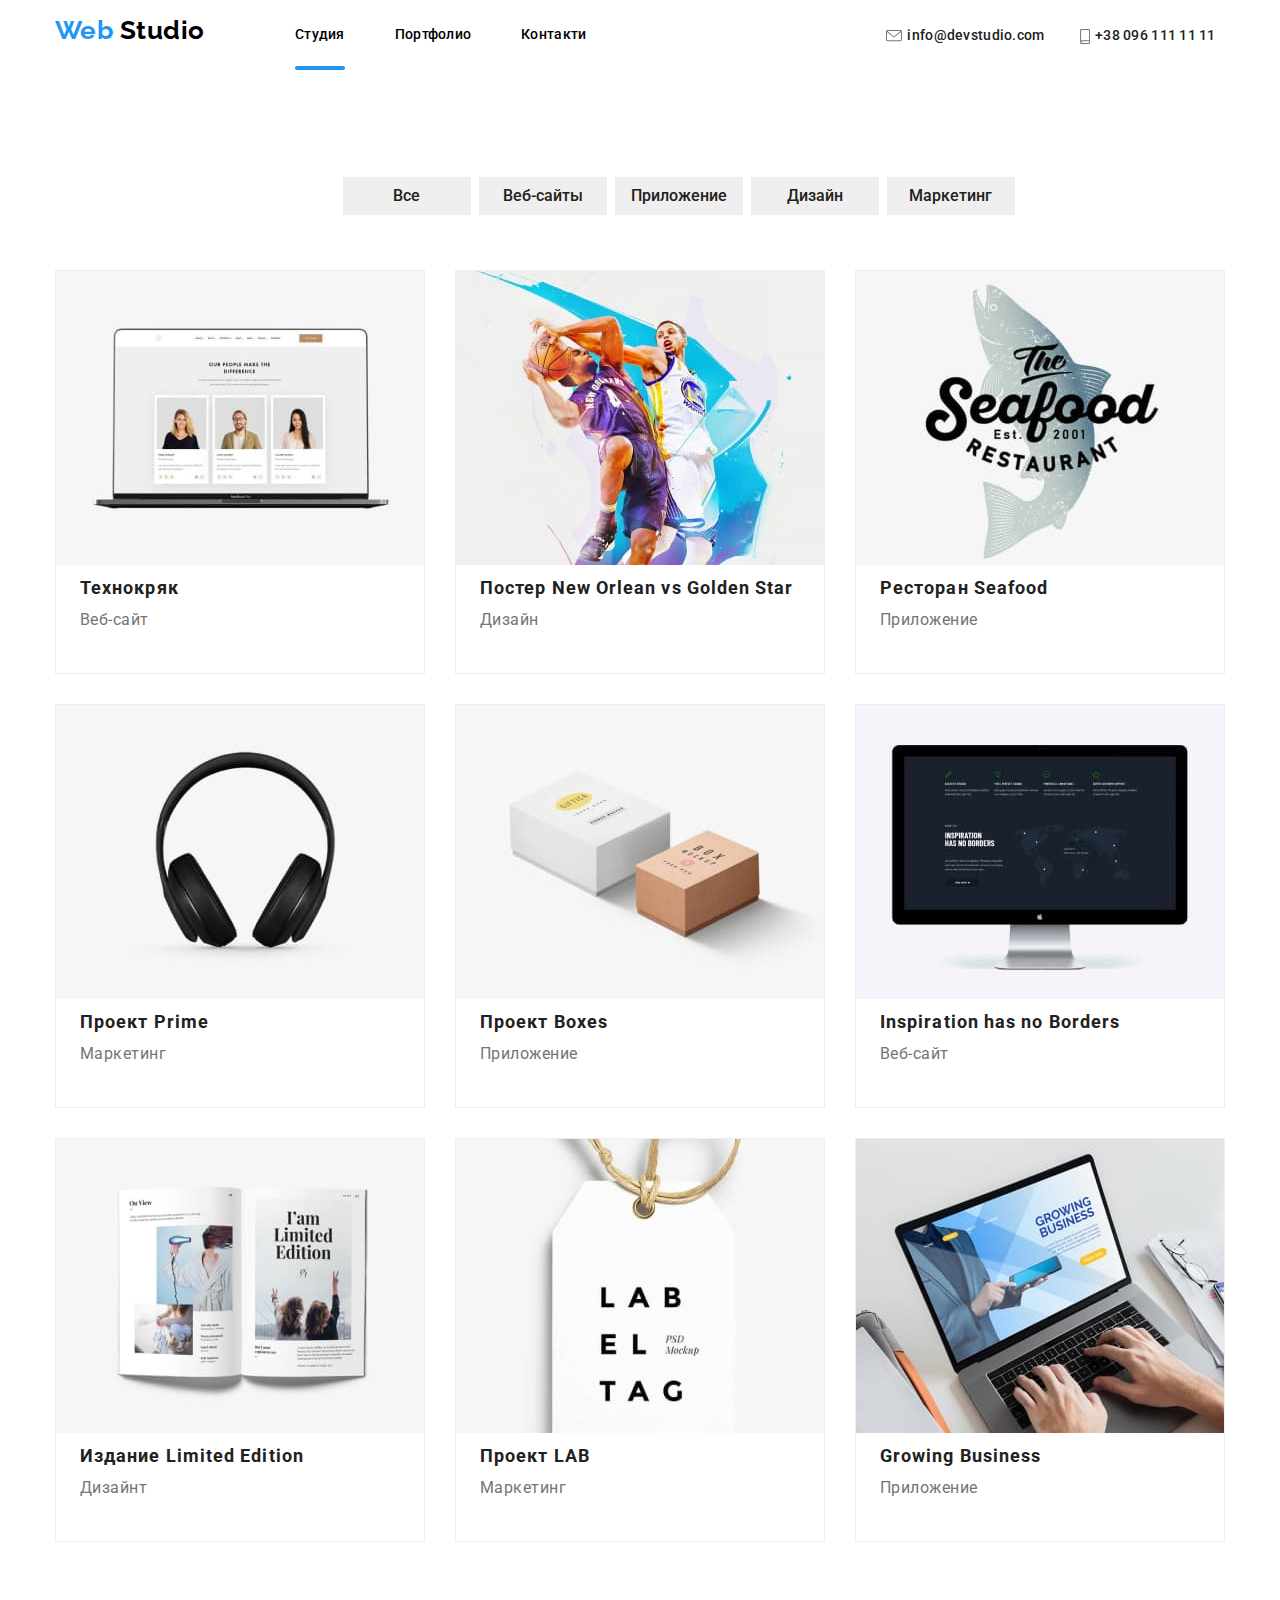
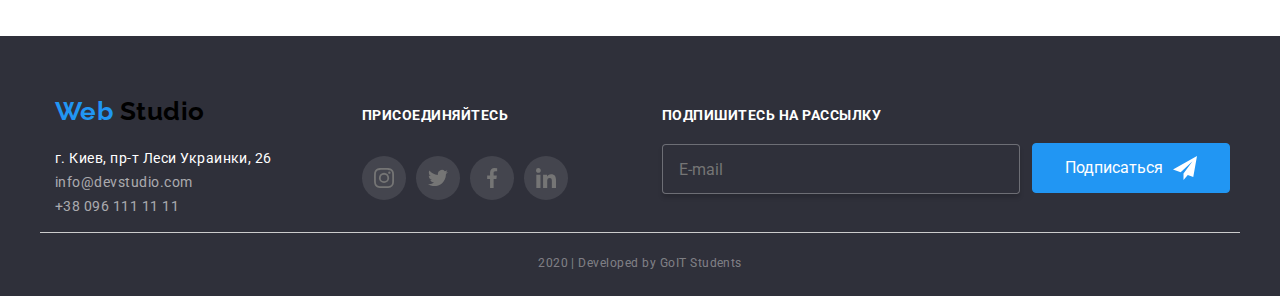
==== commit 4c1b496c: "work 8 - normal 6 container" ====
--- a/portfolio.html
+++ b/portfolio.html
@@ -15,7 +15,7 @@
                 <span class="logo-blue">Web</span>
                 <span class="logo-black">Studio</span>
             </a>
-            <button type="button" class="menu-button is-open" aria-expanded="false" aria-controls="menu-container" data-menu-button>
+            <button type="button" class="menu-button" aria-expanded="false" aria-controls="menu-container" data-menu-button>
                 <svg
                     width="24"
                     height="24"
@@ -25,12 +25,12 @@
                 </svg>
             </button>
             <div class="menu-container" id="menu-container" data-menu>
-                <ul class="site-nav list">
+                <ul class="site-nav list navigation">
                     <li class="item"><a href="./index.html" class="link current link-current">Студия</a></li>
                     <li class="item"><a href="./portfolio.html" class="link current">Портфолио</a></li>
                     <li class="item"><a href="" class="link current">Контакти</a></li>
                 </ul>
-                <address class="contacts">
+                <address class="contacts contactss">
                 <a href="mailto:info@devstudio.com" class="link contact">
                     <svg class="icon-mail" width="16" height="12">
                         <use href="./images/sprite.svg#mail"></use>
--- a/css/main.min.css
+++ b/css/main.min.css
@@ -1,2 +1,2 @@
-*{margin:0;padding:0;-webkit-box-sizing:border-box;box-sizing:border-box}body{background-color:#fff;color:#757575;font-family:Roboto;letter-spacing:.03em}.list{display:-webkit-box;display:-ms-flexbox;display:flex;padding-top:0;padding-bottom:0;padding-left:0;padding-right:0;list-style:none}.list-item{-webkit-box-sizing:border-box;box-sizing:border-box;margin-left:30px}.container{padding-left:15px;padding-right:15px;margin-left:auto;margin-right:auto}@media screen and (min-width: 480px){.container{width:480px}}@media screen and (min-width: 768px){.container{width:768px}}@media screen and (min-width: 1200px){.container{width:1200px}}a{text-decoration:none;-webkit-transition:color 250ms,cubic-bezier(0.4, 0, 0.2, 1),fill 250ms,cubic-bezier(0.4, 0, 0.2, 1);transition:color 250ms,cubic-bezier(0.4, 0, 0.2, 1),fill 250ms,cubic-bezier(0.4, 0, 0.2, 1)}a:hover{color:#2196F3}a:hover svg{fill:#2196F3}a:hover .icon{fill:#fff}.img{max-width:100%;display:block;height:auto}.container-header{display:-webkit-box;display:-ms-flexbox;display:flex;-webkit-box-align:center;-ms-flex-align:center;align-items:center;margin-left:auto;margin-right:auto;position:relative}@media screen and (min-width: 480px){.container-header{width:480px}}@media screen and (min-width: 768px){.container-header{width:768px}}@media screen and (min-width: 1200px){.container-header{width:1200px}}.container-nav{display:-webkit-box;display:-ms-flexbox;display:flex;-webkit-box-align:baseline;-ms-flex-align:baseline;align-items:baseline}.logo{width:153px;margin-top:15px;margin-right:85px;color:#000;font-family:Raleway;font-weight:700;font-size:26px;line-height:1.19}.logo-blue{color:#2196F3}.logo-black{color:#000}.menu-button{display:-webkit-inline-box;display:-ms-inline-flexbox;display:inline-flex;margin:0;padding:0;border:none}@media screen and (min-width: 480px){.menu-button{display:none}}.menu-button .icon-close{display:none}.menu-button.is-open .icon-close{display:block}.menu-button.is-open .icon-menu{display:none}.menu-container{display:-webkit-box;display:-ms-flexbox;display:flex;-webkit-box-align:baseline;-ms-flex-align:baseline;align-items:baseline;margin:auto}@media screen and (min-width: 480px){.menu-container{position:absolute;top:100%;left:0;width:100%;padding:20px;text-align:center}}.site-nav .item{margin-right:50px}.site-nav .item:last-child{margin-right:0}.site-nav .link{display:block;margin-top:32px;margin-bottom:32px;color:#000;font-weight:500;font-size:14px;line-height:1.14px;letter-spacing:.02em;-webkit-transition:color 250ms,cubic-bezier(0.4, 0, 0.2, 1);transition:color 250ms,cubic-bezier(0.4, 0, 0.2, 1)}.site-nav .link:hover,.site-nav .link:focus{color:#2196F3}.current{position:relative}.current::after{content:"";position:absolute;display:block;width:100%;height:4px;left:0;top:32px;border-radius:2px;background-color:#2196F3;-webkit-transition:opacity 250ms,cubic-bezier(0.4, 0, 0.2, 1);transition:opacity 250ms,cubic-bezier(0.4, 0, 0.2, 1);opacity:0}.current:hover::after,.current:focus::after{opacity:1}.link-current:after{content:"";position:absolute;display:block;height:4px;left:0;top:32px;border-bottom:2px solid #2196F3;opacity:1}.contacts{margin-left:315px}.contact{margin-right:30px;margin-top:32px;margin-bottom:32px;color:#212121;font-family:Roboto;font-weight:500;font-size:14px;line-height:1.14;letter-spacing:.02em;font-style:normal;-webkit-transition:color 250ms,cubic-bezier(0.4, 0, 0.2, 1);transition:color 250ms,cubic-bezier(0.4, 0, 0.2, 1)}.contact:last-child{margin-right:0}.contact:hover,.contact:focus{color:#2196F3}.icon-mail,.icon-tel{fill:#757575;margin-right:5px;vertical-align:middle}.section-hero{max-width:1600px;height:600px;display:-webkit-box;display:-ms-flexbox;display:flex;margin-left:auto;margin-right:auto;outline:1px solid black;background-color:#000;background-image:-webkit-gradient(linear, left top, right top, from(rgba(47,48,58,0.8)), to(rgba(47,48,58,0.8))),url("../images/Header.jpg");background-image:linear-gradient(to right, rgba(47,48,58,0.8), rgba(47,48,58,0.8)),url("../images/Header.jpg");background-repeat:no-repeat;background-position:center;background-size:cover}@media screen and (min-width: 480px){.section-hero{width:480px;background-position:center}}@media screen and (min-width: 768px){.section-hero{width:768px}}@media screen and (min-width: 1200px){.section-hero{width:1200px}}.container-hero{margin:auto;max-width:696px;text-align:center}.hero-title{margin-bottom:30px;color:#fff;font-weight:900;font-size:44px;line-height:1.36;text-align:center;letter-spacing:.06em;text-transform:uppercase}.button{display:inline-block;min-width:200px;height:50px;color:#fff;border:1px solid #2196F3;border-radius:4px;background-color:#2196F3;text-align:center}.button.primary{color:#fff;background:#2196F3}.button.secondary{color:#2196F3;background-color:#fff}.backdrop{position:fixed;width:1800px;height:1024px;left:0;top:0;background:rgba(0,0,0,0.2);padding:94px 15px;overflow-y:scroll}.is-hidden{visibility:hidden;opacity:0;pointer-events:visible}.form{padding:40px;background-color:#fff;border-radius:4px;-webkit-box-shadow:0px 2px 1px rgba(0,0,0,0.2),0px 1px 1px rgba(0,0,0,0.14),0px 1px 3px rgba(0,0,0,0.12);box-shadow:0px 2px 1px rgba(0,0,0,0.2),0px 1px 1px rgba(0,0,0,0.14),0px 1px 3px rgba(0,0,0,0.12);position:relative}@media screen and (min-width: 480px){.form{max-width:450px;height:609px;width:100%;position:absolute;top:50%;left:50%;-webkit-transform:translate(-50%, -50%);transform:translate(-50%, -50%)}}.close{position:absolute;width:30px;height:30px;top:8px;right:8px;background-color:#fff;border-radius:50%;border:1px solid rgba(33,33,33,0.2);-webkit-transform:translateX(-10%);transform:translateX(-10%);cursor:pointer}.icon-close{position:absolute;top:0;left:5px;-webkit-transform:translateY(30%);transform:translateY(30%)}.close:focus .icon-close{fill:#2196F3}.form-title{margin-bottom:30px;font-style:normal;font-weight:700;font-size:20px;line-height:23px;color:#212121;text-align:center}.form-field{margin-bottom:28px;position:relative}.form-label{position:absolute;top:50%;left:42px;font-size:14px;line-height:16px;letter-spacing:.01em;color:#757575;-webkit-transform:translateY(-50%);transform:translateY(-50%)}.form-input{width:100%;padding:12px 18px;border:1px solid rgba(33,33,33,0.2);-webkit-box-sizing:border-box;box-sizing:border-box;border-radius:4px;cursor:pointer}.form-input:focus+.form-label,.form-input:not(:placeholder-shown)+.form-label{color:#2196F3;-webkit-transform:translateY(-40px);transform:translateY(-40px);margin-left:-30px;-webkit-transition-duration:250ms;transition-duration:250ms}.form-input:placeholder-shown{background-color:#fff}.form-label:focus-within .form-input{outline:none;border-color:#2196F3}.form-icon{position:absolute;top:50%;left:16px;display:inline-block;width:18px;height:18px;-webkit-transform:translateY(-50%);transform:translateY(-50%);background-color:#fff}.form-input:focus ~ .form-icon{fill:#2196F3}.field-textarea{position:relative;margin-bottom:20px}.form-textarea{position:absolute;top:20%;left:16px;font-size:14px;line-height:16px;letter-spacing:.01em;color:#757575;-webkit-transform:translateY(-50%);transform:translateY(-50%);-webkit-transition:cubic-bezier(0.4, 0, 0.2, 1),-webkit-transform 250ms;transition:cubic-bezier(0.4, 0, 0.2, 1),-webkit-transform 250ms;transition:transform 250ms,cubic-bezier(0.4, 0, 0.2, 1);transition:transform 250ms,cubic-bezier(0.4, 0, 0.2, 1),-webkit-transform 250ms}.comment{width:370px;height:120px;padding:12px 16px;border:1px solid rgba(33,33,33,0.2);-webkit-box-sizing:border-box;box-sizing:border-box;border-radius:4px;cursor:pointer}.comment:focus+.form-textarea,.comment:not(:placeholder-shown)+.form-textarea{color:#2196F3;-webkit-transform:translateY(-45px);transform:translateY(-45px);margin-left:0;-webkit-transition-duration:250ms;transition-duration:250ms}.comment:placeholder-shown{background-color:#fff}.form-textarea:focus-within .comment{border-color:#2196F3;outline:none}.textarea{resize:none}.label{display:-webkit-box;display:-ms-flexbox;display:flex}.checkbox-box{position:relative}.checkbox-text{font-size:14px;line-height:24px;margin-left:20px}.checkbox{position:absolute;width:1px;height:1px;margin:-1px;border:0;padding:0;clip:rect(0 0 0 0);overflow:hidden}.icon-box{position:absolute;display:inline-block;width:16px;height:15px;top:5px;left:0;border:1px solid black;border-radius:2px;-webkit-box-align:center;-ms-flex-align:center;align-items:center}.checkbox:checked+.icon-box{border-color:#2196F3;background-color:#2196F3;background-image:url(../images/iconcheck.svg);background-size:contain;background-origin:border-box}.doc{color:#2196F3;-webkit-text-decoration-line:underline;text-decoration-line:underline}.form-button{margin-left:100px;margin-top:10px;cursor:pointer}.container-mesedg{display:-webkit-box;display:-ms-flexbox;display:flex;margin-left:auto;margin-right:auto;text-align:center;-webkit-box-pack:justify;-ms-flex-pack:justify;justify-content:space-between;padding-top:94px;padding-bottom:94px}@media screen and (min-width: 480px){.container-mesedg{width:480px}}@media screen and (min-width: 768px){.container-mesedg{width:768px}}@media screen and (min-width: 1200px){.container-mesedg{width:1200px}}.mesedg{width:calc((100% - 30px * 3) / 4);margin-right:30px;margin-left:0;-webkit-box-pack:center;-ms-flex-pack:center;justify-content:center;-webkit-box-align:center;-ms-flex-align:center;align-items:center}.mesedg:last-child{margin-right:0}.icon-mesedg{width:270px;height:120px;background:#F5F4FA;border-radius:4px;padding-top:25px;padding-bottom:25px}.section-title{width:270px;text-align:left;margin-bottom:10px;color:#212121;font-weight:700;font-size:14px;line-height:1.14;text-transform:uppercase}.section-text{width:270px;text-align:left;color:#757575;font-weight:400;font-size:14px;line-height:1.71}.container-robota{padding-top:94px;padding-bottom:94px}@media screen and (max-width: 1200px){.container-robota{display:none}}.section-titles{margin-bottom:50px;color:#212121;font-weight:700;font-size:36px;line-height:1.17;text-align:center}.program{width:calc((100% - 30px * 2) / 3);margin-right:30px;margin-left:0;position:relative}.foto-program{width:370px;height:294px}.program-cod{position:absolute;top:294px;left:0;width:370px;height:70px;background-color:rgba(47,48,58,0.8);-webkit-transform:translateY(-100%);transform:translateY(-100%)}.section-cod{display:-webkit-box;display:-ms-flexbox;display:flex;margin-top:27px;margin-bottom:27px;color:#fff;font-weight:700;font-size:14px;line-height:16px;text-align:center;text-transform:uppercase;-webkit-box-pack:center;-ms-flex-pack:center;justify-content:center;-webkit-box-align:center;-ms-flex-align:center;align-items:center}.container-comanda{margin-left:auto;margin-right:auto;text-align:center;padding-top:94px;padding-bottom:94px}@media screen and (min-width: 480px){.container-comanda{width:480px;display:-webkit-box;display:-ms-flexbox;display:flex;-ms-flex-wrap:wrap;flex-wrap:wrap}}.list-comanda{list-style:none}.fotos{width:calc((100% - 30px * 3) / 4);margin-right:30px;margin-left:0;-webkit-box-shadow:0px 2px 1px rgba(0,0,0,0.2),0px 1px 1px rgba(0,0,0,0.14),0px 1px 3px rgba(0,0,0,0.12);box-shadow:0px 2px 1px rgba(0,0,0,0.2),0px 1px 1px rgba(0,0,0,0.14),0px 1px 3px rgba(0,0,0,0.12)}@media screen and (min-width: 480px){.fotos{width:450px}}@media screen and (min-width: 768px){.fotos{width:354px}}@media screen and (min-width: 1200px){.fotos{width:270px}}@media screen and (max-width: 767px){.fotos:not(:last-child){margin-bottom:30px}}.fotos:last-child{margin-right:0}.foto-name{width:270px;height:260px;margin-bottom:30px}.section-name{margin-bottom:10px;margin-right:auto;margin-left:auto;color:#212121;font-weight:500;font-size:16px;line-height:1.19;text-align:center}.section-tex{margin-bottom:16px;margin-left:auto;margin-right:auto;color:#757575;font-weight:400;font-size:14px;line-height:1.71;text-align:center}.list-name{width:206px;margin-bottom:24px;margin-left:32px}.social-link{display:-webkit-inline-box;display:-ms-inline-flexbox;display:inline-flex;width:44px;height:44px;border-radius:50%;background-color:#fff;-webkit-box-align:center;-ms-flex-align:center;align-items:center;padding-top:12px;-webkit-transition:background-color 250ms cubic-bezier(0.4, 0, 0.2, 1);transition:background-color 250ms cubic-bezier(0.4, 0, 0.2, 1)}.social-link:hover{background-color:#2196F3}.icon{fill:#757575}.container-client{margin-left:auto;margin-right:auto;text-align:center;padding-top:94px;padding-bottom:94px}@media screen and (min-width: 480px){.container-client{width:480px}}@media screen and (min-width: 768px){.container-client{display:-webkit-box;display:-ms-flexbox;display:flex;-ms-flex-wrap:wrap;flex-wrap:wrap}}@media screen and (min-width: 1200px){.container-client{width:1200px}}.clients{display:-webkit-box;display:-ms-flexbox;display:flex;margin-left:auto;margin-right:auto}.client{width:170px;margin-right:30px;margin-left:0}.box-icon{display:-webkit-box;display:-ms-flexbox;display:flex;height:90px;border:0.1px solid #AFB1B8;border-radius:5%;-webkit-box-align:center;-ms-flex-align:center;align-items:center;padding-left:60px;-webkit-transition:border 250ms,cubic-bezier(0.4, 0, 0.2, 1);transition:border 250ms,cubic-bezier(0.4, 0, 0.2, 1)}.box-icon:hover{border:0.1px solid #2196F3;border-radius:5%}.icon-logo{fill:#757575}.footer{color:#fff;background-color:#2F303A}.page-footer{display:-webkit-box;display:-ms-flexbox;display:flex;-webkit-box-pack:justify;-ms-flex-pack:justify;justify-content:space-between;-webkit-box-align:baseline;-ms-flex-align:baseline;align-items:baseline;border-bottom:1px solid #ccc;margin-left:auto;margin-right:auto}@media screen and (min-width: 480px){.page-footer{width:480px}}@media screen and (min-width: 768px){.page-footer{width:768px}}@media screen and (min-width: 1200px){.page-footer{width:1200px}}.logo-footer{display:block;width:153px;margin-bottom:20px}.lis{list-style:none}.footer-address{width:231px;color:#fff;font-weight:400;font-size:14px;line-height:1.71;font-style:normal}.footer-contact{width:231px;color:rgba(255,255,255,0.6);font-weight:400;font-size:14px;line-height:1.71;font-style:normal}.inst{display:block;width:206px;margin-left:69px;margin-top:72px}.footer-title{color:#fff;font-weight:700;font-size:14px;line-height:1.14;text-transform:uppercase}.insts{width:145px}.list-icons{margin-right:10px}.icons{background:rgba(255,255,255,0.1);padding-left:12px}.forms{display:-webkit-box;display:-ms-flexbox;display:flex;width:570px;height:86px;margin-left:94px}.forms-mails{display:block}.forms-input{width:358px;height:50px;padding:15px 16px;border:1px solid rgba(255,255,255,0.3);-webkit-box-sizing:border-box;box-sizing:border-box;-webkit-box-shadow:0px 4px 4px rgba(0,0,0,0.15);box-shadow:0px 4px 4px rgba(0,0,0,0.15);border-radius:4px;background-color:#2F303A}.mails{margin-bottom:20px;padding-left:0}.submit{margin-top:35px}.buttons{display:-webkit-inline-box;display:-ms-inline-flexbox;display:inline-flex;border-radius:4px;padding:10px 32px;max-width:200px;height:50px;margin-left:12px;color:#fff;border:1px solid #2196F3;background-color:#2196F3;text-align:center;-webkit-box-align:center;-ms-flex-align:center;align-items:center;cursor:pointer}.icon-send{fill:#fff;margin-left:10px}.avtor{display:block;width:310px;padding-top:18px;padding-bottom:21px;margin:auto;color:rgba(255,255,255,0.4);font-size:12px;line-height:2;text-align:center}.container-work{margin-left:auto;margin-right:auto;text-align:center;padding-top:93px;padding-bottom:94px}@media screen and (min-width: 480px){.container-work{width:480px}}@media screen and (min-width: 768px){.container-work{width:768px}}@media screen and (min-width: 1200px){.container-work{width:1200px}}.wors{display:none}.list-work{display:-webkit-box;display:-ms-flexbox;display:flex;-ms-flex-wrap:wrap;flex-wrap:wrap;margin:15px 8px}@media screen and (min-width: 480px){.list-work{width:480px;-ms-flex-wrap:nowrap;flex-wrap:nowrap}}@media screen and (min-width: 768px){.list-work{width:768px;-ms-flex-wrap:nowrap;flex-wrap:nowrap}}.work-buttons{width:611px;margin-bottom:34px;margin-left:auto;margin-right:auto}@media screen and (max-width: 480px){.work-buttons{width:362px}}.list-button{margin-right:8px;margin-left:0}.work-button{min-width:128px;height:38px;margin-bottom:15px;color:#212121;font-weight:500;font-size:16px;line-height:1.62;text-align:center;border:none;cursor:pointer;-webkit-transition:background-color 250ms cubic-bezier(0.4, 0, 0.2, 1) color 250ms cubic-bezier(0.4, 0, 0.2, 1);transition:background-color 250ms cubic-bezier(0.4, 0, 0.2, 1) color 250ms cubic-bezier(0.4, 0, 0.2, 1)}.work-button:hover,.work-button:focus{color:#fff;background-color:#2196F3}.flex-container{display:-webkit-box;display:-ms-flexbox;display:flex;-ms-flex-wrap:wrap;flex-wrap:wrap;margin:-15px}@media screen and (min-width: 480px){.flex-container{width:480px}}@media screen and (min-width: 768px){.flex-container{width:768px}}@media screen and (min-width: 1200px){.flex-container{width:1200px}}.flex-element{width:370px;height:404px;margin:15px;border:1px solid #eee;overflow:hidden;position:relative}@media screen and (min-width: 480px){.flex-element{width:480px;margin:30px 15px}}@media screen and (min-width: 768px){.flex-element{width:calc((100% - 2 * 30) / 4)}}@media screen and (min-width: 1200px){.flex-element{width:1200px}}.product-foto{background-color:rgba(255,255,255,0.4);overflow:hidden;position:relative}.product-foto::before{display:inline-block;content:"";position:absolute;top:0;left:0;width:100%;height:100%;background-color:rgba(33,150,243,0.9);-webkit-transform:translateY(100%);transform:translateY(100%);-webkit-transition:-webkit-transform 250ms cubic-bezier(0.4, 0, 0.2, 1);transition:-webkit-transform 250ms cubic-bezier(0.4, 0, 0.2, 1);transition:transform 250ms cubic-bezier(0.4, 0, 0.2, 1);transition:transform 250ms cubic-bezier(0.4, 0, 0.2, 1), -webkit-transform 250ms cubic-bezier(0.4, 0, 0.2, 1);opacity:0}.flex-element:hover .product-foto::before{-webkit-transform:translateY(0);transform:translateY(0);opacity:1}.product-overlay{position:absolute;padding-top:63px;left:0;top:0;width:100%;height:100%;-webkit-transform:translateY(100%);transform:translateY(100%);-webkit-transition:-webkit-transform 250ms cubic-bezier(0.4, 0, 0.2, 1);transition:-webkit-transform 250ms cubic-bezier(0.4, 0, 0.2, 1);transition:transform 250ms cubic-bezier(0.4, 0, 0.2, 1);transition:transform 250ms cubic-bezier(0.4, 0, 0.2, 1), -webkit-transform 250ms cubic-bezier(0.4, 0, 0.2, 1);opacity:0}.flex-element:hover .product-overlay{-webkit-transform:translateY(0);transform:translateY(0);opacity:1;-webkit-box-shadow:1px 4px 6px rgba(0,0,0,0.16),0px 4px 4px rgba(0,0,0,0.06),0px 1px 1px rgba(0,0,0,0.12);box-shadow:1px 4px 6px rgba(0,0,0,0.16),0px 4px 4px rgba(0,0,0,0.06),0px 1px 1px rgba(0,0,0,0.12)}.work-title{width:322px;margin-top:0;margin-bottom:4px;margin-right:24px;margin-left:24px;color:#212121;font-weight:700;font-size:18px;line-height:2.0;letter-spacing:.06em;text-align:left}.work-name{width:322px;margin-top:0;margin-bottom:20px;margin-right:24px;margin-left:24px;color:#757575;font-weight:400;font-size:16px;line-height:1.187;text-align:left}.text{width:332px;margin-top:auto;margin-bottom:auto;margin-right:24px;margin-left:24px;color:#fff;font-weight:400;font-size:18px;line-height:1.56;text-align:left}
+*{margin:0;padding:0;-webkit-box-sizing:border-box;box-sizing:border-box}body{background-color:#fff;color:#757575;font-family:Roboto;letter-spacing:.03em}.list{display:-webkit-box;display:-ms-flexbox;display:flex;padding-top:0;padding-bottom:0;padding-left:0;padding-right:0;list-style:none}.list-item{-webkit-box-sizing:border-box;box-sizing:border-box;margin-left:30px}.container{padding-left:15px;padding-right:15px;margin-left:auto;margin-right:auto}@media screen and (min-width: 480px){.container{width:480px}}@media screen and (min-width: 768px){.container{width:768px}}@media screen and (min-width: 1200px){.container{width:1200px}}a{text-decoration:none;-webkit-transition:color 250ms,cubic-bezier(0.4, 0, 0.2, 1),fill 250ms,cubic-bezier(0.4, 0, 0.2, 1);transition:color 250ms,cubic-bezier(0.4, 0, 0.2, 1),fill 250ms,cubic-bezier(0.4, 0, 0.2, 1)}a:hover{color:#2196F3}a:hover svg{fill:#2196F3}a:hover .icon{fill:#fff}.img{max-width:100%;display:block;height:auto}.container-header{display:-webkit-box;display:-ms-flexbox;display:flex;-webkit-box-align:center;-ms-flex-align:center;align-items:center;margin-left:auto;margin-right:auto;position:relative}.container-nav{display:-webkit-box;display:-ms-flexbox;display:flex;-webkit-box-align:baseline;-ms-flex-align:baseline;align-items:baseline;-webkit-box-pack:justify;-ms-flex-pack:justify;justify-content:space-between}.logo{width:153px;margin-top:15px;margin-right:85px;color:#000;font-family:Raleway;font-weight:700;font-size:26px;line-height:1.19}.logo-blue{color:#2196F3}.logo-black{color:#000}.menu-button{display:-webkit-inline-box;display:-ms-inline-flexbox;display:inline-flex;margin:0;padding:0;border:none}@media screen and (min-width: 768px){.menu-button{display:none}}.menu-button .icon-close{display:none}.menu-button.is-open .icon-close{display:block}.menu-button.is-open .icon-menu{display:none}.menu-container{padding:2px;text-align:center;font-size:20px}@media screen and (max-width: 767px){.menu-container{display:none;position:absolute;top:100%;left:0;width:480px;height:453px;background-color:#fff}.menu-container.is-open{display:block}}@media screen and (min-width: 768px){.menu-container{display:-webkit-box;display:-ms-flexbox;display:flex;-webkit-box-pack:justify;-ms-flex-pack:justify;justify-content:space-between;-webkit-box-flex:1;-ms-flex-positive:1;flex-grow:1}}@media screen and (max-width: 767px){.navigation{display:block;margin-top:120px;margin-bottom:60px}}@media screen and (max-width: 767px){.contacts{margin-left:0;-ms-flex-wrap:wrap;flex-wrap:wrap;font-size:18px;line-height:21px}}@media screen and (min-width: 768px){.contacts{display:block;margin-top:10px;margin-left:100px}}@media screen and (min-width: 1200px){.contacts{margin-top:20px;margin-left:300px}}.site-nav .item{margin-right:50px}@media screen and (max-width: 768px){.site-nav .item{margin-right:0}}.site-nav .item:last-child{margin-right:0}.site-nav .link{display:block;margin-top:32px;margin-bottom:32px;color:#000;font-weight:500;font-size:14px;line-height:1.14px;letter-spacing:.02em;-webkit-transition:color 250ms,cubic-bezier(0.4, 0, 0.2, 1);transition:color 250ms,cubic-bezier(0.4, 0, 0.2, 1)}@media screen and (max-width: 767px){.site-nav .link{line-height:21px;font-size:18px}}.site-nav .link:hover,.site-nav .link:focus{color:#2196F3}.current{position:relative}.current::after{content:"";position:absolute;display:block;width:100%;height:4px;left:0;top:32px;border-radius:2px;background-color:#2196F3;-webkit-transition:opacity 250ms,cubic-bezier(0.4, 0, 0.2, 1);transition:opacity 250ms,cubic-bezier(0.4, 0, 0.2, 1);opacity:0}.current:hover::after,.current:focus::after{opacity:1}.link-current:after{content:"";position:absolute;display:block;height:4px;left:0;top:32px;border-bottom:2px solid #2196F3;opacity:1}@media screen and (max-width: 768px){.link-current:after{display:none}}.contact{margin-right:30px;margin-top:32px;margin-bottom:32px;color:#212121;font-family:Roboto;font-weight:500;font-size:14px;line-height:1.14;letter-spacing:.02em;font-style:normal;-webkit-transition:color 250ms,cubic-bezier(0.4, 0, 0.2, 1);transition:color 250ms,cubic-bezier(0.4, 0, 0.2, 1)}@media screen and (max-width: 767px){.contact{display:block;margin:0;margin-bottom:16px}}@media screen and (min-width: 768px){.contact{margin-left:0;margin-bottom:10px}}.contact:last-child{margin-right:0}.contact:hover,.contact:focus{color:#2196F3}.icon-mail,.icon-tel{fill:#757575;margin-right:5px;vertical-align:middle}.section-hero{max-width:1600px;height:600px;display:-webkit-box;display:-ms-flexbox;display:flex;margin-left:auto;margin-right:auto;outline:1px solid black;background-color:#000;background-image:-webkit-gradient(linear, left top, right top, from(rgba(47,48,58,0.8)), to(rgba(47,48,58,0.8))),url("../images/Header.jpg");background-image:linear-gradient(to right, rgba(47,48,58,0.8), rgba(47,48,58,0.8)),url("../images/Header.jpg");background-repeat:no-repeat;background-position:center;background-size:cover}@media screen and (min-width: 480px){.section-hero{width:480px;background-position:center}}@media screen and (min-width: 768px){.section-hero{width:768px}}@media screen and (min-width: 1200px){.section-hero{width:1200px}}.container-hero{margin:auto;max-width:696px;text-align:center}.hero-title{margin-bottom:30px;color:#fff;font-weight:900;font-size:44px;line-height:1.36;text-align:center;letter-spacing:.06em;text-transform:uppercase}.button{display:inline-block;min-width:200px;height:50px;color:#fff;border:1px solid #2196F3;border-radius:4px;background-color:#2196F3;text-align:center}.button.primary{color:#fff;background:#2196F3}.button.secondary{color:#2196F3;background-color:#fff}.backdrop{position:fixed;width:1800px;height:1024px;left:0;top:0;background:rgba(0,0,0,0.2);padding:94px 15px;overflow-y:scroll}.is-hidden{visibility:hidden;opacity:0;pointer-events:visible}.form{padding:40px;background-color:#fff;border-radius:4px;-webkit-box-shadow:0px 2px 1px rgba(0,0,0,0.2),0px 1px 1px rgba(0,0,0,0.14),0px 1px 3px rgba(0,0,0,0.12);box-shadow:0px 2px 1px rgba(0,0,0,0.2),0px 1px 1px rgba(0,0,0,0.14),0px 1px 3px rgba(0,0,0,0.12);position:relative}@media screen and (min-width: 480px){.form{max-width:450px;height:609px;width:100%;position:absolute;top:50%;left:14%;-webkit-transform:translate(-50%, -14%);transform:translate(-50%, -14%)}}.close{position:absolute;width:30px;height:30px;top:8px;right:8px;background-color:#fff;border-radius:50%;border:1px solid rgba(33,33,33,0.2);-webkit-transform:translateX(-10%);transform:translateX(-10%);cursor:pointer}.icon-close{position:absolute;top:0;left:5px;-webkit-transform:translateY(30%);transform:translateY(30%)}.close:focus .icon-close{fill:#2196F3}.form-title{margin-bottom:30px;font-style:normal;font-weight:700;font-size:20px;line-height:23px;color:#212121;text-align:center}.form-field{margin-bottom:28px;position:relative}.form-label{position:absolute;top:50%;left:42px;font-size:14px;line-height:16px;letter-spacing:.01em;color:#757575;-webkit-transform:translateY(-50%);transform:translateY(-50%)}.form-input{width:100%;padding:12px 18px;border:1px solid rgba(33,33,33,0.2);-webkit-box-sizing:border-box;box-sizing:border-box;border-radius:4px;cursor:pointer}.form-input:focus+.form-label,.form-input:not(:placeholder-shown)+.form-label{color:#2196F3;-webkit-transform:translateY(-40px);transform:translateY(-40px);margin-left:-30px;-webkit-transition-duration:250ms;transition-duration:250ms}.form-input:placeholder-shown{background-color:#fff}.form-label:focus-within .form-input{outline:none;border-color:#2196F3}.form-icon{position:absolute;top:50%;left:16px;display:inline-block;width:18px;height:18px;-webkit-transform:translateY(-50%);transform:translateY(-50%);background-color:#fff}.form-input:focus ~ .form-icon{fill:#2196F3}.field-textarea{position:relative;margin-bottom:20px}.form-textarea{position:absolute;top:20%;left:16px;font-size:14px;line-height:16px;letter-spacing:.01em;color:#757575;-webkit-transform:translateY(-50%);transform:translateY(-50%);-webkit-transition:cubic-bezier(0.4, 0, 0.2, 1),-webkit-transform 250ms;transition:cubic-bezier(0.4, 0, 0.2, 1),-webkit-transform 250ms;transition:transform 250ms,cubic-bezier(0.4, 0, 0.2, 1);transition:transform 250ms,cubic-bezier(0.4, 0, 0.2, 1),-webkit-transform 250ms}.comment{width:370px;height:120px;padding:12px 16px;border:1px solid rgba(33,33,33,0.2);-webkit-box-sizing:border-box;box-sizing:border-box;border-radius:4px;cursor:pointer}.comment:focus+.form-textarea,.comment:not(:placeholder-shown)+.form-textarea{color:#2196F3;-webkit-transform:translateY(-45px);transform:translateY(-45px);margin-left:0;-webkit-transition-duration:250ms;transition-duration:250ms}.comment:placeholder-shown{background-color:#fff}.form-textarea:focus-within .comment{border-color:#2196F3;outline:none}.textarea{resize:none}.label{display:-webkit-box;display:-ms-flexbox;display:flex}.checkbox-box{position:relative}.checkbox-text{font-size:14px;line-height:24px;margin-left:20px}.checkbox{position:absolute;width:1px;height:1px;margin:-1px;border:0;padding:0;clip:rect(0 0 0 0);overflow:hidden}.icon-box{position:absolute;display:inline-block;width:16px;height:15px;top:5px;left:0;border:1px solid black;border-radius:2px;-webkit-box-align:center;-ms-flex-align:center;align-items:center}.checkbox:checked+.icon-box{border-color:#2196F3;background-color:#2196F3;background-image:url(../images/iconcheck.svg);background-size:contain;background-origin:border-box}.doc{color:#2196F3;-webkit-text-decoration-line:underline;text-decoration-line:underline}.form-button{margin-left:100px;margin-top:10px;cursor:pointer}.container-mesedg{display:-webkit-box;display:-ms-flexbox;display:flex;margin-left:auto;margin-right:auto;text-align:center;-webkit-box-pack:justify;-ms-flex-pack:justify;justify-content:space-between;padding-top:94px;padding-bottom:94px}.list-mesedg{-ms-flex-wrap:wrap;flex-wrap:wrap}.mesedg{margin-right:30px;margin-left:0;-webkit-box-pack:center;-ms-flex-pack:center;justify-content:center;-webkit-box-align:center;-ms-flex-align:center;align-items:center}@media screen and (max-width: 480px){.mesedg{width:450px;margin:15px}}@media screen and (max-width: 768px){.mesedg{width:354px;margin-bottom:15px}}@media screen and (min-width: 1200px){.mesedg{width:calc((100% - 30px * 3) / 4)}}.mesedg:last-child{margin-right:0}.icon-mesedg{width:270px;height:120px;background:#F5F4FA;border-radius:4px;padding-top:25px;padding-bottom:25px;margin-bottom:30px}.section-title{width:270px;text-align:left;margin-bottom:10px;color:#212121;font-weight:700;font-size:14px;line-height:1.14;text-transform:uppercase}.section-text{width:270px;text-align:left;color:#757575;font-weight:400;font-size:14px;line-height:1.71}.container-robota{padding-top:94px;padding-bottom:94px}@media screen and (max-width: 1200px){.container-robota{display:none}}.section-titles{margin-bottom:50px;color:#212121;font-weight:700;font-size:36px;line-height:1.17;text-align:center}@media screen and (min-width: 480px){.section-titles{width:480px}}@media screen and (min-width: 768px){.section-titles{width:768px}}@media screen and (min-width: 1200px){.section-titles{width:1200px}}.program{width:calc((100% - 30px * 2) / 3);margin-right:30px;margin-left:0;position:relative}.foto-program{width:370px;height:294px}.program-cod{position:absolute;top:294px;left:0;width:370px;height:70px;background-color:rgba(47,48,58,0.8);-webkit-transform:translateY(-100%);transform:translateY(-100%)}.section-cod{display:-webkit-box;display:-ms-flexbox;display:flex;margin-top:27px;margin-bottom:27px;color:#fff;font-weight:700;font-size:14px;line-height:16px;text-align:center;text-transform:uppercase;-webkit-box-pack:center;-ms-flex-pack:center;justify-content:center;-webkit-box-align:center;-ms-flex-align:center;align-items:center}.container-comanda{margin-left:auto;margin-right:auto;text-align:center;padding-top:94px;padding-bottom:94px}.list-comanda{list-style:none;-ms-flex-wrap:wrap;flex-wrap:wrap}.fotos{margin-right:30px;margin-left:0;-webkit-box-shadow:0px 2px 1px rgba(0,0,0,0.2),0px 1px 1px rgba(0,0,0,0.14),0px 1px 3px rgba(0,0,0,0.12);box-shadow:0px 2px 1px rgba(0,0,0,0.2),0px 1px 1px rgba(0,0,0,0.14),0px 1px 3px rgba(0,0,0,0.12)}@media screen and (max-width: 480px){.fotos{width:450px;margin:15px}}@media screen and (max-width: 768px){.fotos{width:354px;margin-bottom:15px}}@media screen and (min-width: 1200px){.fotos{width:calc((100% - 30px * 3) / 4)}}.fotos:last-child{margin-right:0}.foto-name{width:270px;height:260px;margin-bottom:30px}.section-name{margin-bottom:10px;margin-right:auto;margin-left:auto;color:#212121;font-weight:500;font-size:16px;line-height:1.19;text-align:center}.section-tex{margin-bottom:16px;margin-left:auto;margin-right:auto;color:#757575;font-weight:400;font-size:14px;line-height:1.71;text-align:center}.list-name{width:206px;margin-bottom:24px;margin-left:32px}.social-link{display:-webkit-inline-box;display:-ms-inline-flexbox;display:inline-flex;width:44px;height:44px;border-radius:50%;background-color:#fff;-webkit-box-align:center;-ms-flex-align:center;align-items:center;padding-top:12px;-webkit-transition:background-color 250ms cubic-bezier(0.4, 0, 0.2, 1);transition:background-color 250ms cubic-bezier(0.4, 0, 0.2, 1)}.social-link:hover{background-color:#2196F3}.icon{fill:#757575}.container-client{margin-left:auto;margin-right:auto;text-align:center;padding-top:94px;padding-bottom:94px}.clients{display:-webkit-box;display:-ms-flexbox;display:flex;margin-left:auto;margin-right:auto;-ms-flex-wrap:wrap;flex-wrap:wrap}.client{width:170px;margin-left:0;margin-bottom:15px;margin-right:15px}@media screen and (max-width: 480px){.client{width:210px;margin:15px}}@media screen and (max-width: 768px){.client{width:226px;margin-bottom:15px}}@media screen and (max-width: 1200px){.client{width:170px;margin-right:15px}}.box-icon{display:-webkit-box;display:-ms-flexbox;display:flex;height:90px;border:0.1px solid #AFB1B8;border-radius:5%;-webkit-box-align:center;-ms-flex-align:center;align-items:center;padding-left:60px;-webkit-transition:border 250ms,cubic-bezier(0.4, 0, 0.2, 1);transition:border 250ms,cubic-bezier(0.4, 0, 0.2, 1)}.box-icon:hover{border:0.1px solid #2196F3;border-radius:5%}.icon-logo{fill:#757575}.footer{color:#fff;background-color:#2F303A}.page-footer{display:-webkit-box;display:-ms-flexbox;display:flex;-webkit-box-pack:justify;-ms-flex-pack:justify;justify-content:space-between;-webkit-box-align:baseline;-ms-flex-align:baseline;align-items:baseline;border-bottom:1px solid #ccc;margin-left:auto;margin-right:auto;-ms-flex-wrap:wrap;flex-wrap:wrap}@media screen and (max-width: 480px){.page-footer{width:480px}}@media screen and (min-width: 1200px){.page-footer{width:1200px;-ms-flex-wrap:nowrap;flex-wrap:nowrap}}.logo-footer{display:block;width:153px;margin-bottom:20px}.lis{list-style:none}.footer-address{width:231px;color:#fff;font-weight:400;font-size:14px;line-height:1.71;font-style:normal}.footer-contact{width:231px;color:rgba(255,255,255,0.6);font-weight:400;font-size:14px;line-height:1.71;font-style:normal}.inst{display:block;width:206px;margin-left:69px;margin-top:72px}.footer-title{color:#fff;font-weight:700;font-size:14px;line-height:1.14;text-transform:uppercase}.insts{width:145px}@media screen and (max-width: 480px){.insts{-webkit-box-align:center;-ms-flex-align:center;align-items:center}}.list-icons{margin-right:10px}.icons{background:rgba(255,255,255,0.1);padding-left:12px}.forms{display:-webkit-box;display:-ms-flexbox;display:flex;width:570px;height:86px;margin-left:94px;-ms-flex-wrap:wrap;flex-wrap:wrap}@media screen and (min-width: 1200px){.forms{width:1200px;-ms-flex-wrap:nowrap;flex-wrap:nowrap}}.forms-mails{display:block}.forms-input{width:358px;height:50px;padding:15px 16px;border:1px solid rgba(255,255,255,0.3);-webkit-box-sizing:border-box;box-sizing:border-box;-webkit-box-shadow:0px 4px 4px rgba(0,0,0,0.15);box-shadow:0px 4px 4px rgba(0,0,0,0.15);border-radius:4px;background-color:#2F303A}.mails{margin-bottom:20px;padding-left:0}@media screen and (max-width: 480px){.mails{-webkit-box-align:center;-ms-flex-align:center;align-items:center}}.submit{margin-top:35px}.buttons{display:-webkit-inline-box;display:-ms-inline-flexbox;display:inline-flex;border-radius:4px;padding:10px 32px;max-width:200px;height:50px;margin-left:12px;color:#fff;border:1px solid #2196F3;background-color:#2196F3;text-align:center;-webkit-box-align:center;-ms-flex-align:center;align-items:center;cursor:pointer}.icon-send{fill:#fff;margin-left:10px}.avtor{display:block;width:310px;padding-top:18px;padding-bottom:21px;margin:auto;color:rgba(255,255,255,0.4);font-size:12px;line-height:2;text-align:center}.container-work{margin-left:auto;margin-right:auto;text-align:center;padding-top:93px;padding-bottom:94px}.wors{display:none}.work-buttons{width:611px;margin-bottom:34px;margin-left:auto;margin-right:auto}@media screen and (max-width: 480px){.work-buttons{width:auto}}.list-work{display:-webkit-box;display:-ms-flexbox;display:flex;-ms-flex-wrap:wrap;flex-wrap:wrap;margin:15px 8px}@media screen and (min-width: 480px){.list-work{width:362px;-ms-flex-wrap:nowrap;flex-wrap:nowrap;margin-bottom:40px}}.list-button{margin-right:8px;margin-left:0}.work-button{min-width:128px;height:38px;margin-bottom:15px;color:#212121;font-weight:500;font-size:16px;line-height:1.62;text-align:center;border:none;cursor:pointer;-webkit-transition:background-color 250ms cubic-bezier(0.4, 0, 0.2, 1) color 250ms cubic-bezier(0.4, 0, 0.2, 1);transition:background-color 250ms cubic-bezier(0.4, 0, 0.2, 1) color 250ms cubic-bezier(0.4, 0, 0.2, 1)}.work-button:hover,.work-button:focus{color:#fff;background-color:#2196F3}.flex-container{display:-webkit-box;display:-ms-flexbox;display:flex;margin:-15px;-ms-flex-wrap:wrap;flex-wrap:wrap}.flex-element{width:370px;height:404px;margin:15px;border:1px solid #eee;overflow:hidden;position:relative}@media screen and (max-width: 480px){.flex-element{width:450px;margin:15px;-webkit-box-align:center;-ms-flex-align:center;align-items:center}}@media screen and (max-width: 768px){.flex-element{width:354;margin:15px}}.product-foto{background-color:rgba(255,255,255,0.4);overflow:hidden;position:relative}.product-foto::before{display:inline-block;content:"";position:absolute;top:0;left:0;width:100%;height:100%;background-color:rgba(33,150,243,0.9);-webkit-transform:translateY(100%);transform:translateY(100%);-webkit-transition:-webkit-transform 250ms cubic-bezier(0.4, 0, 0.2, 1);transition:-webkit-transform 250ms cubic-bezier(0.4, 0, 0.2, 1);transition:transform 250ms cubic-bezier(0.4, 0, 0.2, 1);transition:transform 250ms cubic-bezier(0.4, 0, 0.2, 1), -webkit-transform 250ms cubic-bezier(0.4, 0, 0.2, 1);opacity:0}.flex-element:hover .product-foto::before{-webkit-transform:translateY(0);transform:translateY(0);opacity:1}.product-overlay{position:absolute;padding-top:63px;left:0;top:0;width:100%;height:100%;-webkit-transform:translateY(100%);transform:translateY(100%);-webkit-transition:-webkit-transform 250ms cubic-bezier(0.4, 0, 0.2, 1);transition:-webkit-transform 250ms cubic-bezier(0.4, 0, 0.2, 1);transition:transform 250ms cubic-bezier(0.4, 0, 0.2, 1);transition:transform 250ms cubic-bezier(0.4, 0, 0.2, 1), -webkit-transform 250ms cubic-bezier(0.4, 0, 0.2, 1);opacity:0}.flex-element:hover .product-overlay{-webkit-transform:translateY(0);transform:translateY(0);opacity:1;-webkit-box-shadow:1px 4px 6px rgba(0,0,0,0.16),0px 4px 4px rgba(0,0,0,0.06),0px 1px 1px rgba(0,0,0,0.12);box-shadow:1px 4px 6px rgba(0,0,0,0.16),0px 4px 4px rgba(0,0,0,0.06),0px 1px 1px rgba(0,0,0,0.12)}.work-title{width:322px;margin-top:0;margin-bottom:4px;margin-right:24px;margin-left:24px;color:#212121;font-weight:700;font-size:18px;line-height:2.0;letter-spacing:.06em;text-align:left}.work-name{width:322px;margin-top:0;margin-bottom:20px;margin-right:24px;margin-left:24px;color:#757575;font-weight:400;font-size:16px;line-height:1.187;text-align:left}.text{width:332px;margin-top:auto;margin-bottom:auto;margin-right:24px;margin-left:24px;color:#fff;font-weight:400;font-size:18px;line-height:1.56;text-align:left}
 /*# sourceMappingURL=main.min.css.map */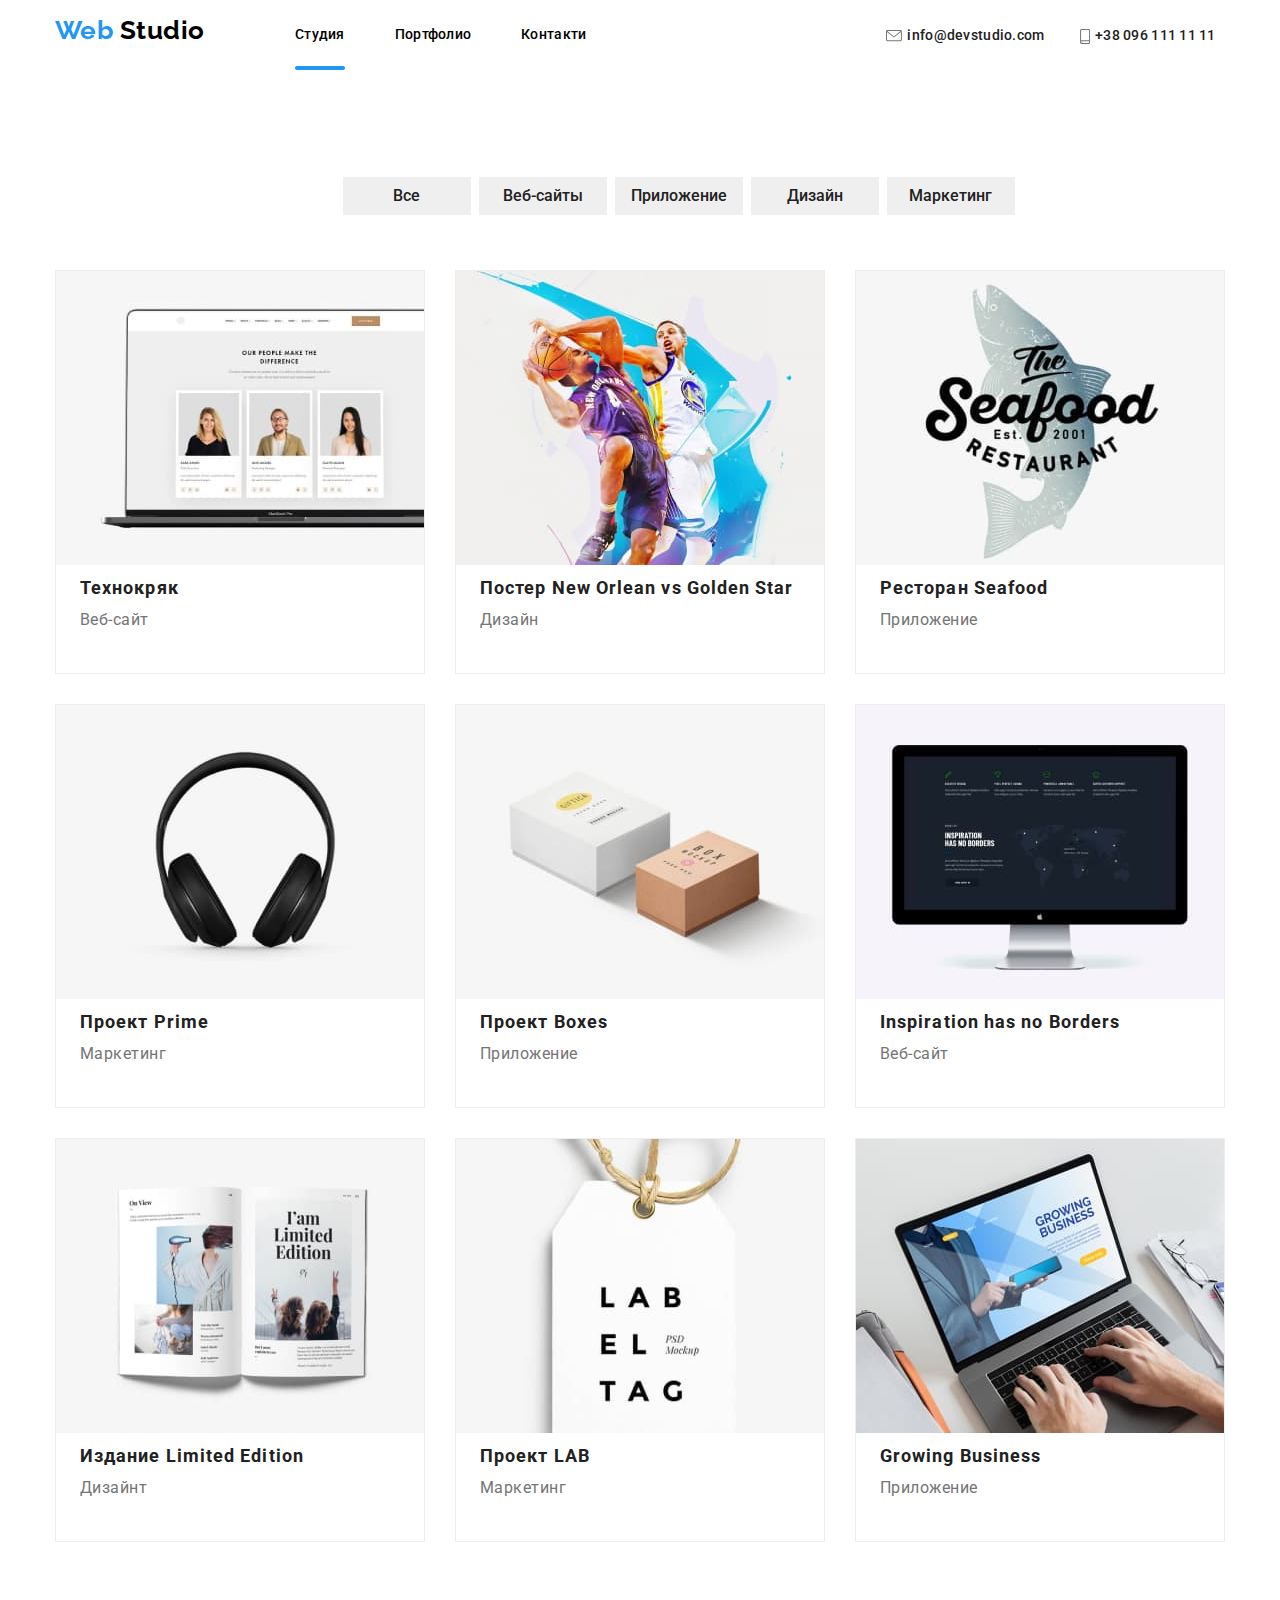
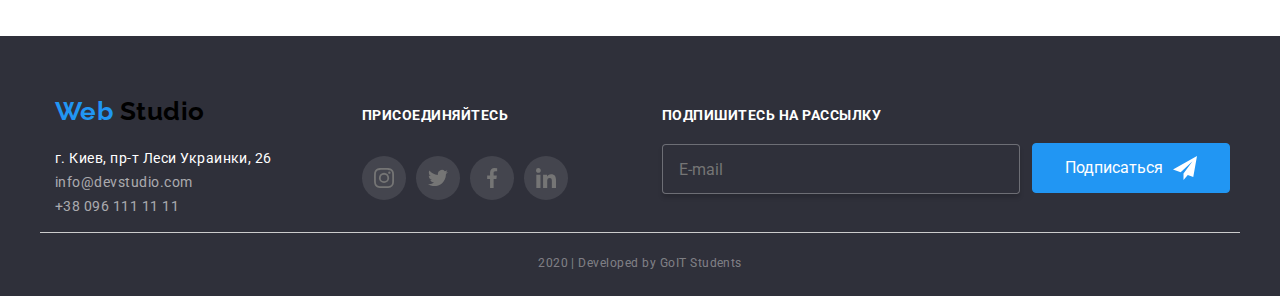
==== commit 1c38e823: "work  8 - foto 1" ====
--- a/portfolio.html
+++ b/portfolio.html
@@ -60,7 +60,7 @@
                     <li class="list-item flex-element">
                         <a href="">
                         <div class="product-foto">
-                            <img src="./images/portfolio1.jpg" alt="">
+                            <img srcset="./images/mob-tehnocrak.jpg 1x, ./images/mob-tehnocrak@2x.jpg 2x, ./images/tabl-tehnocrak.jpg 1x, ./images/tabl-tehnocrak@2x.jpg 2x, ./images/desk-tehnocrak.jpg 1x, ./images/desk-tehnocrak@2x.jpg 2x" src="./images/portfolio1.jpg" alt="">
                         </div>
                         <h2 class="work-title">Технокряк</h2>
                         <p class="work-name">Веб-сайт</p>
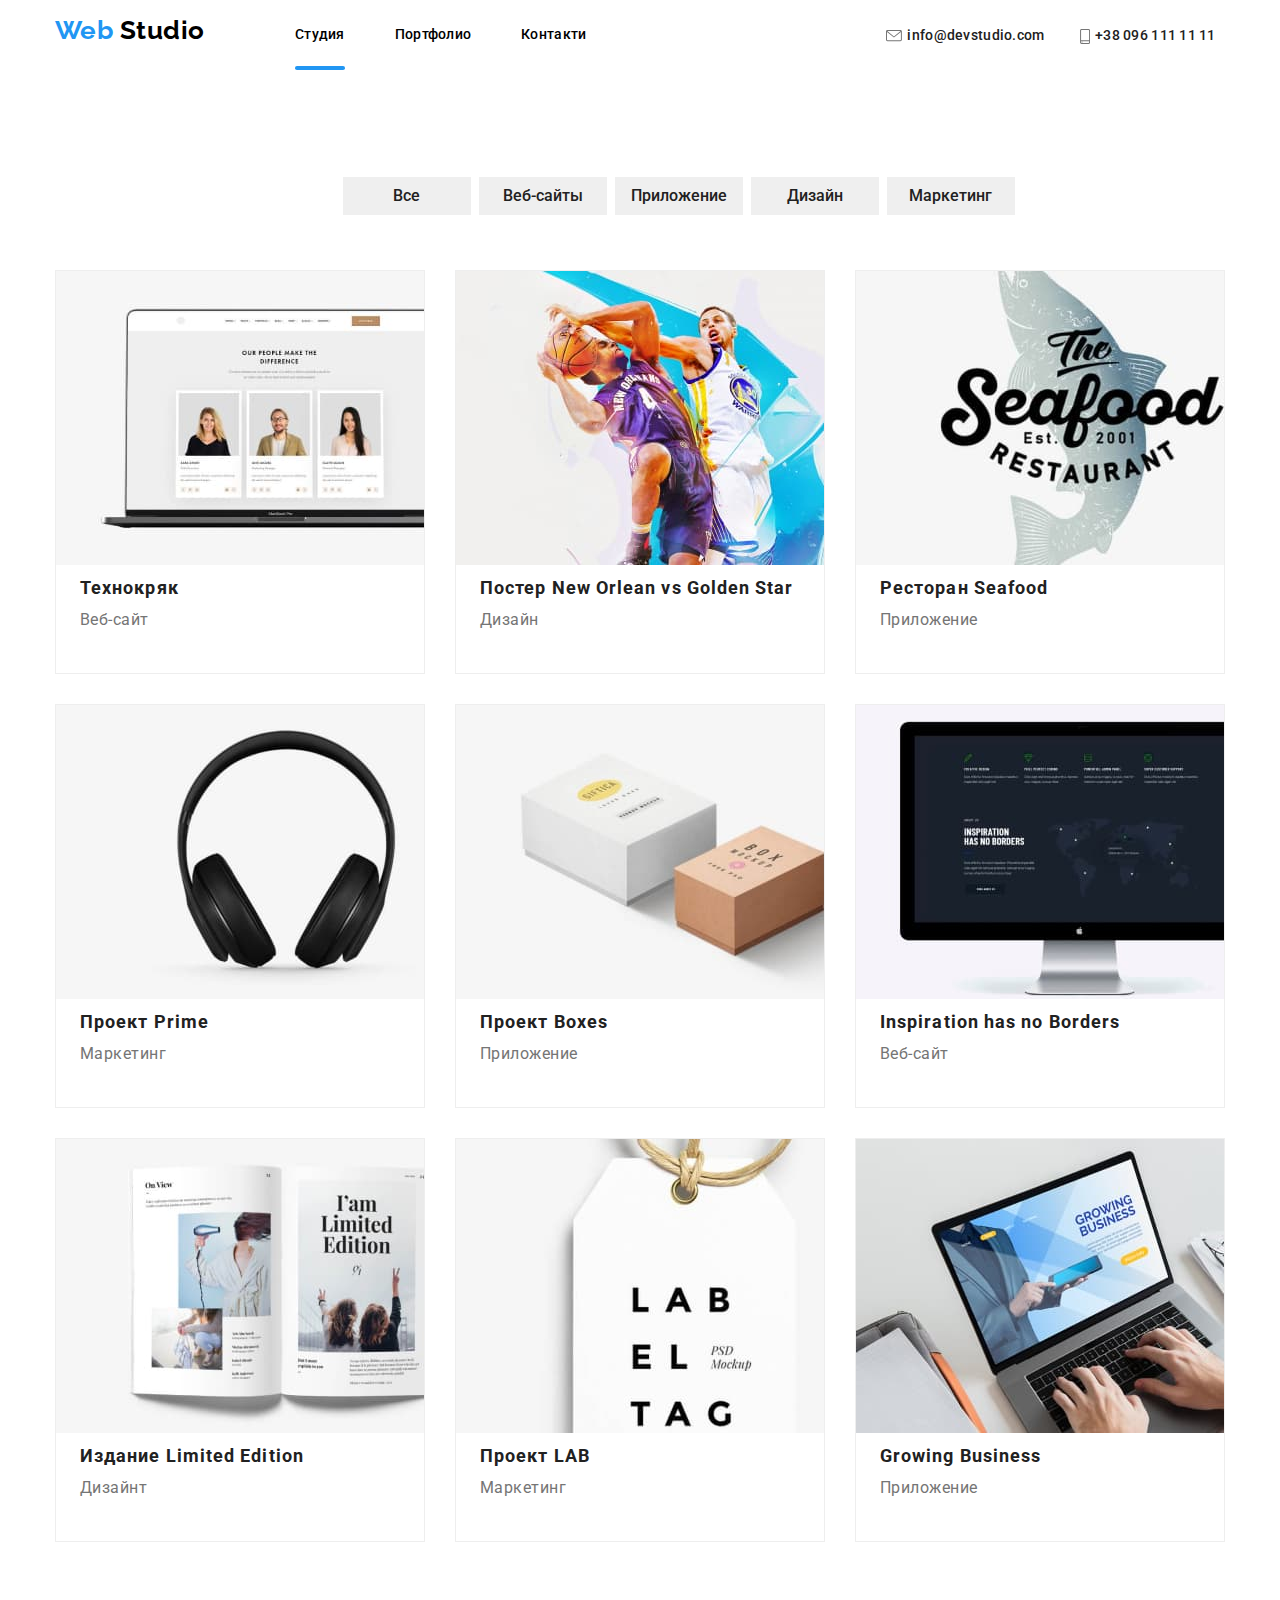
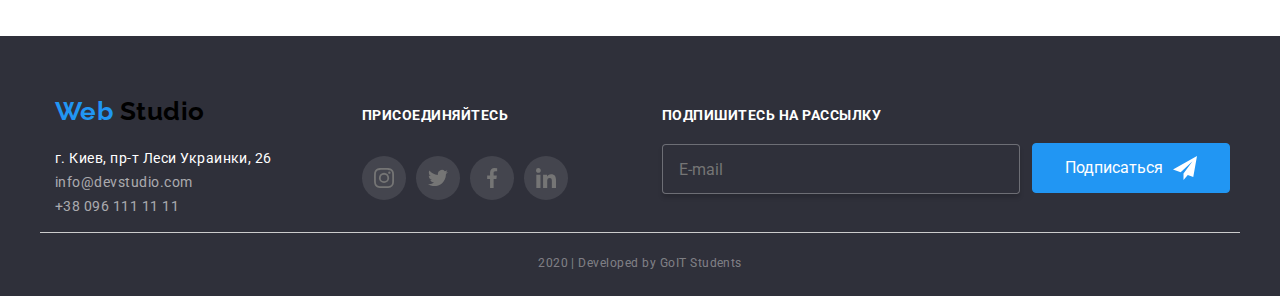
==== commit cd2c12dd: "work 8 - final 1" ====
--- a/portfolio.html
+++ b/portfolio.html
@@ -59,9 +59,9 @@
                 <ul class="list flex-container">
                     <li class="list-item flex-element">
                         <a href="">
-                        <div class="product-foto">
-                            <img srcset="./images/mob-tehnocrak.jpg 1x, ./images/mob-tehnocrak@2x.jpg 2x, ./images/tabl-tehnocrak.jpg 1x, ./images/tabl-tehnocrak@2x.jpg 2x, ./images/desk-tehnocrak.jpg 1x, ./images/desk-tehnocrak@2x.jpg 2x" src="./images/portfolio1.jpg" alt="">
-                        </div>
+                            <div class="product-foto">
+                                <img srcset="./images/mob-tehnocrak.jpg 1x, ./images/mob-tehnocrak@2x.jpg 2x, ./images/tabl-tehnocrak.jpg 1x, ./images/tabl-tehnocrak@2x.jpg 2x, ./images/desk-tehnocrak.jpg 1x, ./images/desk-tehnocrak@2x.jpg 2x" src="./images/portfolio1.jpg" alt="">
+                            </div>
                         <h2 class="work-title">Технокряк</h2>
                         <p class="work-name">Веб-сайт</p>
                         <div class="product-overlay">
@@ -72,7 +72,7 @@
                     <li class="list-item flex-element">
                         <a href="">
                             <div class="product-foto">
-                                <img src="./images/portfolio2.jpg" alt="">
+                                <img srcset="./images/mob-Poster-Golden-Star.jpg 1x, ./images/mob-Poster-Golden-Star@2x.jpg 2x, ./images/tabl-Poster-Golden-Star.jpg 1x, ./images/tabl-Poster-Golden-Star@2x.jpg 2x, ./images/desk-Poster-Golden-Star.jpg 1x, ./images/desk-Poster-Golden-Star@2x.jpg 2x" src="./images/portfolio2.jpg" alt="">
                             </div>
                         <h2 class="work-title">Постер New Orlean vs Golden Star</h2>
                         <p class="work-name">Дизайн</p>
@@ -84,7 +84,7 @@
                     <li class="list-item flex-element">
                         <a href="">
                             <div class="product-foto">
-                                <img src="./images/portfolio3.jpg" alt="">
+                                <img srcset="./images/mob-restaurant-Seafood.jpg 1x, ./images/mob-restaurant-Seafood@2x.jpg 2x, ./images/tabl-restaurant-Seafood.jpg 1x, ./images/tabl-restaurant-Seafood@2x.jpg 2x, ./images/desk-estaurant-Seafood.jpg 1x, ./images/desk-estaurant-Seafood@2x.jpg 2x" src="./images/portfolio3.jpg" alt="">
                             </div>
                         <h2 class="work-title">Ресторан Seafood</h2>
                         <p class="work-name">Приложение</p>
@@ -96,7 +96,7 @@
                     <li class="list-item flex-element">
                         <a href="">
                             <div class="product-foto">
-                                <img src="./images/portfolio4.jpg" alt="">
+                                <img srcset="./images/mob-Project-Prime.jpg 1x, ./images/mob-Project-Prime@2x.jpg 2x, ./images/tabl-Project-Prime.jpg 1x, ./images/tabl-Project-Prime@2x.jpg 2x, ./images/desk-Project-Prime.jpg 1x, ./images/desk-Project-Prime@2x.jpg 2x" src="./images/portfolio4.jpg" alt="">
                             </div>
                         <h2 class="work-title">Проект Prime</h2>
                         <p class="work-name">Маркетинг</p>
@@ -108,7 +108,7 @@
                     <li class="list-item flex-element">
                         <a href="">
                             <div class="product-foto">
-                                <img src="./images/portfolio5.jpg" alt="">
+                                <img srcset="./images/mob-Project-Boxes.jpg 1x, ./images/mob-Project-Boxes@2x.jpg 2x, ./images/tabl-Project-Boxes.jpg 1x, ./images/tabl-Project-Boxes@2x.jpg 2x, ./images/desk-Project-Boxes.jpg 1x, ./images/desk-Project-Boxes@2x.jpg 2x" src="./images/portfolio5.jpg" alt="">
                             </div>
                         <h2 class="work-title">Проект Boxes</h2>
                         <p class="work-name">Приложение</p>
@@ -120,7 +120,7 @@
                     <li class="list-item flex-element">
                         <a href="">
                             <div class="product-foto">
-                                <img src="./images/portfolio6.jpg" alt="">
+                                <img srcset="./images/mob-Inspiration-has-no-Borders.jpg 1x, ./images/mob-Inspiration-has-no-Borders@2x.jpg 2x, ./images/tabl-Inspiration-has-no-Borders.jpg 1x, ./images/tabl-Inspiration-has-no-Borders@2x.jpg 2x, ./images/desk-Inspiration-has-no-Borders.jpg 1x, ./images/desk-Inspiration-has-no-Borders@2x.jpg 2x" src="./images/portfolio6.jpg" alt="">
                             </div>
                         <h2 class="work-title">Inspiration has no Borders</h2>
                         <p class="work-name">Веб-сайт</p>
@@ -132,7 +132,7 @@
                     <li class="list-item flex-element">
                         <a href="">
                             <div class="product-foto">
-                                <img src="./images/portfolio7.jpg" alt="">
+                                <img srcset="./images/mob-Edition-Limited-Edition.jpg 1x, ./images/mob-Edition-Limited-Edition@2x.jpg 2x, ./images/tabl-Edition-Limited-Edition.jpg 1x, ./images/tabl-Edition-Limited-Edition@2x.jpg 2x, ./images/desk-Edition-Limited-Edition.jpg 1x, ./images/desk-Edition-Limited-Edition@2x.jpg 2x" src="./images/portfolio7.jpg" alt="">
                             </div>
                         <h2 class="work-title">Издание Limited Edition</h2>
                         <p class="work-name">Дизайнт</p>
@@ -144,7 +144,7 @@
                     <li class="list-item flex-element">
                         <a href="">
                             <div class="product-foto">
-                                <img src="./images/portfolio8.jpg" alt="">
+                                <img srcset="./images/mob-Project-LAB.jpg 1x, ./images/mob-Project-LAB@2x.jpg 2x, ./images/tabl-Project-LAB.jpg 1x, ./images/tabl-Project-LAB@2x.jpg 2x, ./images/desk-Project-LAB.jpg 1x, ./images/desk-Project-LAB@2x.jpg 2x" src="./images/portfolio8.jpg" alt="">
                             </div>
                         <h2 class="work-title">Проект LAB</h2>
                         <p class="work-name">Маркетинг</p>
@@ -156,7 +156,7 @@
                     <li class="list-item flex-element">
                         <a href="">
                             <div class="product-foto">
-                                <img src="./images/portfolio9.jpg" alt="">
+                                <img srcset="./images/mob-Growing-Business.jpg 1x, ./images/mob-Growing-Business@2x.jpg 2x, ./images/tabl-Growing-Business.jpg 1x, ./images/tabl-Growing-Business@2x.jpg 2x, ./images/desk-Growing-Business.jpg 1x, ./images/desk-Growing-Business@2x.jpg 2x" src="./images/portfolio9.jpg" alt="">
                             </div>
                         <h2 class="work-title">Growing Business</h2>
                         <p class="work-name">Приложение</p>
